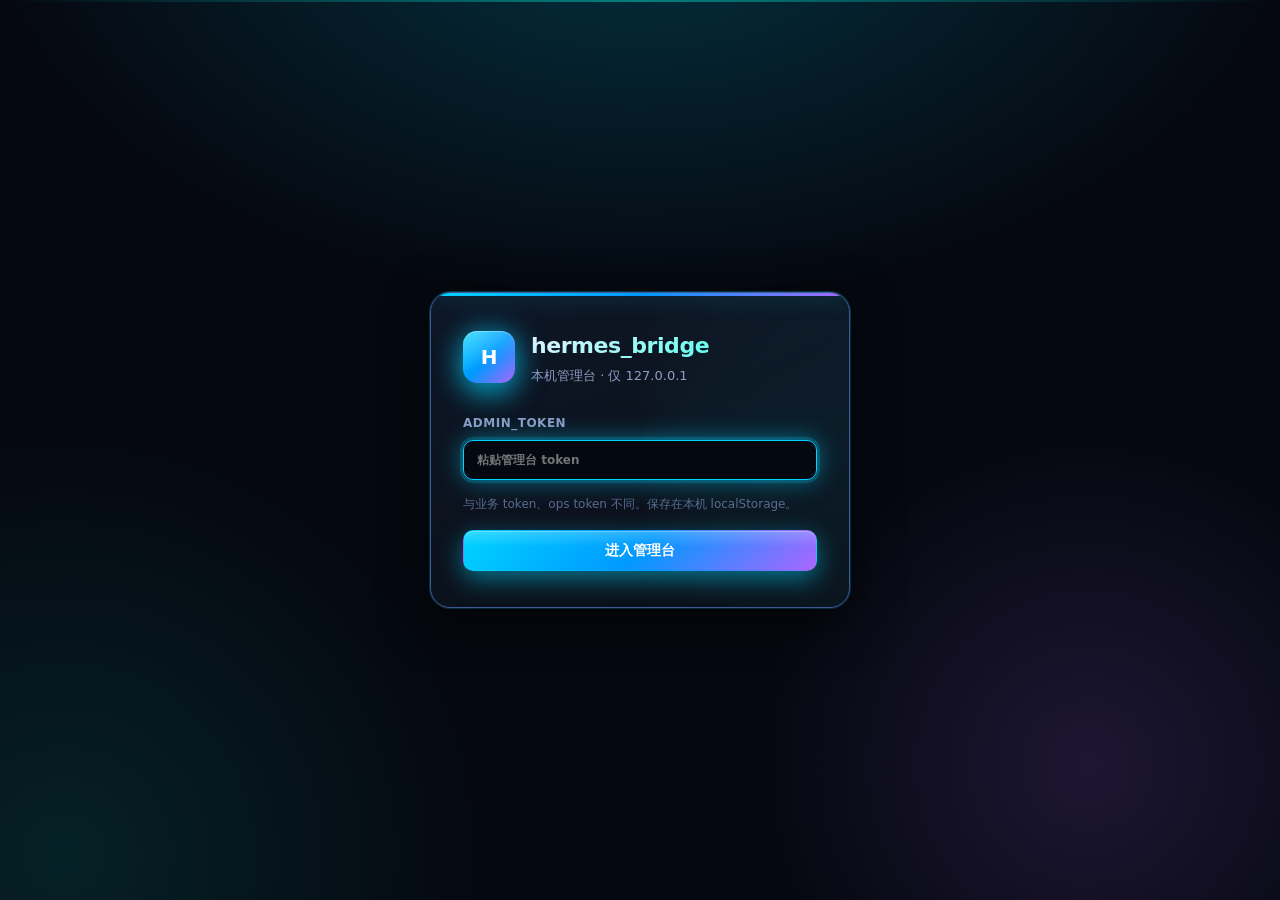
==== plugins/hermes_bridge/ui/index.html @ 96310ffc "✨ feat(hermes_bridge): UI 视觉升级 - 霓虹赛博朋克风格 - 全新配色：霓虹青 + 深空背景 - 动态背景：星云光晕 + 科技网格 + 扫描线 - 玻璃态设计：毛玻璃模糊效果" ====
<!DOCTYPE html>
<html lang="zh-CN">
<head>
  <meta charset="utf-8" />
  <meta name="viewport" content="width=device-width, initial-scale=1" />
  <meta name="theme-color" content="#0a0e13" />
  <title>hermes_bridge · 本机管理台</title>
  <link rel="icon" href="data:image/svg+xml,%3Csvg xmlns='http://www.w3.org/2000/svg' viewBox='0 0 32 32'%3E%3Crect width='32' height='32' rx='7' fill='%235b9dff'/%3E%3Ctext x='16' y='22' font-size='16' font-weight='800' text-anchor='middle' fill='white' font-family='system-ui'%3EH%3C/text%3E%3C/svg%3E" />
  <link rel="stylesheet" href="style.css" />
</head>
<body>
  <!-- 登录门禁 -->
  <div id="login-screen" class="login-screen hidden">
    <div class="login-card">
      <div class="login-brand">
        <div class="logo-mark">H</div>
        <div>
          <h1>hermes_bridge</h1>
          <p>本机管理台 · 仅 127.0.0.1</p>
        </div>
      </div>
      <form id="login-form" class="login-form" autocomplete="off">
        <label>
          admin_token
          <input id="login-token" type="password" placeholder="粘贴管理台 token" required spellcheck="false" autofocus />
        </label>
        <p class="login-hint">与业务 token、ops token 不同。保存在本机 localStorage。</p>
        <div id="login-error" class="login-error hidden"></div>
        <button type="submit" class="btn-block primary" id="btnLogin">进入管理台</button>
      </form>
    </div>
  </div>

  <div id="app-shell" class="app-shell hidden">
    <aside class="sidebar">
      <div class="sidebar-brand">
        <div class="logo-mark sm">H</div>
        <div>
          <div class="name">hermes_bridge</div>
          <div class="ver" id="ver">—</div>
        </div>
      </div>
      <nav class="nav" id="nav">
        <button type="button" data-tab="overview" class="active" title="桥运行态与红灯"><span class="nav-ico">◈</span>总览</button>
        <button type="button" data-tab="targets" title="会话路由 · 不必人在群里"><span class="nav-ico">◎</span>白名单</button>
        <button type="button" data-tab="gate" title="触发策略 · 热更新"><span class="nav-ico">▤</span>门闩</button>
        <div class="nav-label">观察</div>
        <button type="button" data-tab="inbound" title="门闩旁路 · 非业务 SSE"><span class="nav-ico">◉</span>入站</button>
        <button type="button" data-tab="sessions" title="桥本地会话 · 门闩/去抖"><span class="nav-ico">☰</span>会话</button>
        <div class="nav-label">Hermes</div>
        <button type="button" data-tab="hermes" title="只读 ops 反代"><span class="nav-ico">⬡</span>运维</button>
        <button type="button" data-tab="stickers" title="先选情绪 · 再加载 · 可试发"><span class="nav-ico">☺</span>表情</button>
        <button type="button" data-tab="profiles" title="群友偏好 · 短词"><span class="nav-ico">👤</span>档案</button>
        <div class="nav-label">工具</div>
        <button type="button" data-tab="diagnose" title="媒体试发"><span class="nav-ico">⚡</span>诊断</button>
      </nav>
      <div class="sidebar-foot">
        <button type="button" id="btnLogout" class="ghost btn-block">退出登录</button>
      </div>
    </aside>

    <div class="workspace">
      <header class="topbar">
        <div>
          <h1 id="page-title">总览</h1>
          <p id="page-sub" class="page-sub">桥运行态</p>
        </div>
        <div class="topbar-actions" id="topbar-actions"></div>
      </header>

      <main id="main">
        <section id="panel-overview" class="panel active" data-title="总览" data-sub="桥运行态与红灯">
          <div id="alerts" class="alerts"></div>
          <div class="cards" id="overview-cards"></div>
          <p class="gate-line" id="gate-summary"></p>
        </section>

        <section id="panel-targets" class="panel" data-title="白名单" data-sub="会话路由 · 不必人在群里">
          <div class="card-block">
            <div class="toolbar">
              <input id="target-id" placeholder="wxid 或 xxx@chatroom" spellcheck="false" />
              <input id="target-name" placeholder="显示名（可空）" />
              <button type="button" id="btnAddTarget" class="primary">加入</button>
            </div>
            <div class="toolbar">
              <input id="search-q" placeholder="搜索联系人 / 群" />
              <button type="button" id="btnSearch" class="ghost">搜索</button>
            </div>
            <div id="search-results" class="list"></div>
          </div>
          <div class="section-head">
            <h3>当前列表</h3>
            <span id="target-count" class="muted"></span>
          </div>
          <div id="target-list" class="list"></div>
        </section>

        <section id="panel-gate" class="panel" data-title="门闩" data-sub="触发策略 · 热更新">
          <p id="gate-preview" class="lead"></p>
          <form id="gate-form" class="form form-compact">
            <label>点名 trigger_names（逗号）
              <input id="f-triggers" spellcheck="false" />
            </label>
            <label class="check"><input type="checkbox" id="f-pushall" /> 关闭门闩 group_push_all（群每条都推）</label>
            <label>去抖秒数<input type="number" id="f-debounce" min="0" title="同一会话触发后 N 秒内的后续消息合并" /></label>
            <label>冒泡 0~1<input type="number" id="f-bubble" min="0" max="1" step="0.01" title="未被 @ 时按概率冒泡" /></label>
            <label>冒泡冷却分<input type="number" id="f-bubble-cd" min="0" /></label>
            <label>上下文条数<input type="number" id="f-ctx" min="1" title="推给 Hermes 时携带的上下文消息上限" /></label>
            <label>斗图第 N 条<input type="number" id="f-burst" min="0" title="窗口内第 N 条触发斗图（0=关闭）" /></label>
            <label>斗图窗口秒<input type="number" id="f-burst-win" min="1" /></label>
            <label>斗图冷却分<input type="number" id="f-burst-cd" min="0" /></label>
            <label>文本上限字<input type="number" id="f-text" min="1" /></label>
            <label>出站条/分<input type="number" id="f-rate" min="1" /></label>
            <div class="form-actions">
              <button type="submit" class="primary" id="btnGateSave">保存</button>
            </div>
          </form>
        </section>

        <section id="panel-inbound" class="panel" data-title="入站" data-sub="门闩旁路 · 非业务 SSE">
          <div class="toolbar sticky-tools">
            <span id="trace-status" class="pill">未连接</span>
            <button type="button" id="btnTraceLive" class="primary">实时</button>
            <button type="button" id="btnTraceStop" class="ghost">断开</button>
            <button type="button" id="btnTraceRefresh" class="ghost">拉取</button>
            <button type="button" id="btnTraceClear" class="ghost">清空</button>
          </div>
          <details class="help-box">
            <summary>标记说明</summary>
            <div class="legend-grid">
              <div><code class="k context_only">context_only</code><span>只记不推</span></div>
              <div><code class="k scheduled">scheduled</code><span>去抖中</span></div>
              <div><code class="k pushed">pushed</code><span>已推 SSE</span></div>
              <div><code class="k dropped">dropped</code><span>丢弃</span></div>
              <div><code class="k cancelled">cancelled</code><span>打断作废</span></div>
            </div>
          </details>
          <div id="trace-list" class="trace-list"></div>
        </section>

        <section id="panel-sessions" class="panel" data-title="会话" data-sub="桥本地 · 非 Hermes gateway">
          <div id="session-list" class="list"></div>
        </section>

        <section id="panel-hermes" class="panel" data-title="Hermes 运维" data-sub="只读 ops 反代">
          <div class="toolbar sticky-tools">
            <span id="hermes-ops-status" class="pill">—</span>
          </div>
          <div id="hermes-alerts" class="alerts"></div>
          <div class="cards" id="hermes-cards"></div>
          <div class="section-head"><h3>工具注册</h3><span id="hermes-tools-count" class="muted"></span></div>
          <div id="hermes-tools" class="list"></div>
          <div class="section-head"><h3>Sessions</h3><span id="hermes-sessions-count" class="muted"></span></div>
          <div id="hermes-sessions" class="list"></div>
          <div class="section-head"><h3>日志</h3></div>
          <div class="toolbar">
            <select id="hermes-log-file">
              <option value="agent">agent.log</option>
              <option value="gateway">gateway.log</option>
              <option value="errors">errors.log</option>
            </select>
            <input id="hermes-log-grep" placeholder="过滤子串" />
            <button type="button" id="btnHermesLog" class="ghost">拉取</button>
          </div>
          <pre id="hermes-log" class="code-block">—</pre>
        </section>

        <section id="panel-stickers" class="panel" data-title="表情" data-sub="先选情绪 · 再加载 · 可试发">
          <div class="sticker-layout">
            <aside class="mood-pane">
              <div class="mood-pane-head">
                <span>情绪</span>
                <span id="sticker-lib-stats" class="muted"></span>
              </div>
              <button type="button" class="mood-item active" data-mood="" id="mood-all">全部需搜索</button>
              <div id="mood-list" class="mood-list"></div>
              <div class="mood-pane-head" style="margin-top:12px">常用题材</div>
              <div id="tag-list" class="tag-cloud"></div>
            </aside>
            <div class="sticker-main">
              <div class="send-bar">
                <div class="send-target">
                  <label>试发到</label>
                  <input id="sticker-chat" list="sticker-chats" placeholder="白名单 chat_id（wxid 或 xxx@chatroom）" spellcheck="false" />
                  <datalist id="sticker-chats"></datalist>
                </div>
                <span id="sticker-selected" class="muted" title="">未选</span>
              </div>
              <div class="toolbar">
                <input id="sticker-q" placeholder="在当前筛选下搜索描述/tag…" />
                <select id="sticker-page-size" style="width:80px">
                  <option value="20">20/页</option>
                  <option value="40">40/页</option>
                  <option value="60">60/页</option>
                  <option value="100">100/页</option>
                </select>
                <button type="button" id="btnStickers" class="primary">加载</button>
              </div>
              <div id="sticker-filter-hint" class="filter-hint">先在左侧选择情绪/题材，或在下方输入关键词后加载。</div>
              <div id="sticker-list" class="sticker-grid"></div>
              <div id="sticker-pager" class="pager hidden"></div>
              <div id="sticker-detail" class="sticker-detail-floating hidden"></div>
            </div>
          </div>
        </section>

        <section id="panel-profiles" class="panel" data-title="档案" data-sub="群友偏好 · 短词">
          <div class="toolbar">
            <input id="profile-q" placeholder="搜索…" />
            <button type="button" id="btnProfiles" class="primary">刷新</button>
          </div>
          <div id="profile-list" class="list"></div>
          <div class="section-head"><h3>编辑</h3></div>
          <form id="profile-form" class="form">
            <label>wxid<input id="pf-wxid" required spellcheck="false" /></label>
            <label>display_name<input id="pf-name" /></label>
            <label>personality<input id="pf-personality" /></label>
            <label>preferences<input id="pf-prefs" placeholder="逗号分隔" /></label>
            <label>notes<input id="pf-notes" /></label>
            <label>aliases<input id="pf-aliases" placeholder="逗号分隔" /></label>
            <div class="form-actions">
              <button type="submit" class="primary">保存</button>
              <button type="button" id="btnProfileDel" class="ghost danger">删除</button>
            </div>
          </form>
          <pre id="profile-result" class="code-block" style="margin-top:12px">—</pre>
        </section>

        <section id="panel-diagnose" class="panel" data-title="诊断" data-sub="媒体试发">
          <form id="diag-form" class="form">
            <label>kind
              <select id="diag-kind">
                <option value="image">image</option>
                <option value="video">video</option>
                <option value="emoji">emoji</option>
              </select>
            </label>
            <label>chat_id
              <input id="diag-chat" list="diag-chats" required spellcheck="false" />
              <datalist id="diag-chats"></datalist>
            </label>
            <label>url<input id="diag-url" placeholder="https://…" spellcheck="false" /></label>
            <label>emoji md5<input id="diag-md5" spellcheck="false" /></label>
            <div class="form-actions">
              <button type="submit" class="primary">试发</button>
            </div>
          </form>
          <pre id="diag-result" class="code-block" style="margin-top:12px">尚未试发</pre>
        </section>
      </main>
    </div>
  </div>

  <div id="toast" class="toast hidden" role="status"></div>
  <script src="app.js"></script>
</body>
</html>
---- plugins/hermes_bridge/ui/style.css ----
:root {
  color-scheme: dark;
  /* 深空背景色系 */
  --bg: #050810;
  --bg2: #0a0e18;
  --sidebar: #0b1018;
  --panel: #0d1420;
  --card: #0f1828;
  --card2: #151e30;
  --card-hover: #1a2538;
  --line: #1a2540;
  --line2: #2d3f68;
  --line-glow: #3d5a95;
  --text: #e8f2ff;
  --dim: #8b9dc3;
  --faint: #5a6b8f;

  /* 霓虹强调色 */
  --accent: #00d4ff;
  --accent2: #0099ff;
  --accent-bright: #33e0ff;
  --accent-dark: #0077cc;
  --cyan: #00ffea;
  --cyan-bright: #5fffef;
  --accent-soft: rgba(0, 212, 255, 0.18);
  --accent-soft2: rgba(0, 212, 255, 0.08);
  --accent-glow: rgba(0, 212, 255, 0.5);

  /* 状态色 */
  --ok: #00ff9d;
  --ok-soft: rgba(0, 255, 157, 0.15);
  --ok-glow: rgba(0, 255, 157, 0.4);
  --bad: #ff3366;
  --bad-soft: rgba(255, 51, 102, 0.15);
  --bad-text: #ffb3c6;
  --bad-glow: rgba(255, 51, 102, 0.4);
  --warn: #ffaa00;
  --warn-soft: rgba(255, 170, 0, 0.15);
  --warn-glow: rgba(255, 170, 0, 0.4);
  --purple: #aa66ff;
  --purple-soft: rgba(170, 102, 255, 0.15);
  --purple-glow: rgba(170, 102, 255, 0.4);

  /* 尺寸 */
  --r: 16px;
  --rs: 10px;
  --font: "Segoe UI", system-ui, -apple-system, "PingFang SC", "Microsoft YaHei", sans-serif;
  --mono: ui-monospace, "Cascadia Code", Consolas, "JetBrains Mono", monospace;
  --sidebar-w: 240px;
  --topbar-h: 64px;

  /* 渐变与发光 */
  --grad: linear-gradient(135deg, #00d4ff 0%, #0099ff 50%, #aa66ff 100%);
  --grad-hover: linear-gradient(135deg, #33e0ff 0%, #00aaff 50%, #bb77ff 100%);
  --grad-subtle: linear-gradient(180deg, rgba(0, 212, 255, 0.1) 0%, rgba(170, 102, 255, 0.05) 100%);
  --glow: 0 0 30px var(--accent-glow);
  --glow-strong: 0 0 40px var(--accent-glow), 0 0 80px rgba(0, 212, 255, 0.3);
  --shadow-elevated: 0 8px 32px rgba(0, 0, 0, 0.5), 0 0 0 1px rgba(0, 212, 255, 0.1);
  --shadow-float: 0 12px 48px rgba(0, 0, 0, 0.6), 0 0 0 1px rgba(0, 212, 255, 0.15);
}

::selection { background: var(--accent-soft); color: #fff; }
* { box-sizing: border-box; }
*, *:focus-visible { outline: none; }
:focus-visible {
  box-shadow: 0 0 0 2px var(--accent), 0 0 20px var(--accent-glow);
  border-color: var(--accent);
}

html { height: 100%; }
body {
  margin: 0;
  font-family: var(--font);
  font-size: 14px;
  color: var(--text);
  background: var(--bg);
  line-height: 1.5;
  -webkit-font-smoothing: antialiased;
  -moz-osx-font-smoothing: grayscale;
  position: relative;
  overflow-x: hidden;
}

/* 多层动态背景：深空星云效果 */
body::before {
  content: "";
  position: fixed;
  inset: 0;
  z-index: -3;
  background:
    radial-gradient(1400px 800px at 80% -15%, rgba(0, 212, 255, 0.15), transparent 60%),
    radial-gradient(1000px 700px at -10% 40%, rgba(170, 102, 255, 0.12), transparent 55%),
    radial-gradient(800px 800px at 110% 100%, rgba(0, 255, 234, 0.08), transparent 50%),
    radial-gradient(600px 600px at 30% 70%, rgba(0, 153, 255, 0.06), transparent 45%);
  pointer-events: none;
  animation: nebula 30s ease-in-out infinite alternate;
}

@keyframes nebula {
  0% { opacity: 0.6; transform: scale(1) rotate(0deg); }
  50% { opacity: 0.8; transform: scale(1.05) rotate(1deg); }
  100% { opacity: 0.7; transform: scale(1.02) rotate(-0.5deg); }
}

/* 六边形科技网格 */
body::after {
  content: "";
  position: fixed;
  inset: 0;
  z-index: -2;
  background-image:
    linear-gradient(rgba(0, 212, 255, 0.04) 1px, transparent 1px),
    linear-gradient(90deg, rgba(0, 212, 255, 0.04) 1px, transparent 1px);
  background-size: 50px 50px;
  -webkit-mask-image: radial-gradient(ellipse at 50% 30%, #000 0%, transparent 80%);
  mask-image: radial-gradient(ellipse at 50% 30%, #000 0%, transparent 80%);
  pointer-events: none;
  animation: gridPulse 8s ease-in-out infinite;
}

@keyframes gridPulse {
  0%, 100% { opacity: 0.3; }
  50% { opacity: 0.5; }
}

/* 扫描线效果（微妙） */
body {
  position: relative;
}
body > *:first-child::before {
  content: "";
  position: fixed;
  top: 0;
  left: 0;
  right: 0;
  height: 2px;
  background: linear-gradient(90deg, transparent, var(--cyan), transparent);
  opacity: 0.4;
  z-index: 9999;
  pointer-events: none;
  animation: scanline 4s linear infinite;
}

@keyframes scanline {
  0% { transform: translateY(0); opacity: 0; }
  10% { opacity: 0.4; }
  90% { opacity: 0.3; }
  100% { transform: translateY(100vh); opacity: 0; }
}

button, input, select, textarea { font: inherit; color: inherit; }
button {
  cursor: pointer;
  border: 1px solid var(--line);
  background: linear-gradient(160deg, var(--card), var(--bg2));
  border-radius: var(--rs);
  padding: 9px 16px;
  transition: all .2s cubic-bezier(0.4, 0, 0.2, 1);
  user-select: none;
  white-space: nowrap;
  position: relative;
  overflow: hidden;
  font-weight: 500;
}
button::before {
  content: "";
  position: absolute;
  inset: 0;
  background: linear-gradient(135deg, rgba(0, 212, 255, 0.1), transparent);
  opacity: 0;
  transition: opacity .3s;
}
button:hover {
  border-color: var(--line-glow);
  background: linear-gradient(160deg, var(--card2), var(--card));
  transform: translateY(-1px);
  box-shadow: 0 4px 16px rgba(0, 0, 0, 0.3);
}
button:hover::before { opacity: 1; }
button:active { transform: translateY(0) scale(0.98); }
button:disabled { opacity: .4; pointer-events: none; filter: grayscale(0.5); }

button.primary {
  background: var(--grad);
  border: 1px solid transparent;
  color: #fff;
  font-weight: 600;
  box-shadow: 0 8px 24px var(--accent-glow), inset 0 1px 0 rgba(255, 255, 255, 0.25);
  position: relative;
}
button.primary::after {
  content: "";
  position: absolute;
  inset: 0;
  background: linear-gradient(180deg, rgba(255, 255, 255, 0.2), transparent 40%);
  pointer-events: none;
}
button.primary:hover {
  background: var(--grad-hover);
  filter: brightness(1.15);
  box-shadow: 0 12px 32px var(--accent-glow), var(--glow-strong), inset 0 1px 0 rgba(255, 255, 255, 0.3);
  transform: translateY(-2px);
}
button.primary:active {
  transform: translateY(0) scale(0.97);
  box-shadow: 0 4px 16px var(--accent-glow);
}

button.ghost {
  background: transparent;
  border-color: transparent;
  backdrop-filter: blur(0);
}
button.ghost:hover {
  background: var(--accent-soft2);
  border-color: rgba(0, 212, 255, 0.2);
  backdrop-filter: blur(8px);
}

button.danger {
  color: var(--bad-text);
  background: var(--bad-soft);
  border-color: rgba(255, 51, 102, 0.4);
}
button.danger:hover {
  background: rgba(255, 51, 102, 0.25);
  box-shadow: 0 4px 16px var(--bad-glow);
}

button.btn-block { width: 100%; }

input, select, textarea {
  background: rgba(5, 8, 16, 0.8);
  border: 1px solid var(--line);
  border-radius: var(--rs);
  padding: 10px 13px;
  min-width: 0;
  transition: all .25s cubic-bezier(0.4, 0, 0.2, 1);
  backdrop-filter: blur(8px);
}
input:focus, select:focus, textarea:focus {
  border-color: var(--accent);
  box-shadow: 0 0 0 3px var(--accent-soft), 0 0 24px var(--accent-glow);
  background: rgba(5, 8, 16, 0.95);
  transform: translateY(-1px);
}

.hidden { display: none !important; }
.muted { color: var(--dim); font-size: 12px; }
code {
  font-family: var(--mono);
  font-size: 12px;
  background: var(--bg);
  border: 1px solid var(--line);
  padding: 2px 7px;
  border-radius: 5px;
  box-shadow: inset 0 1px 3px rgba(0, 0, 0, 0.3);
}

/* ---- scrollbar ---- */
::-webkit-scrollbar { width: 8px; height: 8px; }
::-webkit-scrollbar-track { background: transparent; }
::-webkit-scrollbar-thumb {
  background: var(--line2);
  border-radius: 4px;
  border: 2px solid transparent;
  background-clip: padding-box;
  transition: background .2s;
}
::-webkit-scrollbar-thumb:hover {
  background: var(--accent);
  background-clip: padding-box;
  box-shadow: 0 0 8px var(--accent-glow);
}

/* ---- login ---- */
.login-screen {
  min-height: 100vh;
  display: grid;
  place-items: center;
  padding: 24px;
  background:
    radial-gradient(1000px 600px at 50% -10%, rgba(0, 212, 255, 0.2), transparent 65%),
    radial-gradient(600px 600px at 85% 85%, rgba(170, 102, 255, 0.15), transparent 55%),
    radial-gradient(700px 700px at 5% 95%, rgba(0, 255, 234, 0.1), transparent 60%),
    var(--bg);
  animation: loginIn .5s cubic-bezier(0.4, 0, 0.2, 1);
  position: relative;
  overflow: hidden;
}
.login-screen::before {
  content: "";
  position: absolute;
  inset: -50%;
  background: radial-gradient(circle at center, var(--accent-glow), transparent 70%);
  animation: loginGlow 6s ease-in-out infinite alternate;
  opacity: 0.15;
  pointer-events: none;
}
@keyframes loginGlow {
  0% { transform: translate(-10%, -10%) scale(1); }
  100% { transform: translate(10%, 10%) scale(1.1); }
}
@keyframes loginIn {
  from { opacity: 0; filter: blur(10px); }
  to { opacity: 1; filter: blur(0); }
}

.login-card {
  width: min(420px, 100%);
  background: linear-gradient(160deg, rgba(15, 24, 40, 0.95), rgba(11, 16, 24, 0.95));
  border: 1px solid var(--line-glow);
  border-radius: 20px;
  padding: 36px 32px;
  box-shadow: var(--shadow-float), 0 0 0 1px rgba(0, 212, 255, 0.15);
  animation: cardUp .4s cubic-bezier(0.34, 1.56, 0.64, 1);
  position: relative;
  overflow: hidden;
  backdrop-filter: blur(20px);
}
.login-card::before {
  content: "";
  position: absolute;
  top: 0;
  left: 0;
  right: 0;
  height: 3px;
  background: var(--grad);
  box-shadow: 0 0 20px var(--accent-glow);
}
.login-card::after {
  content: "";
  position: absolute;
  inset: -100%;
  background: conic-gradient(from 0deg at 50% 50%, transparent 0deg, var(--accent-soft) 90deg, transparent 180deg);
  animation: loginCardRotate 8s linear infinite;
  opacity: 0.3;
  pointer-events: none;
}
@keyframes loginCardRotate {
  to { transform: rotate(360deg); }
}
@keyframes cardUp {
  from { opacity: 0; transform: translateY(20px) scale(0.95); }
  to { opacity: 1; transform: none; }
}

.login-brand {
  display: flex;
  gap: 16px;
  align-items: center;
  margin-bottom: 28px;
  position: relative;
  z-index: 1;
}
.login-brand h1 {
  margin: 0;
  font-size: 22px;
  letter-spacing: -0.02em;
  font-weight: 700;
  background: linear-gradient(135deg, var(--text), var(--cyan-bright));
  -webkit-background-clip: text;
  background-clip: text;
  -webkit-text-fill-color: transparent;
}
.login-brand p { margin: 4px 0 0; color: var(--dim); font-size: 13px; }

.logo-mark {
  width: 52px;
  height: 52px;
  border-radius: 14px;
  display: grid;
  place-items: center;
  font-weight: 800;
  font-size: 20px;
  background: var(--grad);
  color: #fff;
  flex-shrink: 0;
  box-shadow: 0 12px 28px var(--accent-glow), var(--glow), inset 0 1px 0 rgba(255, 255, 255, 0.3);
  position: relative;
  animation: logoFloat 3s ease-in-out infinite;
}
@keyframes logoFloat {
  0%, 100% { transform: translateY(0); }
  50% { transform: translateY(-4px); }
}
.logo-mark::after {
  content: "";
  position: absolute;
  inset: 0;
  border-radius: 14px;
  background: linear-gradient(160deg, rgba(255, 255, 255, 0.3), transparent 60%);
  pointer-events: none;
}
.logo-mark.sm {
  width: 38px;
  height: 38px;
  font-size: 16px;
  border-radius: 10px;
  animation: none;
}

.login-form {
  position: relative;
  z-index: 1;
}
.login-form label {
  display: flex;
  flex-direction: column;
  gap: 9px;
  font-size: 12px;
  font-weight: 600;
  color: var(--dim);
  margin-bottom: 14px;
  text-transform: uppercase;
  letter-spacing: 0.5px;
}
.login-hint { margin: 0 0 16px; font-size: 12px; color: var(--faint); line-height: 1.6; }
.login-error {
  background: var(--bad-soft);
  border: 1px solid rgba(255, 51, 102, 0.4);
  color: var(--bad-text);
  padding: 10px 12px;
  border-radius: var(--rs);
  margin-bottom: 14px;
  font-size: 13px;
  animation: shakeIn .3s cubic-bezier(0.36, 0.07, 0.19, 0.97);
  box-shadow: 0 4px 12px var(--bad-glow);
}
@keyframes shakeIn {
  0%, 100% { transform: translateX(0); }
  25% { transform: translateX(-6px); }
  75% { transform: translateX(6px); }
}

/* ---- shell ---- */
.app-shell {
  display: grid;
  grid-template-columns: var(--sidebar-w) 1fr;
  min-height: 100vh;
}

.sidebar {
  position: sticky;
  top: 0;
  height: 100vh;
  display: flex;
  flex-direction: column;
  background: linear-gradient(180deg, var(--sidebar) 0%, var(--bg) 100%);
  border-right: 1px solid var(--line);
  padding: 18px 12px;
  overflow: hidden;
  backdrop-filter: blur(10px);
  position: relative;
}
/* 发光边缘 */
.sidebar::before {
  content: "";
  position: absolute;
  top: 0;
  right: 0;
  bottom: 0;
  width: 1px;
  background: linear-gradient(180deg, transparent, var(--accent) 30%, var(--purple) 70%, transparent);
  opacity: 0.6;
  animation: sidebarGlow 4s ease-in-out infinite alternate;
}
@keyframes sidebarGlow {
  0%, 100% { opacity: 0.4; }
  50% { opacity: 0.8; }
}

.sidebar-brand {
  display: flex;
  gap: 12px;
  align-items: center;
  padding: 6px 10px 20px;
  border-bottom: 1px solid var(--line);
  margin-bottom: 12px;
}
.sidebar-brand .name {
  font-weight: 700;
  font-size: 14px;
  background: linear-gradient(135deg, var(--text), var(--cyan-bright));
  -webkit-background-clip: text;
  background-clip: text;
  -webkit-text-fill-color: transparent;
}
.sidebar-brand .ver {
  font-size: 11px;
  color: var(--accent-bright);
  font-weight: 600;
  padding: 2px 8px;
  background: var(--accent-soft);
  border-radius: 999px;
  border: 1px solid rgba(0, 212, 255, 0.3);
}

.nav {
  display: flex;
  flex-direction: column;
  gap: 2px;
  flex: 1;
  overflow-y: auto;
  overflow-x: hidden;
  padding-bottom: 8px;
}
.nav-label {
  margin: 12px 10px 6px;
  font-size: 10px;
  letter-spacing: 0.15em;
  text-transform: uppercase;
  color: var(--faint);
  font-weight: 700;
  padding-top: 6px;
  position: relative;
}
.nav-label::before {
  content: "";
  position: absolute;
  left: 0;
  top: 0;
  width: 20px;
  height: 1px;
  background: linear-gradient(90deg, var(--accent), transparent);
  opacity: 0.5;
}

.nav button {
  display: flex;
  align-items: center;
  gap: 11px;
  width: 100%;
  text-align: left;
  background: transparent;
  border: 1px solid transparent;
  color: var(--dim);
  padding: 10px 12px;
  border-radius: 10px;
  font-size: 13px;
  transition: all .2s cubic-bezier(0.4, 0, 0.2, 1);
  position: relative;
  font-weight: 500;
}
.nav button::after {
  content: "";
  position: absolute;
  inset: 0;
  border-radius: 10px;
  background: var(--grad-subtle);
  opacity: 0;
  transition: opacity .3s;
  pointer-events: none;
}
.nav button:hover {
  color: var(--text);
  background: rgba(0, 212, 255, 0.08);
  transform: translateX(3px);
}
.nav button:hover::after { opacity: 1; }

.nav button.active {
  color: #fff;
  background: var(--accent-soft);
  border-color: rgba(0, 212, 255, 0.4);
  font-weight: 600;
  box-shadow: inset 0 0 20px rgba(0, 212, 255, 0.1), 0 4px 12px rgba(0, 0, 0, 0.3);
  transform: translateX(0);
}
.nav button.active::before {
  content: "";
  position: absolute;
  left: -12px;
  top: 50%;
  transform: translateY(-50%);
  width: 4px;
  height: 24px;
  border-radius: 0 4px 4px 0;
  background: var(--grad);
  box-shadow: 0 0 16px var(--accent-glow);
  animation: activeGlow 2s ease-in-out infinite alternate;
}
@keyframes activeGlow {
  0%, 100% { opacity: 0.8; box-shadow: 0 0 12px var(--accent-glow); }
  50% { opacity: 1; box-shadow: 0 0 20px var(--accent-glow); }
}
.nav button.active::after { opacity: 1; }
.nav button.active .nav-ico { opacity: 1; color: var(--cyan-bright); }

.nav-ico {
  width: 1.2em;
  opacity: 0.65;
  text-align: center;
  flex-shrink: 0;
  transition: all .2s;
  font-size: 16px;
}

.sidebar-foot {
  padding-top: 10px;
  border-top: 1px solid var(--line);
}
.sidebar-foot button { font-size: 12px; }

.workspace {
  min-width: 0;
  display: flex;
  flex-direction: column;
  min-height: 100vh;
  position: relative;
}

.topbar {
  position: sticky;
  top: 0;
  z-index: 5;
  display: flex;
  justify-content: space-between;
  align-items: flex-start;
  gap: 14px;
  padding: 18px 32px 16px;
  background: rgba(5, 8, 16, 0.85);
  backdrop-filter: blur(20px) saturate(180%);
  -webkit-backdrop-filter: blur(20px) saturate(180%);
  border-bottom: 1px solid var(--line);
  min-height: var(--topbar-h);
  position: relative;
}
/* 发光底边 */
.topbar::after {
  content: "";
  position: absolute;
  left: 0;
  bottom: -1px;
  width: 150px;
  height: 2px;
  background: linear-gradient(90deg, var(--cyan), var(--accent), transparent);
  box-shadow: 0 0 16px var(--accent-glow);
  animation: topbarSweep 3s ease-in-out infinite;
}
@keyframes topbarSweep {
  0% { left: 0; opacity: 0.6; }
  50% { left: 30%; opacity: 1; }
  100% { left: 0; opacity: 0.6; }
}

.topbar h1 {
  margin: 0;
  font-size: 22px;
  letter-spacing: -0.03em;
  font-weight: 700;
  background: linear-gradient(135deg, #fff, var(--cyan-bright), var(--accent));
  -webkit-background-clip: text;
  background-clip: text;
  -webkit-text-fill-color: transparent;
  position: relative;
  animation: titleShimmer 8s ease-in-out infinite;
}
@keyframes titleShimmer {
  0%, 100% { filter: brightness(1); }
  50% { filter: brightness(1.2); }
}

.page-sub {
  margin: 5px 0 0;
  color: var(--dim);
  font-size: 13px;
  font-weight: 500;
}

.topbar-actions {
  display: flex;
  gap: 10px;
  flex-wrap: wrap;
  align-items: center;
}
.topbar-actions button { font-size: 13px; }

main {
  padding: 28px 36px 100px;
  max-width: 1280px;
  animation: mainFadeIn .4s ease;
}
@keyframes mainFadeIn {
  from { opacity: 0; transform: translateY(10px); }
  to { opacity: 1; transform: none; }
}

.panel { display: none; }
.panel.active {
  display: block;
  animation: panelIn .3s cubic-bezier(0.4, 0, 0.2, 1);
}
@keyframes panelIn {
  from { opacity: 0; transform: translateY(12px); }
  to { opacity: 1; transform: none; }
}

.lead {
  margin: 0 0 18px;
  padding: 14px 16px;
  background: linear-gradient(160deg, var(--panel), var(--bg2));
  border: 1px solid var(--line);
  border-radius: var(--r);
  color: var(--dim);
  line-height: 1.6;
  box-shadow: inset 0 1px 0 rgba(0, 212, 255, 0.05);
}

.section-head {
  display: flex;
  align-items: baseline;
  gap: 10px;
  margin: 24px 0 12px;
}
.section-head h3 {
  margin: 0;
  font-size: 14px;
  font-weight: 700;
  color: var(--text);
  position: relative;
  padding-left: 12px;
}
.section-head h3::before {
  content: "";
  position: absolute;
  left: 0;
  top: 50%;
  transform: translateY(-50%);
  width: 4px;
  height: 14px;
  background: var(--grad);
  border-radius: 2px;
  box-shadow: 0 0 8px var(--accent-glow);
}

.cards {
  display: grid;
  grid-template-columns: repeat(auto-fill, minmax(160px, 1fr));
  gap: 12px;
  margin-bottom: 20px;
}

.card {
  background: linear-gradient(160deg, var(--card), var(--bg2));
  border: 1px solid var(--line);
  border-radius: var(--r);
  padding: 16px 18px;
  transition: all .25s cubic-bezier(0.4, 0, 0.2, 1);
  position: relative;
  overflow: hidden;
  backdrop-filter: blur(10px);
}
/* 顶部高光条 */
.card::before {
  content: "";
  position: absolute;
  top: 0;
  left: 0;
  right: 0;
  height: 2px;
  background: linear-gradient(90deg, transparent, var(--accent), transparent);
  opacity: 0;
  transition: opacity .3s;
}
/* 悬停光晕 */
.card::after {
  content: "";
  position: absolute;
  inset: -50%;
  background: radial-gradient(circle at center, var(--accent-soft), transparent 70%);
  opacity: 0;
  transition: opacity .4s;
  pointer-events: none;
}
.card:hover {
  border-color: var(--line-glow);
  box-shadow: 0 12px 32px rgba(0, 0, 0, 0.4), 0 0 0 1px rgba(0, 212, 255, 0.2);
  transform: translateY(-4px) scale(1.02);
}
.card:hover::before { opacity: 1; }
.card:hover::after { opacity: 0.5; }

.card .label {
  font-size: 10px;
  color: var(--faint);
  font-weight: 700;
  letter-spacing: 0.12em;
  text-transform: uppercase;
  position: relative;
  z-index: 1;
}
.card .value {
  margin-top: 10px;
  font-size: 1.6em;
  font-weight: 750;
  letter-spacing: -0.03em;
  word-break: break-all;
  line-height: 1.2;
  font-variant-numeric: tabular-nums;
  position: relative;
  z-index: 1;
  text-shadow: 0 2px 8px rgba(0, 0, 0, 0.3);
}
.card .value.mono {
  font-family: var(--mono);
  font-size: 1.15em;
}
.card .sub {
  margin-top: 5px;
  font-size: 11px;
  color: var(--faint);
  position: relative;
  z-index: 1;
}

/* 状态卡片 */
.card.ok {
  border-color: rgba(0, 255, 157, 0.4);
  background: linear-gradient(160deg, rgba(0, 255, 157, 0.08), var(--bg2));
}
.card.ok::before {
  background: linear-gradient(90deg, transparent, var(--ok), transparent);
}
.card.ok .value {
  color: var(--ok);
  text-shadow: 0 0 20px var(--ok-glow), 0 2px 8px rgba(0, 0, 0, 0.3);
}

.card.bad {
  border-color: rgba(255, 51, 102, 0.4);
  background: linear-gradient(160deg, rgba(255, 51, 102, 0.08), var(--bg2));
}
.card.bad::before {
  background: linear-gradient(90deg, transparent, var(--bad), transparent);
}
.card.bad .value {
  color: var(--bad);
  text-shadow: 0 0 20px var(--bad-glow), 0 2px 8px rgba(0, 0, 0, 0.3);
}

.alerts:empty { display: none; }
.alerts {
  background: var(--bad-soft);
  border: 1px solid rgba(255, 51, 102, 0.4);
  color: var(--bad-text);
  border-radius: var(--r);
  padding: 14px 16px;
  margin-bottom: 16px;
  line-height: 1.6;
  box-shadow: 0 4px 16px var(--bad-glow);
  animation: alertPulse .4s ease;
}
@keyframes alertPulse {
  0% { transform: scale(0.95); opacity: 0; }
  50% { transform: scale(1.02); }
  100% { transform: scale(1); opacity: 1; }
}
.alerts.ok {
  background: var(--ok-soft);
  border-color: rgba(0, 255, 157, 0.4);
  color: #a7f3d0;
  box-shadow: 0 4px 16px var(--ok-glow);
}
.alerts ul { margin: 0; padding-left: 1.2em; }
.alerts li + li { margin-top: 5px; }

.toolbar, .form-actions {
  display: flex;
  flex-wrap: wrap;
  gap: 10px;
  margin-bottom: 14px;
  align-items: center;
}
.toolbar input, .toolbar select { flex: 1; min-width: 150px; }
.toolbar #sticker-page-size { flex: 0 0 auto; }

.sticky-tools {
  position: sticky;
  top: calc(var(--topbar-h) + 6px);
  z-index: 3;
  padding: 10px 0;
  background: linear-gradient(var(--bg) 80%, transparent);
}

.card-block {
  background: linear-gradient(160deg, var(--panel), var(--bg2));
  border: 1px solid var(--line);
  border-radius: var(--r);
  padding: 18px;
  margin-bottom: 18px;
  box-shadow: inset 0 1px 0 rgba(0, 212, 255, 0.05);
}

.form {
  display: grid;
  grid-template-columns: 1fr 1fr;
  gap: 16px;
  background: linear-gradient(160deg, var(--panel), var(--bg2));
  border: 1px solid var(--line);
  border-radius: var(--r);
  padding: 20px;
  box-shadow: inset 0 1px 0 rgba(0, 212, 255, 0.05);
}
.form label {
  display: flex;
  flex-direction: column;
  gap: 7px;
  font-size: 12px;
  color: var(--dim);
  font-weight: 600;
  text-transform: uppercase;
  letter-spacing: 0.3px;
}
.form label.check {
  flex-direction: row;
  align-items: center;
  gap: 10px;
  grid-column: 1 / -1;
  color: var(--text);
  font-weight: 500;
  text-transform: none;
}
.form-actions {
  grid-column: 1 / -1;
  margin: 6px 0 0;
  display: flex;
  gap: 10px;
  flex-wrap: wrap;
}

.list { display: flex; flex-direction: column; gap: 10px; }
.item {
  display: flex;
  gap: 14px;
  align-items: center;
  flex-wrap: wrap;
  background: linear-gradient(160deg, var(--card), var(--bg2));
  border: 1px solid var(--line);
  border-radius: var(--r);
  padding: 14px 18px;
  transition: all .2s cubic-bezier(0.4, 0, 0.2, 1);
  position: relative;
  overflow: hidden;
}
.item::before {
  content: "";
  position: absolute;
  left: 0;
  top: 0;
  bottom: 0;
  width: 3px;
  background: var(--grad);
  opacity: 0;
  transition: opacity .3s;
}
.item:hover {
  border-color: var(--line-glow);
  background: linear-gradient(160deg, var(--card2), var(--card));
  box-shadow: 0 6px 20px rgba(0, 0, 0, 0.3);
  transform: translateX(3px);
}
.item:hover::before { opacity: 1; }

.item .grow { flex: 1; min-width: 160px; }
.item .grow strong {
  display: block;
  font-size: 14px;
  margin-bottom: 3px;
  color: var(--text);
  font-weight: 600;
}
.item .grow .sub {
  color: var(--dim);
  font-size: 12px;
  line-height: 1.6;
}
.item.reg-item .grow.mono {
  font-size: 11px;
  color: var(--dim);
  word-break: break-all;
  line-height: 1.6;
  white-space: pre-wrap;
  font-family: var(--mono);
}
.item.session-item { align-items: flex-start; }

.kv-wrap { display: flex; flex-wrap: wrap; gap: 7px; }
.kv {
  display: inline-flex;
  align-items: baseline;
  gap: 5px;
  background: var(--bg);
  border: 1px solid var(--line);
  border-radius: 7px;
  padding: 3px 10px;
  font-size: 11px;
  color: var(--dim);
  font-variant-numeric: tabular-nums;
  transition: all .2s;
}
.kv:hover {
  border-color: var(--accent);
  box-shadow: 0 0 8px var(--accent-glow);
}
.kv b {
  color: var(--faint);
  font-weight: 600;
  font-size: 10px;
  text-transform: uppercase;
  letter-spacing: 0.3px;
}

.tag {
  font-size: 11px;
  font-weight: 700;
  padding: 4px 12px;
  border-radius: 999px;
  border: 1px solid var(--line);
  color: var(--dim);
  background: var(--bg);
  flex-shrink: 0;
  letter-spacing: 0.03em;
  transition: all .2s;
}
.tag.group {
  color: #5ac8fa;
  border-color: rgba(90, 200, 250, 0.35);
  background: rgba(90, 200, 250, 0.1);
  box-shadow: 0 0 8px rgba(90, 200, 250, 0.2);
}
.tag.private {
  color: #30d158;
  border-color: rgba(48, 209, 88, 0.35);
  background: rgba(48, 209, 88, 0.1);
  box-shadow: 0 0 8px rgba(48, 209, 88, 0.2);
}
.tag.warn {
  color: var(--warn);
  border-color: rgba(255, 170, 0, 0.45);
  background: var(--warn-soft);
  box-shadow: 0 0 8px var(--warn-glow);
}
.tag.bad {
  color: var(--bad);
  border-color: rgba(255, 51, 102, 0.45);
  background: var(--bad-soft);
  box-shadow: 0 0 8px var(--bad-glow);
}
.tag.ok {
  color: #30d158;
  border-color: rgba(48, 209, 88, 0.35);
  background: rgba(48, 209, 88, 0.1);
  box-shadow: 0 0 8px rgba(48, 209, 88, 0.2);
}

.mono { font-family: var(--mono); }

.empty {
  text-align: center;
  padding: 50px 24px;
  color: var(--faint);
  border: 1px dashed var(--line);
  border-radius: var(--r);
  font-size: 13px;
  background: var(--bg2);
}
.empty::before {
  content: "— ";
  opacity: 0.6;
  font-size: 16px;
}

.gate-line {
  margin: 0;
  padding: 14px 16px;
  background: linear-gradient(160deg, var(--panel), var(--bg2));
  border: 1px solid var(--line);
  border-radius: var(--rs);
  color: var(--dim);
  line-height: 1.6;
  box-shadow: inset 0 1px 0 rgba(0, 212, 255, 0.05);
}

.pill {
  display: inline-flex;
  align-items: center;
  gap: 7px;
  padding: 5px 12px;
  border-radius: 999px;
  border: 1px solid var(--line);
  background: linear-gradient(160deg, var(--card), var(--bg2));
  color: var(--dim);
  font-size: 12px;
  white-space: nowrap;
  font-weight: 500;
  transition: all .2s;
}
.pill::before {
  content: "";
  width: 8px;
  height: 8px;
  border-radius: 50%;
  background: var(--faint);
  flex-shrink: 0;
  box-shadow: 0 0 0 2px rgba(90, 107, 143, 0.2);
}
.pill.live {
  border-color: rgba(0, 255, 157, 0.4);
  background: rgba(0, 255, 157, 0.08);
  color: var(--ok);
}
.pill.live::before {
  background: var(--ok);
  box-shadow: 0 0 0 3px var(--ok-soft), 0 0 12px var(--ok-glow);
  animation: livePulse 2s ease-in-out infinite;
}
.pill.err {
  border-color: rgba(255, 51, 102, 0.4);
  background: rgba(255, 51, 102, 0.08);
  color: var(--bad);
}
.pill.err::before {
  background: var(--bad);
  box-shadow: 0 0 0 3px var(--bad-soft), 0 0 8px var(--bad-glow);
}
.pill.warn {
  border-color: rgba(255, 170, 0, 0.4);
  background: rgba(255, 170, 0, 0.08);
  color: var(--warn);
}
.pill.warn::before {
  background: var(--warn);
  box-shadow: 0 0 0 3px var(--warn-soft), 0 0 8px var(--warn-glow);
}

@keyframes livePulse {
  0%, 100% {
    box-shadow: 0 0 0 3px var(--ok-soft), 0 0 8px var(--ok-glow);
    transform: scale(1);
  }
  50% {
    box-shadow: 0 0 0 6px rgba(0, 255, 157, 0.05), 0 0 16px var(--ok-glow);
    transform: scale(1.1);
  }
}

.help-box {
  background: linear-gradient(160deg, var(--panel), var(--bg2));
  border: 1px solid var(--line);
  border-radius: var(--r);
  padding: 12px 16px;
  margin-bottom: 16px;
  transition: all .2s;
  backdrop-filter: blur(8px);
}
.help-box[open] {
  border-color: var(--line-glow);
  box-shadow: 0 4px 16px rgba(0, 0, 0, 0.3);
}
.help-box summary {
  cursor: pointer;
  font-weight: 650;
  padding: 3px 0;
  color: var(--text);
  transition: color .2s;
}
.help-box summary:hover { color: var(--accent-bright); }
.help-box summary::marker { color: var(--faint); }

.legend-grid {
  display: grid;
  grid-template-columns: repeat(auto-fill, minmax(190px, 1fr));
  gap: 10px;
  margin-top: 14px;
  font-size: 12px;
  color: var(--dim);
}
.legend-grid code {
  display: inline-block;
  margin-right: 7px;
  font-weight: 700;
  background: var(--bg);
  padding: 2px 8px;
  border-radius: 5px;
}
.legend-grid > div { display: flex; align-items: center; gap: 7px; }

.k.context_only { color: var(--dim); }
.k.scheduled { color: var(--warn); text-shadow: 0 0 8px var(--warn-glow); }
.k.pushed { color: var(--ok); text-shadow: 0 0 8px var(--ok-glow); }
.k.dropped { color: var(--bad); text-shadow: 0 0 8px var(--bad-glow); }
.k.cancelled { color: var(--purple); text-shadow: 0 0 8px var(--purple-glow); }

.trace-list {
  max-height: calc(100vh - 240px);
  overflow-y: auto;
  display: flex;
  flex-direction: column;
  gap: 6px;
  font-family: var(--mono);
  font-size: 12px;
  padding-right: 6px;
}

.trace-item {
  display: grid;
  grid-template-columns: 100px 1fr;
  gap: 8px 12px;
  padding: 10px 12px;
  background: linear-gradient(160deg, var(--card), var(--bg2));
  border: 1px solid var(--line);
  border-left-width: 4px;
  border-radius: var(--rs);
  transition: all .2s;
  position: relative;
  overflow: hidden;
}
.trace-item::before {
  content: "";
  position: absolute;
  left: 0;
  top: 0;
  bottom: 0;
  width: 4px;
  opacity: 0.5;
  background: var(--faint);
}
.trace-item:hover {
  border-color: var(--line-glow);
  box-shadow: 0 6px 16px rgba(0, 0, 0, 0.3);
  transform: translateX(3px);
}
.trace-item.pushed { border-left-color: var(--ok); }
.trace-item.pushed::before { background: var(--ok); box-shadow: 0 0 8px var(--ok-glow); }
.trace-item.dropped { border-left-color: var(--bad); }
.trace-item.dropped::before { background: var(--bad); box-shadow: 0 0 8px var(--bad-glow); }
.trace-item.context_only { border-left-color: var(--faint); }
.trace-item.scheduled { border-left-color: var(--warn); }
.trace-item.scheduled::before { background: var(--warn); box-shadow: 0 0 8px var(--warn-glow); }
.trace-item.cancelled { border-left-color: var(--purple); }
.trace-item.cancelled::before { background: var(--purple); box-shadow: 0 0 8px var(--purple-glow); }
.trace-item .k { font-weight: 700; }

.code-block {
  margin: 0;
  padding: 16px;
  background: linear-gradient(160deg, var(--card), var(--bg));
  border: 1px solid var(--line);
  border-radius: var(--r);
  max-height: 360px;
  overflow: auto;
  white-space: pre-wrap;
  word-break: break-all;
  font-family: var(--mono);
  font-size: 12px;
  color: var(--dim);
  line-height: 1.6;
  box-shadow: inset 0 2px 8px rgba(0, 0, 0, 0.3);
}
.code-block code { background: transparent; border: none; padding: 0; }

/* ---- loading skeleton ---- */
@keyframes shimmer {
  0% { background-position: -240px 0; }
  100% { background-position: calc(240px + 100%) 0; }
}
.skeleton {
  background: linear-gradient(90deg, var(--card) 25%, var(--card2) 50%, var(--card) 75%);
  background-size: 240px 100%;
  animation: shimmer 1.8s ease-in-out infinite;
  border-radius: var(--rs);
  min-height: 1em;
  opacity: 0.6;
}
.skeleton-card { height: 80px; width: 100%; }
.skeleton-item { height: 52px; width: 100%; margin-bottom: 10px; }

/* ---- loading overlay for panels ---- */
.loading-dots {
  display: flex;
  gap: 8px;
  align-items: center;
  justify-content: center;
  padding: 40px 0;
  color: var(--faint);
  font-size: 13px;
}
.loading-dots::after {
  content: "";
  width: 8px;
  height: 8px;
  border-radius: 50%;
  background: var(--accent);
  animation: dotPulse 1.2s ease infinite;
  box-shadow: 0 0 8px var(--accent-glow);
}
@keyframes dotPulse {
  0%, 100% { opacity: 0.3; transform: scale(1); }
  50% { opacity: 1; transform: scale(1.3); }
}

/* ---- form compact mode for gate ---- */
.form-compact {
  grid-template-columns: 1fr 1fr 1fr;
  gap: 12px;
}
.form-compact label { font-size: 11px; }
.form-compact input[type="number"] { padding: 8px 10px; }

/* ---- pager ---- */
.pager {
  display: flex;
  align-items: center;
  justify-content: space-between;
  gap: 14px;
  flex-wrap: wrap;
  margin-top: 16px;
  padding: 14px 18px;
  background: linear-gradient(160deg, var(--panel), var(--bg2));
  border: 1px solid var(--line);
  border-radius: var(--r);
  font-size: 12px;
  color: var(--dim);
  backdrop-filter: blur(10px);
}
.pager-info { font-variant-numeric: tabular-nums; }
.pager-count {
  color: var(--accent-bright);
  font-weight: 700;
  padding: 0 3px;
  text-shadow: 0 0 8px var(--accent-glow);
}
.pager-nav {
  display: flex;
  align-items: center;
  gap: 8px;
  flex-wrap: wrap;
}
.pager-nav button {
  padding: 7px 14px;
  font-size: 12px;
  background: linear-gradient(160deg, var(--card), var(--bg2));
}
.pager-nav button:hover:not(:disabled) {
  background: linear-gradient(160deg, var(--card2), var(--card));
  border-color: var(--accent);
  color: var(--text);
  box-shadow: 0 4px 12px rgba(0, 0, 0, 0.3);
}
.pager-nav .pager-count {
  min-width: 70px;
  text-align: center;
  padding: 7px 12px;
  background: var(--bg);
  border: 1px solid var(--line);
  border-radius: var(--rs);
  font-variant-numeric: tabular-nums;
}
.pager-jump {
  width: 60px;
  padding: 7px 8px;
  font-size: 12px;
  text-align: center;
  font-variant-numeric: tabular-nums;
}

/* ---- toast ---- */
.toast {
  position: fixed;
  right: 24px;
  bottom: 24px;
  z-index: 100;
  background: linear-gradient(160deg, var(--panel), var(--bg));
  border: 1px solid var(--line-glow);
  padding: 12px 20px;
  border-radius: var(--r);
  box-shadow: var(--shadow-float), 0 0 0 1px rgba(0, 212, 255, 0.15);
  max-width: 400px;
  font-size: 13px;
  animation: toastIn .3s cubic-bezier(0.34, 1.56, 0.64, 1);
  line-height: 1.6;
  backdrop-filter: blur(20px);
  font-weight: 500;
}
@keyframes toastIn {
  from { opacity: 0; transform: translateY(16px) scale(0.9); }
  to { opacity: 1; transform: none; }
}
.toast.err {
  border-color: rgba(255, 51, 102, 0.6);
  color: var(--bad-text);
  background: linear-gradient(160deg, rgba(255, 51, 102, 0.15), rgba(20, 10, 12, 0.95));
  box-shadow: 0 16px 48px var(--bad-glow), 0 0 0 1px rgba(255, 51, 102, 0.3);
}
.toast.warn {
  color: var(--warn);
  border-color: rgba(255, 170, 0, 0.5);
  background: linear-gradient(160deg, rgba(255, 170, 0, 0.12), rgba(26, 16, 8, 0.95));
  box-shadow: 0 16px 48px var(--warn-glow), 0 0 0 1px rgba(255, 170, 0, 0.3);
}

/* ---- 弱化动效：跟随系统「减少动态效果」设置 ---- */
@media (prefers-reduced-motion: reduce) {
  *, *::before, *::after {
    animation-duration: 0.01ms !important;
    animation-iteration-count: 1 !important;
    transition-duration: 0.01ms !important;
    scroll-behavior: auto !important;
  }
}

/* ---- 响应式布局 ---- */
@media (max-width: 900px) {
  .app-shell { grid-template-columns: 1fr; }
  .sidebar {
    position: relative;
    height: auto;
    flex-direction: row;
    flex-wrap: wrap;
    align-items: center;
    gap: 10px;
    padding: 14px;
  }
  .sidebar-brand { width: 100%; margin-bottom: 4px; padding-bottom: 12px; }
  .nav {
    flex-direction: row;
    flex-wrap: wrap;
    gap: 6px;
    overflow: visible;
    padding-bottom: 0;
  }
  .nav button { width: auto; font-size: 12px; padding: 8px 12px; }
  .nav button.active::before { display: none; }
  .nav-label { display: none; }
  .sidebar-foot { width: 100%; padding-top: 10px; }
  .sticker-layout { grid-template-columns: 1fr; }
  .mood-pane { position: relative; top: 0; max-height: 240px; }
  .form { grid-template-columns: 1fr; }
  main { padding: 18px 18px 40px; }
  .topbar { padding: 14px 18px; flex-direction: column; gap: 10px; }
  .topbar h1 { font-size: 20px; }
  .cards { grid-template-columns: repeat(auto-fill, minmax(140px, 1fr)); }
  .sticker-grid { grid-template-columns: repeat(auto-fill, minmax(150px, 1fr)); }
  .trace-item { grid-template-columns: 80px 1fr; }
}

@media (max-width: 600px) {
  .sticker-grid { grid-template-columns: repeat(auto-fill, minmax(130px, 1fr)); }
  .card-block { padding: 14px; }
  .form { padding: 14px; }
  .sidebar-brand { padding: 6px 6px 12px; }
  .nav button { padding: 7px 10px; }
  .toast { right: 12px; bottom: 12px; max-width: calc(100vw - 24px); }
}

/* CONTINUATION_MARKER_1 */

/* ---- stickers ---- */
.sticker-layout {
  display: grid;
  grid-template-columns: 240px 1fr;
  gap: 20px;
  min-height: 60vh;
}

.mood-pane {
  background: linear-gradient(160deg, var(--panel), var(--bg2));
  border: 1px solid var(--line);
  border-radius: var(--r);
  padding: 16px;
  max-height: calc(100vh - 160px);
  overflow-y: auto;
  position: sticky;
  top: 90px;
  backdrop-filter: blur(10px);
  box-shadow: inset 0 1px 0 rgba(0, 212, 255, 0.05);
}

.mood-pane-head {
  display: flex;
  justify-content: space-between;
  font-size: 11px;
  font-weight: 700;
  color: var(--faint);
  text-transform: uppercase;
  letter-spacing: 0.12em;
  margin-bottom: 12px;
  padding: 0 6px;
}

.mood-list { display: flex; flex-direction: column; gap: 3px; }
.mood-item {
  width: 100%;
  text-align: left;
  background: transparent;
  border: 1px solid transparent;
  color: var(--dim);
  padding: 10px 14px;
  border-radius: 10px;
  display: flex;
  justify-content: space-between;
  gap: 10px;
  font-size: 13px;
  font-weight: 500;
  transition: all .2s cubic-bezier(0.4, 0, 0.2, 1);
  position: relative;
  overflow: hidden;
}
.mood-item::after {
  content: "";
  position: absolute;
  inset: 0;
  background: var(--grad-subtle);
  opacity: 0;
  transition: opacity .3s;
  pointer-events: none;
}
.mood-item:hover {
  background: rgba(0, 212, 255, 0.08);
  color: var(--text);
  transform: translateX(3px);
}
.mood-item:hover::after { opacity: 1; }
.mood-item.active {
  background: var(--accent-soft);
  border-color: rgba(0, 212, 255, 0.4);
  color: #fff;
  font-weight: 600;
  box-shadow: inset 0 0 20px rgba(0, 212, 255, 0.1);
}
.mood-item.active::after { opacity: 1; }
.mood-item.active .cnt {
  color: var(--accent-bright);
  opacity: 1;
  text-shadow: 0 0 8px var(--accent-glow);
}
.mood-item .cnt {
  color: var(--faint);
  font-variant-numeric: tabular-nums;
  font-size: 11px;
  flex-shrink: 0;
  font-weight: 600;
}

.tag-cloud {
  display: flex;
  flex-wrap: wrap;
  gap: 7px;
}
.tag-cloud button {
  font-size: 11px;
  padding: 6px 12px;
  border-radius: 999px;
  background: var(--bg);
  color: var(--dim);
  border-color: var(--line);
  transition: all .2s;
  font-weight: 500;
}
.tag-cloud button:hover {
  color: var(--text);
  border-color: var(--line-glow);
  background: linear-gradient(160deg, var(--card), var(--bg2));
}
.tag-cloud button.active {
  background: var(--accent-soft);
  border-color: rgba(0, 212, 255, 0.45);
  color: #fff;
  box-shadow: 0 0 12px var(--accent-glow);
}

.sticker-main { min-width: 0; }

.send-bar {
  display: flex;
  flex-wrap: wrap;
  gap: 12px;
  align-items: center;
  padding: 14px 18px;
  background: linear-gradient(160deg, var(--panel), var(--bg2));
  border: 1px solid var(--line);
  border-radius: var(--r);
  margin-bottom: 14px;
  backdrop-filter: blur(10px);
}
.send-bar label {
  font-size: 12px;
  color: var(--dim);
  font-weight: 600;
  white-space: nowrap;
  text-transform: uppercase;
  letter-spacing: 0.3px;
}
.send-bar input { flex: 1; min-width: 200px; }
.send-bar .send-target {
  display: flex;
  align-items: center;
  gap: 10px;
  flex: 1;
  min-width: 220px;
}
.send-bar #sticker-selected {
  padding: 5px 14px;
  background: var(--bg);
  border: 1px solid var(--line);
  border-radius: 999px;
  font-family: var(--mono);
  font-size: 11px;
  cursor: default;
  flex-shrink: 0;
  transition: all .2s;
}
.send-bar #sticker-selected:not(.muted) {
  border-color: rgba(0, 212, 255, 0.45);
  color: var(--accent-bright);
  background: var(--accent-soft);
  box-shadow: 0 0 12px var(--accent-glow);
}

.filter-hint {
  padding: 14px 18px;
  margin-bottom: 16px;
  border-radius: var(--rs);
  background: var(--accent-soft);
  border: 1px solid rgba(0, 212, 255, 0.25);
  color: var(--dim);
  font-size: 13px;
  line-height: 1.6;
  transition: all .2s;
  backdrop-filter: blur(8px);
}
.filter-hint button { margin-left: 10px; }

.sticker-grid {
  display: grid;
  grid-template-columns: repeat(auto-fill, minmax(180px, 1fr));
  gap: 14px;
}

.sticker-card {
  background: linear-gradient(160deg, var(--card), var(--bg2));
  border: 1px solid var(--line);
  border-radius: var(--r);
  padding: 12px;
  cursor: pointer;
  display: flex;
  flex-direction: column;
  gap: 10px;
  transition: all .25s cubic-bezier(0.4, 0, 0.2, 1);
  position: relative;
  overflow: hidden;
}
.sticker-card::before {
  content: "";
  position: absolute;
  top: 0;
  left: 0;
  right: 0;
  height: 2px;
  background: linear-gradient(90deg, transparent, var(--accent), transparent);
  opacity: 0;
  transition: opacity .3s;
}
.sticker-card:hover {
  border-color: var(--line-glow);
  transform: translateY(-3px) scale(1.02);
  box-shadow: 0 8px 24px rgba(0, 0, 0, 0.4), 0 0 0 1px rgba(0, 212, 255, 0.2);
}
.sticker-card:hover::before { opacity: 1; }

.thumb-wrap {
  height: 130px;
  display: grid;
  place-items: center;
  background: var(--bg);
  border-radius: var(--rs);
  border: 1px solid var(--line);
  overflow: hidden;
  position: relative;
}
.thumb-fallback {
  position: absolute;
  inset: 0;
  display: grid;
  place-items: center;
  font-size: 12px;
  color: var(--bad);
  background: var(--bad-soft);
  letter-spacing: 0.05em;
}
.thumb-fallback[hidden] { display: none; }
.sticker-thumb {
  max-width: 100%;
  max-height: 130px;
  object-fit: contain;
  transition: transform .3s;
}
.sticker-card:hover .sticker-thumb { transform: scale(1.08); }
.sticker-card.sticker-big .sticker-thumb { cursor: zoom-in; }

.sticker-card .meta {
  font-size: 11px;
  color: var(--dim);
  line-height: 1.5;
  display: flex;
  flex-direction: column;
  gap: 3px;
}
.sticker-card .meta strong {
  display: block;
  color: var(--text);
  font-size: 12px;
  margin-bottom: 4px;
  overflow: hidden;
  text-overflow: ellipsis;
  white-space: nowrap;
  font-weight: 600;
}
.sticker-card .meta .moods {
  color: var(--dim);
  overflow: hidden;
  text-overflow: ellipsis;
  white-space: nowrap;
}
.sticker-card .meta .use-count {
  color: var(--faint);
  font-variant-numeric: tabular-nums;
  font-size: 10px;
}

.sticker-card .card-actions {
  display: flex;
  gap: 7px;
  margin-top: auto;
}
.sticker-card .card-actions button {
  flex: 1;
  padding: 7px;
  font-size: 11px;
}

/* CONTINUATION_MARKER_2 */

/* ---- 详情浮层 ---- */
.sticker-detail-floating {
  margin-top: 18px;
  padding: 20px 24px;
  background: linear-gradient(160deg, var(--panel), var(--bg2));
  border: 1px solid var(--line-glow);
  border-radius: var(--r);
  animation: detailIn .3s cubic-bezier(0.34, 1.56, 0.64, 1);
  position: sticky;
  bottom: 16px;
  z-index: 4;
  box-shadow: var(--shadow-float), 0 0 0 1px rgba(0, 212, 255, 0.2);
  backdrop-filter: blur(20px);
}
.sticker-detail-floating.empty {
  border-style: dashed;
  background: transparent;
  box-shadow: none;
}
.sticker-detail-floating.muted { color: var(--faint); }

@keyframes detailIn {
  from { opacity: 0; transform: translateY(12px) scale(0.95); }
  to { opacity: 1; transform: none; }
}

.empty-detail {
  display: flex;
  align-items: center;
  gap: 12px;
  color: var(--faint);
  font-size: 13px;
}
.empty-detail .empty-icon {
  width: 32px;
  height: 32px;
  border-radius: 50%;
  display: grid;
  place-items: center;
  background: var(--card);
  border: 1px dashed var(--line);
  color: var(--faint);
  font-size: 16px;
}

.detail-loading {
  color: var(--faint);
  font-size: 13px;
  display: flex;
  align-items: center;
  gap: 12px;
  padding: 14px 0;
}
.detail-loading .spinner {
  display: inline-block;
  width: 16px;
  height: 16px;
  border: 2px solid rgba(0, 212, 255, 0.25);
  border-top-color: var(--accent);
  border-radius: 50%;
  animation: spin .8s linear infinite;
}
@keyframes spin { to { transform: rotate(360deg); } }

.preview-frame {
  width: 170px;
  height: 170px;
  flex-shrink: 0;
  background:
    linear-gradient(45deg, var(--bg) 25%, transparent 25%),
    linear-gradient(-45deg, var(--bg) 25%, transparent 25%),
    linear-gradient(45deg, transparent 75%, var(--bg) 75%),
    linear-gradient(-45deg, transparent 75%, var(--bg) 75%);
  background-size: 18px 18px;
  background-position: 0 0, 0 9px, 9px -9px, -9px 0;
  background-color: rgba(255, 255, 255, 0.02);
  border-radius: var(--rs);
  border: 1px solid var(--line);
  display: grid;
  place-items: center;
  overflow: hidden;
}
.sticker-preview {
  max-width: 100%;
  max-height: 100%;
  width: 100%;
  height: 100%;
  object-fit: contain;
  display: block;
}
.sticker-preview.preview-err {
  filter: grayscale(0.7);
  opacity: 0.4;
}

.detail-info {
  flex: 1;
  min-width: 200px;
  font-size: 13px;
  line-height: 1.6;
  color: var(--dim);
  display: flex;
  flex-direction: column;
  gap: 3px;
}
.detail-info strong {
  display: block;
  font-size: 15px;
  color: var(--text);
  margin-bottom: 5px;
  font-weight: 600;
  overflow: hidden;
  text-overflow: ellipsis;
  white-space: nowrap;
  max-width: 500px;
}
.detail-info .mono {
  font-family: var(--mono);
  font-size: 11px;
  color: var(--faint);
  word-break: break-all;
}

.detail-actions {
  display: flex;
  gap: 10px;
  align-items: center;
  margin-left: auto;
  flex-shrink: 0;
}
.detail-actions button { font-size: 12px; padding: 8px 16px; }
.detail-actions button.close-x {
  width: 38px;
  height: 38px;
  padding: 0;
  font-size: 24px;
  line-height: 1;
  color: var(--dim);
  background: var(--bg);
  border: 2px solid var(--line);
  border-radius: 50%;
  display: grid;
  place-items: center;
  font-weight: 300;
  transition: all .25s cubic-bezier(0.34, 1.56, 0.64, 1);
  position: relative;
  box-shadow: 0 2px 8px rgba(0, 0, 0, 0.3);
}
.detail-actions button.close-x::before {
  content: "";
  position: absolute;
  inset: -4px;
  border-radius: 50%;
  border: 1px dashed transparent;
  transition: all .25s;
}
.detail-actions button.close-x:hover {
  color: #fff;
  background: var(--bad);
  border-color: var(--bad);
  transform: rotate(90deg) scale(1.1);
  box-shadow: 0 6px 20px var(--bad-glow);
}
.detail-actions button.close-x:hover::before {
  border-color: rgba(255, 51, 102, 0.4);
}

.detail-head {
  display: flex;
  gap: 16px;
  align-items: center;
  flex: 1;
  min-width: 0;
}

.sticker-detail-floating .help-box {
  margin: 12px 0 0;
  padding: 10px 14px;
}
.sticker-detail-floating .help-box pre.code-block {
  margin-top: 10px;
  max-height: 200px;
}

/* ---- sticker card 视觉反馈 ---- */
@keyframes ripple {
  0% { transform: scale(0.5); opacity: 0.4; }
  100% { transform: scale(2.5); opacity: 0; }
}

.sticker-card.pressing {
  transform: translateY(0) scale(0.96) !important;
  transition: transform .12s ease-out;
  border-color: var(--accent) !important;
  box-shadow: 0 0 0 3px var(--accent-soft), 0 6px 16px var(--accent-glow) !important;
}
.sticker-card.pressing::before {
  content: "";
  position: absolute;
  inset: 0;
  background: radial-gradient(circle at center, rgba(0, 212, 255, 0.4), transparent 65%);
  animation: ripple .6s ease-out forwards;
  pointer-events: none;
}

.sticker-card.selected {
  border-color: var(--accent);
  box-shadow: 0 0 0 3px var(--accent-soft), 0 8px 24px var(--accent-glow);
}
.sticker-card.selected::after {
  content: "✓";
  position: absolute;
  top: 10px;
  right: 10px;
  width: 26px;
  height: 26px;
  border-radius: 50%;
  background: var(--grad);
  color: #fff;
  font-size: 14px;
  font-weight: 700;
  display: grid;
  place-items: center;
  box-shadow: 0 4px 12px var(--accent-glow);
  animation: checkPop .3s cubic-bezier(0.34, 1.56, 0.64, 1);
}
@keyframes checkPop {
  0% { transform: scale(0) rotate(-45deg); }
  100% { transform: scale(1) rotate(0); }
}

.thumb-wrap.thumb-err {
  background: var(--bad-soft) !important;
  border-color: var(--bad) !important;
}
.thumb-wrap.thumb-err .sticker-thumb { opacity: 0 !important; }

/* ---- 按钮点击反馈 ---- */
button:not(:disabled):active {
  transform: scale(0.95);
  transition: transform .1s ease-out;
}
button.primary:not(:disabled):active {
  filter: brightness(0.9);
  box-shadow: 0 0 0 4px var(--accent-soft);
}

/* ---- 导航 / 侧栏点击反馈 ---- */
.nav button:not(.active):active {
  background: var(--accent-soft);
}

/* ---- 通用交互优化 ---- */
.alerts { animation: alertPulse .4s ease; }
.tag-cloud button,
.mood-item,
.pager-nav button {
  transition: all .2s cubic-bezier(0.4, 0, 0.2, 1);
}
.tag-cloud button:not(:disabled):active,
.mood-item:active,
.pager-nav button:not(:disabled):active {
  transform: scale(0.93);
}

.sticker-layout {
  display: grid;
  grid-template-columns: 220px 1fr;
  gap: 18px;
  min-height: 60vh;
}
.mood-pane {
  background: linear-gradient(160deg, var(--panel), rgba(10,15,24,.8));
  border: 1px solid var(--line);
  border-radius: var(--r);
  padding: 14px;
  max-height: calc(100vh - 140px);
  overflow-y: auto;
  position: sticky;
  top: 84px;
}
.mood-pane-head {
  display: flex;
  justify-content: space-between;
  font-size: 11px;
  font-weight: 700;
  color: var(--faint);
  text-transform: uppercase;
  letter-spacing: .1em;
  margin-bottom: 10px;
  padding: 0 4px;
}
.mood-list { display: flex; flex-direction: column; gap: 2px; }
.mood-item {
  width: 100%;
  text-align: left;
  background: transparent;
  border: 1px solid transparent;
  color: var(--dim);
  padding: 9px 12px;
  border-radius: 8px;
  display: flex;
  justify-content: space-between;
  gap: 8px;
  font-size: 13px;
  font-weight: 500;
  transition: background .12s, color .12s;
}
.mood-item:hover { background: rgba(47,139,255,.06); color: var(--text); }
.mood-item.active {
  background: var(--accent-soft);
  border-color: rgba(47,139,255,.3);
  color: #fff;
  font-weight: 600;
  box-shadow: inset 0 0 18px rgba(47,139,255,.08);
}
.mood-item.active .cnt { color: var(--accent-bright); opacity: .9; }
.mood-item .cnt {
  color: var(--faint);
  font-variant-numeric: tabular-nums;
  font-size: 11px;
  flex-shrink: 0;
  font-weight: 600;
}
.tag-cloud {
  display: flex;
  flex-wrap: wrap;
  gap: 6px;
}
.tag-cloud button {
  font-size: 11px;
  padding: 5px 10px;
  border-radius: 999px;
  background: var(--bg);
  color: var(--dim);
  border-color: var(--line);
  transition: background .12s, border-color .12s, color .12s;
}
.tag-cloud button:hover { color: var(--text); border-color: var(--line2); }
.tag-cloud button.active {
  background: var(--accent-soft);
  border-color: rgba(47,139,255,.35);
  color: #fff;
}

.sticker-main { min-width: 0; }
.send-bar {
  display: flex;
  flex-wrap: wrap;
  gap: 10px;
  align-items: center;
  padding: 12px 16px;
  background: linear-gradient(160deg, var(--panel), rgba(10,15,24,.8));
  border: 1px solid var(--line);
  border-radius: var(--r);
  margin-bottom: 12px;
}
.send-bar label { font-size: 12px; color: var(--dim); font-weight: 600; white-space: nowrap; }
.send-bar input { flex: 1; min-width: 180px; }
.send-bar .send-target {
  display: flex;
  align-items: center;
  gap: 8px;
  flex: 1;
  min-width: 200px;
}
.send-bar #sticker-selected {
  padding: 4px 12px;
  background: var(--bg);
  border: 1px solid var(--line);
  border-radius: 999px;
  font-family: var(--mono);
  font-size: 11px;
  cursor: default;
  flex-shrink: 0;
}
.send-bar #sticker-selected:not(.muted) {
  border-color: rgba(47,139,255,.35);
  color: var(--accent-bright);
  background: var(--accent-soft);
}

/* 详情条：放在列表下方，滚动到列表底部时也能看到 */
.sticker-detail-floating {
  margin-top: 16px;
  padding: 18px 22px;
  background: linear-gradient(160deg, var(--panel), rgba(10,15,24,.85));
  border: 1px solid var(--line);
  border-radius: var(--r);
  animation: detailIn .25s cubic-bezier(.22,.61,.36,1);
  position: sticky;
  bottom: 12px;
  z-index: 4;
  box-shadow: 0 -10px 30px rgba(0,0,0,.5), 0 0 0 1px rgba(47,139,255,.15);
}
.sticker-detail-floating.empty {
  border-style: dashed;
  background: transparent;
  box-shadow: none;
}
.sticker-detail-floating.muted { color: var(--faint); }
@keyframes detailIn {
  from { opacity: 0; transform: translateY(8px) scale(.98); }
  to { opacity: 1; transform: none; }
}
.empty-detail {
  display: flex;
  align-items: center;
  gap: 10px;
  color: var(--faint);
  font-size: 13px;
}
.empty-detail .empty-icon {
  width: 28px; height: 28px;
  border-radius: 50%;
  display: grid;
  place-items: center;
  background: var(--card);
  border: 1px dashed var(--line);
  color: var(--faint);
  font-size: 14px;
}
.detail-loading {
  color: var(--faint);
  font-size: 13px;
  display: flex;
  align-items: center;
  gap: 10px;
  padding: 12px 0;
}
.detail-loading .spinner {
  display: inline-block;
  width: 14px;
  height: 14px;
  border: 2px solid rgba(47,139,255,.2);
  border-top-color: var(--accent);
  border-radius: 50%;
  animation: spin .7s linear infinite;
}
@keyframes spin { to { transform: rotate(360deg); } }

.preview-frame {
  width: 160px;
  height: 160px;
  flex-shrink: 0;
  background:
    linear-gradient(45deg, var(--bg) 25%, transparent 25%),
    linear-gradient(-45deg, var(--bg) 25%, transparent 25%),
    linear-gradient(45deg, transparent 75%, var(--bg) 75%),
    linear-gradient(-45deg, transparent 75%, var(--bg) 75%);
  background-size: 16px 16px;
  background-position: 0 0, 0 8px, 8px -8px, -8px 0;
  background-color: rgba(255,255,255,.02);
  border-radius: var(--rs);
  border: 1px solid var(--line);
  display: grid;
  place-items: center;
  overflow: hidden;
}
.sticker-preview {
  max-width: 100%;
  max-height: 100%;
  width: 100%;
  height: 100%;
  object-fit: contain;
  display: block;
}
.sticker-preview.preview-err {
  filter: grayscale(.6);
  opacity: .35;
}
.detail-info {
  flex: 1;
  min-width: 180px;
  font-size: 13px;
  line-height: 1.55;
  color: var(--dim);
  display: flex;
  flex-direction: column;
  gap: 2px;
}
.detail-info strong {
  display: block;
  font-size: 14px;
  color: var(--text);
  margin-bottom: 4px;
  font-weight: 600;
  overflow: hidden;
  text-overflow: ellipsis;
  white-space: nowrap;
  max-width: 460px;
}
.detail-info .mono {
  font-family: var(--mono);
  font-size: 11px;
  color: var(--faint);
  word-break: break-all;
}
.detail-actions {
  display: flex;
  gap: 8px;
  align-items: center;
  margin-left: auto;
  flex-shrink: 0;
}
.detail-actions button { font-size: 12px; padding: 7px 14px; }
.detail-actions button.close-x {
  width: 34px;
  height: 34px;
  padding: 0;
  font-size: 22px;
  line-height: 1;
  color: var(--dim);
  background: var(--bg);
  border: 1.5px solid var(--line);
  border-radius: 50%;
  display: grid;
  place-items: center;
  font-weight: 300;
  transition: all .18s cubic-bezier(.22,.61,.36,1);
  position: relative;
  box-shadow: 0 1px 3px rgba(0,0,0,.25);
}
.detail-actions button.close-x::before {
  content: "";
  position: absolute;
  inset: -3px;
  border-radius: 50%;
  border: 1px dashed transparent;
  transition: border-color .18s;
}
.detail-actions button.close-x:hover {
  color: #fff;
  background: var(--bad);
  border-color: var(--bad);
  transform: rotate(90deg);
  box-shadow: 0 4px 12px rgba(255,92,108,.4);
}
.detail-actions button.close-x:hover::before {
  border-color: rgba(255,92,108,.3);
}
.detail-head {
  display: flex;
  gap: 14px;
  align-items: center;
  flex: 1;
  min-width: 0;
}
.sticker-detail-floating .help-box { margin: 10px 0 0; padding: 8px 12px; }
.sticker-detail-floating .help-box pre.code-block { margin-top: 8px; max-height: 180px; }

/* ---- sticker card 视觉反馈 ---- */
@keyframes ripple {
  0% { transform: scale(.5); opacity: .35; }
  100% { transform: scale(2.2); opacity: 0; }
}
.sticker-card { position: relative; overflow: hidden; }
.sticker-card.pressing {
  transform: translateY(0) scale(.97) !important;
  transition: transform .1s ease-out;
  border-color: var(--accent) !important;
  box-shadow: 0 0 0 2px var(--accent-soft), 0 4px 12px rgba(47,139,255,.25) !important;
}
.sticker-card.pressing::before {
  content: "";
  position: absolute;
  inset: 0;
  background: radial-gradient(circle at center, rgba(47,139,255,.3), transparent 60%);
  animation: ripple .5s ease-out forwards;
  pointer-events: none;
}
.sticker-card.selected {
  border-color: var(--accent);
  box-shadow: 0 0 0 2px var(--accent-soft), 0 6px 18px rgba(47,139,255,.25);
}
.sticker-card.selected::after {
  content: "✓";
  position: absolute;
  top: 8px;
  right: 8px;
  width: 22px;
  height: 22px;
  border-radius: 50%;
  background: var(--grad);
  color: #fff;
  font-size: 13px;
  font-weight: 700;
  display: grid;
  place-items: center;
  box-shadow: 0 2px 8px rgba(47,139,255,.5);
  animation: checkPop .25s cubic-bezier(.34,1.56,.64,1);
}
@keyframes checkPop {
  0% { transform: scale(0); }
  100% { transform: scale(1); }
}

.thumb-wrap.thumb-err {
  background: var(--bad-soft) !important;
  border-color: var(--bad) !important;
}
.thumb-wrap.thumb-err .sticker-thumb { opacity: 0 !important; }

/* ---- 按钮点击反馈 ---- */
button:not(:disabled):active {
  transform: scale(.96);
  transition: transform .08s ease-out;
}
button.primary:not(:disabled):active {
  filter: brightness(.92);
  box-shadow: 0 0 0 3px var(--accent-soft);
}

/* ---- 导航 / 侧栏点击反馈 ---- */
.nav button:not(.active):active {
  background: var(--accent-soft);
}

/* ---- 通用交互优化 ---- */
.alerts { animation: shakeIn .25s ease; }
.tag-cloud button,
.mood-item,
.pager-nav button {
  transition: background .15s, color .15s, border-color .15s, transform .1s;
}
.tag-cloud button:not(:disabled):active,
.mood-item:active,
.pager-nav button:not(:disabled):active {
  transform: scale(.94);
}

.filter-hint {
  padding: 12px 16px;
  margin-bottom: 14px;
  border-radius: var(--rs);
  background: var(--accent-soft);
  border: 1px solid rgba(47,139,255,.2);
  color: var(--dim);
  font-size: 13px;
  line-height: 1.5;
  transition: background .15s;
}
.filter-hint button { margin-left: 8px; }
.sticker-grid {
  display: grid;
  grid-template-columns: repeat(auto-fill, minmax(170px, 1fr));
  gap: 12px;
}
.sticker-card {
  background: linear-gradient(160deg, var(--card), rgba(10,15,24,.85));
  border: 1px solid var(--line);
  border-radius: var(--r);
  padding: 10px;
  cursor: pointer;
  display: flex;
  flex-direction: column;
  gap: 8px;
  transition: border-color .15s, box-shadow .15s, transform .1s;
  position: relative;
}
.sticker-card:hover {
  border-color: var(--line2);
  transform: translateY(-2px);
  box-shadow: 0 6px 18px rgba(0,0,0,.3), 0 0 0 1px rgba(47,139,255,.1);
}
.thumb-wrap {
  height: 120px;
  display: grid;
  place-items: center;
  background: var(--bg);
  border-radius: var(--rs);
  border: 1px solid var(--line);
  overflow: hidden;
  position: relative;
}
.thumb-fallback {
  position: absolute;
  inset: 0;
  display: grid;
  place-items: center;
  font-size: 12px;
  color: var(--bad);
  background: var(--bad-soft);
  letter-spacing: .04em;
}
.thumb-fallback[hidden] { display: none; }
.sticker-thumb {
  max-width: 100%;
  max-height: 120px;
  object-fit: contain;
  transition: transform .2s;
}
.sticker-card:hover .sticker-thumb { transform: scale(1.04); }
.sticker-card.sticker-big .sticker-thumb {
  cursor: zoom-in;
}
.sticker-card .meta {
  font-size: 11px;
  color: var(--dim);
  line-height: 1.4;
  display: flex;
  flex-direction: column;
  gap: 2px;
}
.sticker-card .meta strong {
  display: block;
  color: var(--text);
  font-size: 12px;
  margin-bottom: 3px;
  overflow: hidden;
  text-overflow: ellipsis;
  white-space: nowrap;
}
.sticker-card .meta .moods {
  color: var(--dim);
  overflow: hidden;
  text-overflow: ellipsis;
  white-space: nowrap;
}
.sticker-card .meta .use-count {
  color: var(--faint);
  font-variant-numeric: tabular-nums;
  font-size: 10px;
}
.sticker-card .card-actions {
  display: flex;
  gap: 6px;
  margin-top: auto;
}
.sticker-card .card-actions button {
  flex: 1;
  padding: 6px;
  font-size: 11px;
}

.toast {
  position: fixed;
  right: 20px;
  bottom: 20px;
  z-index: 100;
  background: linear-gradient(160deg, var(--panel), rgba(10,15,24,.95));
  border: 1px solid var(--line2);
  padding: 10px 16px;
  border-radius: var(--rs);
  box-shadow: 0 16px 44px rgba(0,0,0,.55), 0 0 0 1px rgba(47,139,255,.1);
  max-width: 380px;
  font-size: 13px;
  animation: toastIn .25s ease;
  line-height: 1.5;
}
@keyframes toastIn {
  from { opacity: 0; transform: translateY(8px) scale(.96); }
  to { opacity: 1; transform: none; }
}
.toast.err {
  border-color: rgba(255,92,108,.5);
  color: var(--bad-text);
  background: linear-gradient(160deg, #1c1012, #140a0c);
}
.toast.warn { color: var(--warn); border-color: rgba(255,194,77,.4); background: linear-gradient(160deg, #1a1608, #120f06); }

@media (max-width: 900px) {
  .app-shell { grid-template-columns: 1fr; }
  .sidebar {
    position: relative;
    height: auto;
    flex-direction: row;
    flex-wrap: wrap;
    align-items: center;
    gap: 8px;
    padding: 12px;
  }
  .sidebar-brand { width: 100%; margin-bottom: 2px; padding-bottom: 10px; }
  .nav {
    flex-direction: row;
    flex-wrap: wrap;
    gap: 4px;
    overflow: visible;
    padding-bottom: 0;
  }
  .nav button { width: auto; font-size: 12px; padding: 7px 10px; }
  .nav button.active::before { display: none; }
  .nav-label { display: none; }
  .sidebar-foot { width: 100%; padding-top: 8px; }
  .sticker-layout { grid-template-columns: 1fr; }
  .mood-pane { position: relative; top: 0; max-height: 220px; }
  .form { grid-template-columns: 1fr; }
  main { padding: 14px 14px 32px; }
  .topbar { padding: 12px 14px; flex-direction: column; gap: 8px; }
  .topbar h1 { font-size: 18px; }
  .cards { grid-template-columns: repeat(auto-fill, minmax(130px, 1fr)); }
  .sticker-grid { grid-template-columns: repeat(auto-fill, minmax(140px, 1fr)); }
  .trace-item { grid-template-columns: 72px 1fr; }
}

@media (max-width: 600px) {
  .sticker-grid { grid-template-columns: repeat(auto-fill, minmax(120px, 1fr)); }
  .card-block { padding: 12px; }
  .form { padding: 12px; }
  .sidebar-brand { padding: 4px 4px 10px; }
  .nav button { padding: 6px 8px; }
}

/* 弱化动效：跟随系统「减少动态效果」设置 */
@media (prefers-reduced-motion: reduce) {
  *, *::before, *::after {
    animation-duration: .01ms !important;
    animation-iteration-count: 1 !important;
    transition-duration: .01ms !important;
    scroll-behavior: auto !important;
  }
}
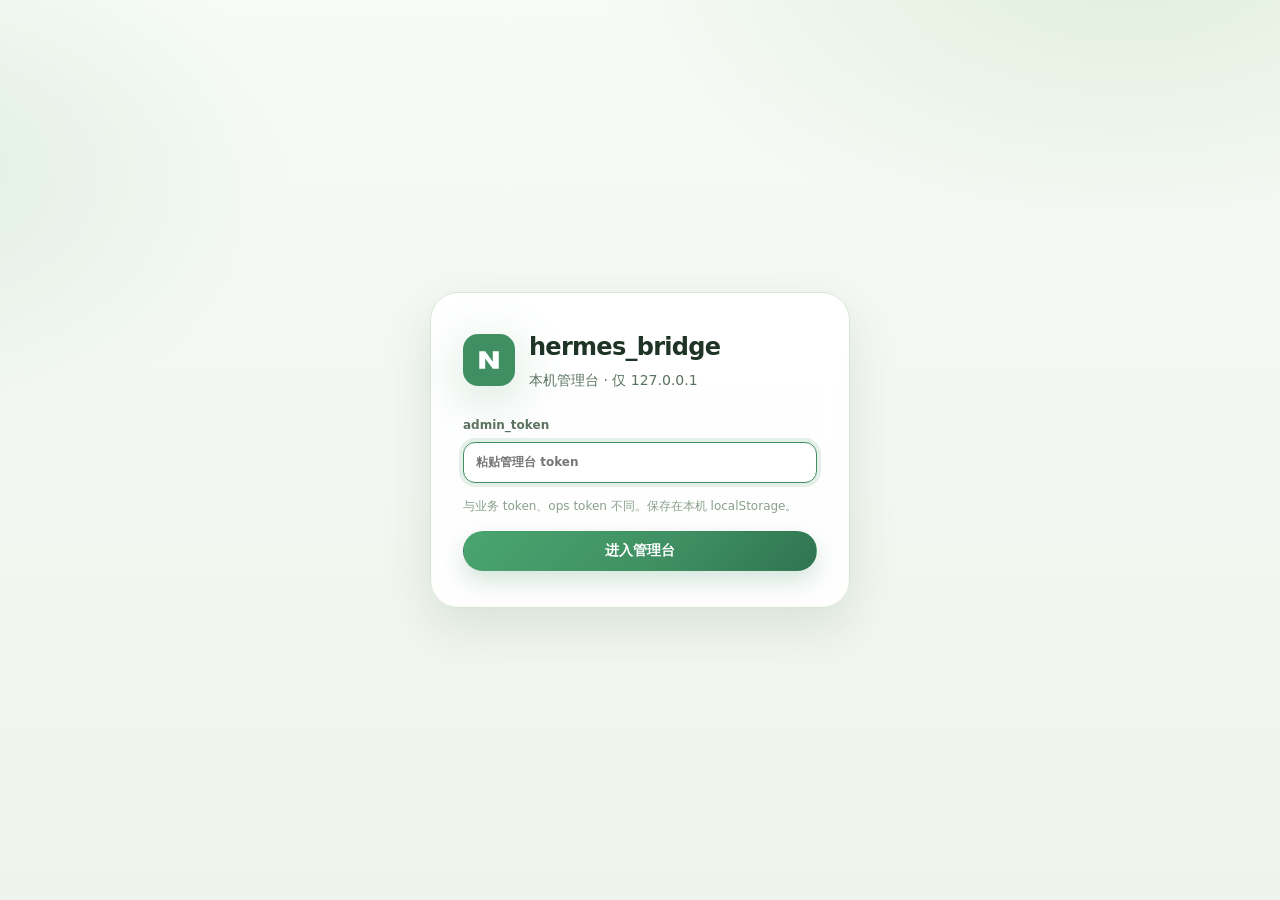
==== commit 6af21398: "✨ feat(hermes_bridge): 管理台改版绿色小清新 + 命令面板/抽屉 + 分区滚动布局" ====
--- a/plugins/hermes_bridge/ui/index.html
+++ b/plugins/hermes_bridge/ui/index.html
@@ -3,17 +3,17 @@
 <head>
   <meta charset="utf-8" />
   <meta name="viewport" content="width=device-width, initial-scale=1" />
-  <meta name="theme-color" content="#0a0e13" />
+  <meta name="theme-color" content="#f4f8f3" />
+  <meta name="color-scheme" content="light" />
   <title>hermes_bridge · 本机管理台</title>
-  <link rel="icon" href="data:image/svg+xml,%3Csvg xmlns='http://www.w3.org/2000/svg' viewBox='0 0 32 32'%3E%3Crect width='32' height='32' rx='7' fill='%235b9dff'/%3E%3Ctext x='16' y='22' font-size='16' font-weight='800' text-anchor='middle' fill='white' font-family='system-ui'%3EH%3C/text%3E%3C/svg%3E" />
+  <link rel="icon" href="data:image/svg+xml,%3Csvg xmlns='http://www.w3.org/2000/svg' viewBox='0 0 32 32'%3E%3Crect width='32' height='32' rx='8' fill='%233f8f62'/%3E%3Ccircle cx='16' cy='13' r='4.2' fill='%23e8f6ec'/%3E%3Cpath d='M10 22c1.8-3.4 10.2-3.4 12 0' stroke='%23e8f6ec' stroke-width='2.2' fill='none' stroke-linecap='round'/%3E%3C/svg%3E" />
   <link rel="stylesheet" href="style.css" />
 </head>
 <body>
-  <!-- 登录门禁 -->
   <div id="login-screen" class="login-screen hidden">
     <div class="login-card">
       <div class="login-brand">
-        <div class="logo-mark">H</div>
+        <svg class="logo-mark" viewBox="0 0 48 48" aria-hidden="true"><rect width="48" height="48" rx="14" fill="#3f8f62"/><path d="M15 32V16h5.5l7 9.5V16H33v16h-5.5l-7-9.5V32z" fill="#fff"/></svg>
         <div>
           <h1>hermes_bridge</h1>
           <p>本机管理台 · 仅 127.0.0.1</p>
@@ -34,27 +34,28 @@
   <div id="app-shell" class="app-shell hidden">
     <aside class="sidebar">
       <div class="sidebar-brand">
-        <div class="logo-mark sm">H</div>
+        <svg class="logo-mark sm" viewBox="0 0 48 48" aria-hidden="true"><rect width="48" height="48" rx="14" fill="#3f8f62"/><path d="M15 32V16h5.5l7 9.5V16H33v16h-5.5l-7-9.5V32z" fill="#fff"/></svg>
         <div>
           <div class="name">hermes_bridge</div>
           <div class="ver" id="ver">—</div>
         </div>
       </div>
-      <nav class="nav" id="nav">
-        <button type="button" data-tab="overview" class="active" title="桥运行态与红灯"><span class="nav-ico">◈</span>总览</button>
-        <button type="button" data-tab="targets" title="会话路由 · 不必人在群里"><span class="nav-ico">◎</span>白名单</button>
-        <button type="button" data-tab="gate" title="触发策略 · 热更新"><span class="nav-ico">▤</span>门闩</button>
+      <nav class="nav" id="nav" aria-label="管理台导航">
+        <button type="button" data-tab="overview" class="active" title="桥运行态与红灯"><span class="nav-ico" aria-hidden="true">◈</span>总览</button>
+        <button type="button" data-tab="targets" title="会话路由"><span class="nav-ico" aria-hidden="true">◎</span>白名单</button>
+        <button type="button" data-tab="gate" title="触发策略 · 热更新"><span class="nav-ico" aria-hidden="true">▤</span>门闩</button>
         <div class="nav-label">观察</div>
-        <button type="button" data-tab="inbound" title="门闩旁路 · 非业务 SSE"><span class="nav-ico">◉</span>入站</button>
-        <button type="button" data-tab="sessions" title="桥本地会话 · 门闩/去抖"><span class="nav-ico">☰</span>会话</button>
+        <button type="button" data-tab="inbound" title="门闩旁路 · 非业务 SSE"><span class="nav-ico" aria-hidden="true">◉</span>入站</button>
+        <button type="button" data-tab="sessions" title="桥本地会话 · 门闩/去抖"><span class="nav-ico" aria-hidden="true">☰</span>会话</button>
         <div class="nav-label">Hermes</div>
-        <button type="button" data-tab="hermes" title="只读 ops 反代"><span class="nav-ico">⬡</span>运维</button>
-        <button type="button" data-tab="stickers" title="先选情绪 · 再加载 · 可试发"><span class="nav-ico">☺</span>表情</button>
-        <button type="button" data-tab="profiles" title="群友偏好 · 短词"><span class="nav-ico">👤</span>档案</button>
+        <button type="button" data-tab="hermes" title="只读 ops 反代"><span class="nav-ico" aria-hidden="true">⬡</span>运维</button>
+        <button type="button" data-tab="stickers" title="先选情绪 · 再加载 · 可试发"><span class="nav-ico" aria-hidden="true">☺</span>表情</button>
+        <button type="button" data-tab="profiles" title="群友偏好 · 短词"><span class="nav-ico" aria-hidden="true">👤</span>档案</button>
         <div class="nav-label">工具</div>
-        <button type="button" data-tab="diagnose" title="媒体试发"><span class="nav-ico">⚡</span>诊断</button>
+        <button type="button" data-tab="diagnose" title="媒体试发"><span class="nav-ico" aria-hidden="true">⚡</span>诊断</button>
       </nav>
       <div class="sidebar-foot">
+        <button type="button" id="btnCommand" class="ghost btn-block" title="命令面板 · Ctrl/⌘ K">命令面板</button>
         <button type="button" id="btnLogout" class="ghost btn-block">退出登录</button>
       </div>
     </aside>
@@ -71,11 +72,16 @@
       <main id="main">
         <section id="panel-overview" class="panel active" data-title="总览" data-sub="桥运行态与红灯">
           <div id="alerts" class="alerts"></div>
-          <div class="cards" id="overview-cards"></div>
+          <div class="section-head"><h3>链路</h3></div>
+          <div class="cards" id="overview-link"></div>
+          <div class="section-head"><h3>容量</h3></div>
+          <div class="cards" id="overview-capacity"></div>
+          <div class="section-head"><h3>身份</h3></div>
+          <div class="cards" id="overview-identity"></div>
           <p class="gate-line" id="gate-summary"></p>
         </section>
 
-        <section id="panel-targets" class="panel" data-title="白名单" data-sub="会话路由 · 不必人在群里">
+        <section id="panel-targets" class="panel" data-title="白名单" data-sub="会话路由">
           <div class="card-block">
             <div class="toolbar">
               <input id="target-id" placeholder="wxid 或 xxx@chatroom" spellcheck="false" />
@@ -117,8 +123,8 @@
           </form>
         </section>
 
-        <section id="panel-inbound" class="panel" data-title="入站" data-sub="门闩旁路 · 非业务 SSE">
-          <div class="toolbar sticky-tools">
+        <section id="panel-inbound" class="panel panel-fill" data-title="入站" data-sub="门闩旁路 · 非业务 SSE">
+          <div class="toolbar">
             <span id="trace-status" class="pill">未连接</span>
             <button type="button" id="btnTraceLive" class="primary">实时</button>
             <button type="button" id="btnTraceStop" class="ghost">断开</button>
@@ -142,30 +148,38 @@
           <div id="session-list" class="list"></div>
         </section>
 
-        <section id="panel-hermes" class="panel" data-title="Hermes 运维" data-sub="只读 ops 反代">
-          <div class="toolbar sticky-tools">
+        <section id="panel-hermes" class="panel panel-fill" data-title="Hermes 运维" data-sub="只读 ops 反代">
+          <div class="toolbar">
             <span id="hermes-ops-status" class="pill">—</span>
           </div>
           <div id="hermes-alerts" class="alerts"></div>
           <div class="cards" id="hermes-cards"></div>
-          <div class="section-head"><h3>工具注册</h3><span id="hermes-tools-count" class="muted"></span></div>
-          <div id="hermes-tools" class="list"></div>
-          <div class="section-head"><h3>Sessions</h3><span id="hermes-sessions-count" class="muted"></span></div>
-          <div id="hermes-sessions" class="list"></div>
-          <div class="section-head"><h3>日志</h3></div>
-          <div class="toolbar">
-            <select id="hermes-log-file">
-              <option value="agent">agent.log</option>
-              <option value="gateway">gateway.log</option>
-              <option value="errors">errors.log</option>
-            </select>
-            <input id="hermes-log-grep" placeholder="过滤子串" />
-            <button type="button" id="btnHermesLog" class="ghost">拉取</button>
-          </div>
-          <pre id="hermes-log" class="code-block">—</pre>
-        </section>
-
-        <section id="panel-stickers" class="panel" data-title="表情" data-sub="先选情绪 · 再加载 · 可试发">
+          <div class="hermes-body">
+            <details class="fold" open>
+              <summary>工具注册 <span id="hermes-tools-count" class="muted"></span></summary>
+              <div id="hermes-tools" class="list"></div>
+            </details>
+            <details class="fold">
+              <summary>Sessions <span id="hermes-sessions-count" class="muted"></span></summary>
+              <div id="hermes-sessions" class="list"></div>
+            </details>
+            <details class="fold" open>
+              <summary>日志</summary>
+              <div class="toolbar">
+                <select id="hermes-log-file">
+                  <option value="agent">agent.log</option>
+                  <option value="gateway">gateway.log</option>
+                  <option value="errors">errors.log</option>
+                </select>
+                <input id="hermes-log-grep" placeholder="过滤子串" />
+                <button type="button" id="btnHermesLog" class="ghost">拉取</button>
+              </div>
+              <pre id="hermes-log" class="code-block">—</pre>
+            </details>
+          </div>
+        </section>
+
+        <section id="panel-stickers" class="panel panel-fill" data-title="表情" data-sub="先选情绪 · 再加载 · 可试发">
           <div class="sticker-layout">
             <aside class="mood-pane">
               <div class="mood-pane-head">
@@ -188,7 +202,7 @@
               </div>
               <div class="toolbar">
                 <input id="sticker-q" placeholder="在当前筛选下搜索描述/tag…" />
-                <select id="sticker-page-size" style="width:80px">
+                <select id="sticker-page-size">
                   <option value="20">20/页</option>
                   <option value="40">40/页</option>
                   <option value="60">60/页</option>
@@ -199,31 +213,36 @@
               <div id="sticker-filter-hint" class="filter-hint">先在左侧选择情绪/题材，或在下方输入关键词后加载。</div>
               <div id="sticker-list" class="sticker-grid"></div>
               <div id="sticker-pager" class="pager hidden"></div>
-              <div id="sticker-detail" class="sticker-detail-floating hidden"></div>
-            </div>
-          </div>
-        </section>
-
-        <section id="panel-profiles" class="panel" data-title="档案" data-sub="群友偏好 · 短词">
-          <div class="toolbar">
-            <input id="profile-q" placeholder="搜索…" />
-            <button type="button" id="btnProfiles" class="primary">刷新</button>
-          </div>
-          <div id="profile-list" class="list"></div>
-          <div class="section-head"><h3>编辑</h3></div>
-          <form id="profile-form" class="form">
-            <label>wxid<input id="pf-wxid" required spellcheck="false" /></label>
-            <label>display_name<input id="pf-name" /></label>
-            <label>personality<input id="pf-personality" /></label>
-            <label>preferences<input id="pf-prefs" placeholder="逗号分隔" /></label>
-            <label>notes<input id="pf-notes" /></label>
-            <label>aliases<input id="pf-aliases" placeholder="逗号分隔" /></label>
-            <div class="form-actions">
-              <button type="submit" class="primary">保存</button>
-              <button type="button" id="btnProfileDel" class="ghost danger">删除</button>
-            </div>
-          </form>
-          <pre id="profile-result" class="code-block" style="margin-top:12px">—</pre>
+            </div>
+          </div>
+        </section>
+
+        <section id="panel-profiles" class="panel panel-fill" data-title="档案" data-sub="群友偏好 · 短词">
+          <div class="split-layout">
+            <div class="split-list">
+              <div class="toolbar">
+                <input id="profile-q" placeholder="搜索…" />
+                <button type="button" id="btnProfiles" class="primary">刷新</button>
+              </div>
+              <div id="profile-list" class="list"></div>
+            </div>
+            <div class="split-detail">
+              <div class="section-head"><h3>编辑</h3></div>
+              <form id="profile-form" class="form">
+                <label>wxid<input id="pf-wxid" required spellcheck="false" /></label>
+                <label>display_name<input id="pf-name" /></label>
+                <label>personality<input id="pf-personality" /></label>
+                <label>preferences<input id="pf-prefs" placeholder="逗号分隔" /></label>
+                <label>notes<input id="pf-notes" /></label>
+                <label>aliases<input id="pf-aliases" placeholder="逗号分隔" /></label>
+                <div class="form-actions">
+                  <button type="submit" class="primary">保存</button>
+                  <button type="button" id="btnProfileDel" class="ghost danger">删除</button>
+                </div>
+              </form>
+              <pre id="profile-result" class="code-block" style="margin-top:12px">—</pre>
+            </div>
+          </div>
         </section>
 
         <section id="panel-diagnose" class="panel" data-title="诊断" data-sub="媒体试发">
@@ -251,6 +270,38 @@
     </div>
   </div>
 
+  <div id="cmdk" class="cmdk hidden" hidden>
+    <div class="cmdk-card" role="dialog" aria-modal="true" aria-labelledby="cmdk-title">
+      <div class="cmdk-head">
+        <h2 id="cmdk-title">命令面板</h2>
+        <span class="muted">Ctrl / ⌘ K · Esc 关闭</span>
+      </div>
+      <input id="cmdk-q" placeholder="跳转到页面…" spellcheck="false" />
+      <div id="cmdk-list" class="cmdk-list"></div>
+    </div>
+  </div>
+
+  <div id="confirm" class="confirm hidden" hidden>
+    <div class="confirm-card" role="dialog" aria-modal="true" aria-labelledby="confirm-title">
+      <h2 id="confirm-title">确认</h2>
+      <p id="confirm-msg"></p>
+      <div class="form-actions">
+        <button type="button" id="confirm-cancel" class="ghost">取消</button>
+        <button type="button" id="confirm-ok" class="primary">确认</button>
+      </div>
+    </div>
+  </div>
+
+  <aside id="sticker-drawer" class="drawer hidden" hidden>
+    <div class="drawer-card">
+      <div class="drawer-head">
+        <h2>表情详情</h2>
+        <button type="button" id="btnDrawerClose" class="close-x" title="关闭详情" aria-label="关闭">关闭</button>
+      </div>
+      <div id="sticker-detail" class="drawer-body"></div>
+    </div>
+  </aside>
+
   <div id="toast" class="toast hidden" role="status"></div>
   <script src="app.js"></script>
 </body>
--- a/plugins/hermes_bridge/ui/style.css
+++ b/plugins/hermes_bridge/ui/style.css
@@ -1,69 +1,62 @@
 :root {
-  color-scheme: dark;
-  /* 深空背景色系 */
-  --bg: #050810;
-  --bg2: #0a0e18;
-  --sidebar: #0b1018;
-  --panel: #0d1420;
-  --card: #0f1828;
-  --card2: #151e30;
-  --card-hover: #1a2538;
-  --line: #1a2540;
-  --line2: #2d3f68;
-  --line-glow: #3d5a95;
-  --text: #e8f2ff;
-  --dim: #8b9dc3;
-  --faint: #5a6b8f;
-
-  /* 霓虹强调色 */
-  --accent: #00d4ff;
-  --accent2: #0099ff;
-  --accent-bright: #33e0ff;
-  --accent-dark: #0077cc;
-  --cyan: #00ffea;
-  --cyan-bright: #5fffef;
-  --accent-soft: rgba(0, 212, 255, 0.18);
-  --accent-soft2: rgba(0, 212, 255, 0.08);
-  --accent-glow: rgba(0, 212, 255, 0.5);
-
-  /* 状态色 */
-  --ok: #00ff9d;
-  --ok-soft: rgba(0, 255, 157, 0.15);
-  --ok-glow: rgba(0, 255, 157, 0.4);
-  --bad: #ff3366;
-  --bad-soft: rgba(255, 51, 102, 0.15);
-  --bad-text: #ffb3c6;
-  --bad-glow: rgba(255, 51, 102, 0.4);
-  --warn: #ffaa00;
-  --warn-soft: rgba(255, 170, 0, 0.15);
-  --warn-glow: rgba(255, 170, 0, 0.4);
-  --purple: #aa66ff;
-  --purple-soft: rgba(170, 102, 255, 0.15);
-  --purple-glow: rgba(170, 102, 255, 0.4);
-
-  /* 尺寸 */
-  --r: 16px;
-  --rs: 10px;
+  color-scheme: light;
+  --bg: #f4f8f3;
+  --bg2: #eef5ec;
+  --sidebar: #f7fbf6;
+  --panel: #ffffff;
+  --card: #ffffff;
+  --card2: #f8fbf7;
+  --card-hover: #f1f7ef;
+  --line: #d7e6d4;
+  --line2: #c3d7bf;
+  --line-glow: #9ec89a;
+  --text: #1f3326;
+  --dim: #5b7260;
+  --faint: #89a08c;
+
+  --accent: #3f8f62;
+  --accent2: #2f7450;
+  --accent-bright: #4aa56f;
+  --accent-dark: #276244;
+  --leaf: #6db37e;
+  --moss: #8fbf7a;
+  --accent-soft: rgba(63, 143, 98, 0.14);
+  --accent-soft2: rgba(63, 143, 98, 0.08);
+  --accent-glow: rgba(63, 143, 98, 0.22);
+
+  --ok: #2f8a55;
+  --ok-soft: rgba(47, 138, 85, 0.12);
+  --ok-glow: rgba(47, 138, 85, 0.22);
+  --bad: #c45b4a;
+  --bad-soft: rgba(196, 91, 74, 0.12);
+  --bad-text: #9a3d30;
+  --bad-glow: rgba(196, 91, 74, 0.18);
+  --warn: #c48a2a;
+  --warn-soft: rgba(196, 138, 42, 0.14);
+  --warn-glow: rgba(196, 138, 42, 0.2);
+  --purple: #6d8f6a;
+  --purple-soft: rgba(109, 143, 106, 0.14);
+  --purple-glow: rgba(109, 143, 106, 0.18);
+
+  --r: 18px;
+  --rs: 12px;
   --font: "Segoe UI", system-ui, -apple-system, "PingFang SC", "Microsoft YaHei", sans-serif;
   --mono: ui-monospace, "Cascadia Code", Consolas, "JetBrains Mono", monospace;
-  --sidebar-w: 240px;
-  --topbar-h: 64px;
-
-  /* 渐变与发光 */
-  --grad: linear-gradient(135deg, #00d4ff 0%, #0099ff 50%, #aa66ff 100%);
-  --grad-hover: linear-gradient(135deg, #33e0ff 0%, #00aaff 50%, #bb77ff 100%);
-  --grad-subtle: linear-gradient(180deg, rgba(0, 212, 255, 0.1) 0%, rgba(170, 102, 255, 0.05) 100%);
-  --glow: 0 0 30px var(--accent-glow);
-  --glow-strong: 0 0 40px var(--accent-glow), 0 0 80px rgba(0, 212, 255, 0.3);
-  --shadow-elevated: 0 8px 32px rgba(0, 0, 0, 0.5), 0 0 0 1px rgba(0, 212, 255, 0.1);
-  --shadow-float: 0 12px 48px rgba(0, 0, 0, 0.6), 0 0 0 1px rgba(0, 212, 255, 0.15);
-}
-
-::selection { background: var(--accent-soft); color: #fff; }
+  --sidebar-w: 236px;
+  --topbar-h: 72px;
+
+  --grad: linear-gradient(135deg, #4aa56f 0%, #3f8f62 58%, #2f7450 100%);
+  --grad-hover: linear-gradient(135deg, #5bb57d 0%, #48a06c 58%, #347c55 100%);
+  --grad-subtle: linear-gradient(180deg, rgba(77, 168, 112, 0.1) 0%, rgba(47, 116, 80, 0.04) 100%);
+  --shadow-elevated: 0 10px 28px rgba(47, 86, 58, 0.08);
+  --shadow-float: 0 18px 48px rgba(47, 86, 58, 0.12);
+}
+
+::selection { background: var(--accent-soft); color: var(--text); }
 * { box-sizing: border-box; }
 *, *:focus-visible { outline: none; }
 :focus-visible {
-  box-shadow: 0 0 0 2px var(--accent), 0 0 20px var(--accent-glow);
+  box-shadow: 0 0 0 3px var(--accent-soft);
   border-color: var(--accent);
 }
 
@@ -73,176 +66,72 @@
   font-family: var(--font);
   font-size: 14px;
   color: var(--text);
-  background: var(--bg);
-  line-height: 1.5;
+  background:
+    radial-gradient(900px 520px at 88% -8%, rgba(157, 201, 146, 0.28), transparent 60%),
+    radial-gradient(720px 480px at -8% 18%, rgba(111, 176, 132, 0.16), transparent 55%),
+    linear-gradient(180deg, #f7fbf6 0%, var(--bg) 38%, #eef4eb 100%);
+  line-height: 1.55;
   -webkit-font-smoothing: antialiased;
-  -moz-osx-font-smoothing: grayscale;
-  position: relative;
-  overflow-x: hidden;
-}
-
-/* 多层动态背景：深空星云效果 */
-body::before {
-  content: "";
-  position: fixed;
-  inset: 0;
-  z-index: -3;
-  background:
-    radial-gradient(1400px 800px at 80% -15%, rgba(0, 212, 255, 0.15), transparent 60%),
-    radial-gradient(1000px 700px at -10% 40%, rgba(170, 102, 255, 0.12), transparent 55%),
-    radial-gradient(800px 800px at 110% 100%, rgba(0, 255, 234, 0.08), transparent 50%),
-    radial-gradient(600px 600px at 30% 70%, rgba(0, 153, 255, 0.06), transparent 45%);
-  pointer-events: none;
-  animation: nebula 30s ease-in-out infinite alternate;
-}
-
-@keyframes nebula {
-  0% { opacity: 0.6; transform: scale(1) rotate(0deg); }
-  50% { opacity: 0.8; transform: scale(1.05) rotate(1deg); }
-  100% { opacity: 0.7; transform: scale(1.02) rotate(-0.5deg); }
-}
-
-/* 六边形科技网格 */
-body::after {
-  content: "";
-  position: fixed;
-  inset: 0;
-  z-index: -2;
-  background-image:
-    linear-gradient(rgba(0, 212, 255, 0.04) 1px, transparent 1px),
-    linear-gradient(90deg, rgba(0, 212, 255, 0.04) 1px, transparent 1px);
-  background-size: 50px 50px;
-  -webkit-mask-image: radial-gradient(ellipse at 50% 30%, #000 0%, transparent 80%);
-  mask-image: radial-gradient(ellipse at 50% 30%, #000 0%, transparent 80%);
-  pointer-events: none;
-  animation: gridPulse 8s ease-in-out infinite;
-}
-
-@keyframes gridPulse {
-  0%, 100% { opacity: 0.3; }
-  50% { opacity: 0.5; }
-}
-
-/* 扫描线效果（微妙） */
-body {
-  position: relative;
-}
-body > *:first-child::before {
-  content: "";
-  position: fixed;
-  top: 0;
-  left: 0;
-  right: 0;
-  height: 2px;
-  background: linear-gradient(90deg, transparent, var(--cyan), transparent);
-  opacity: 0.4;
-  z-index: 9999;
-  pointer-events: none;
-  animation: scanline 4s linear infinite;
-}
-
-@keyframes scanline {
-  0% { transform: translateY(0); opacity: 0; }
-  10% { opacity: 0.4; }
-  90% { opacity: 0.3; }
-  100% { transform: translateY(100vh); opacity: 0; }
+  min-height: 100%;
 }
 
 button, input, select, textarea { font: inherit; color: inherit; }
 button {
   cursor: pointer;
   border: 1px solid var(--line);
-  background: linear-gradient(160deg, var(--card), var(--bg2));
-  border-radius: var(--rs);
-  padding: 9px 16px;
-  transition: all .2s cubic-bezier(0.4, 0, 0.2, 1);
+  background: #fff;
+  border-radius: 999px;
+  padding: 8px 15px;
+  transition: border-color .18s ease, background .18s ease, box-shadow .18s ease, transform .18s ease;
   user-select: none;
   white-space: nowrap;
-  position: relative;
-  overflow: hidden;
-  font-weight: 500;
-}
-button::before {
-  content: "";
-  position: absolute;
-  inset: 0;
-  background: linear-gradient(135deg, rgba(0, 212, 255, 0.1), transparent);
-  opacity: 0;
-  transition: opacity .3s;
+  font-weight: 600;
 }
 button:hover {
   border-color: var(--line-glow);
-  background: linear-gradient(160deg, var(--card2), var(--card));
-  transform: translateY(-1px);
-  box-shadow: 0 4px 16px rgba(0, 0, 0, 0.3);
-}
-button:hover::before { opacity: 1; }
-button:active { transform: translateY(0) scale(0.98); }
-button:disabled { opacity: .4; pointer-events: none; filter: grayscale(0.5); }
+  background: var(--card-hover);
+  box-shadow: 0 6px 16px rgba(47, 86, 58, 0.08);
+}
+button:active { transform: translateY(1px); }
+button:disabled { opacity: .45; pointer-events: none; }
 
 button.primary {
   background: var(--grad);
-  border: 1px solid transparent;
+  border-color: transparent;
   color: #fff;
-  font-weight: 600;
-  box-shadow: 0 8px 24px var(--accent-glow), inset 0 1px 0 rgba(255, 255, 255, 0.25);
-  position: relative;
-}
-button.primary::after {
-  content: "";
-  position: absolute;
-  inset: 0;
-  background: linear-gradient(180deg, rgba(255, 255, 255, 0.2), transparent 40%);
-  pointer-events: none;
+  box-shadow: 0 10px 22px rgba(63, 143, 98, 0.22);
 }
 button.primary:hover {
   background: var(--grad-hover);
-  filter: brightness(1.15);
-  box-shadow: 0 12px 32px var(--accent-glow), var(--glow-strong), inset 0 1px 0 rgba(255, 255, 255, 0.3);
-  transform: translateY(-2px);
-}
-button.primary:active {
-  transform: translateY(0) scale(0.97);
-  box-shadow: 0 4px 16px var(--accent-glow);
-}
-
+  box-shadow: 0 14px 26px rgba(63, 143, 98, 0.26);
+}
 button.ghost {
   background: transparent;
   border-color: transparent;
-  backdrop-filter: blur(0);
 }
 button.ghost:hover {
   background: var(--accent-soft2);
-  border-color: rgba(0, 212, 255, 0.2);
-  backdrop-filter: blur(8px);
-}
-
+  border-color: rgba(63, 143, 98, 0.16);
+}
 button.danger {
   color: var(--bad-text);
   background: var(--bad-soft);
-  border-color: rgba(255, 51, 102, 0.4);
-}
-button.danger:hover {
-  background: rgba(255, 51, 102, 0.25);
-  box-shadow: 0 4px 16px var(--bad-glow);
-}
-
+  border-color: rgba(196, 91, 74, 0.22);
+}
+button.danger:hover { background: rgba(196, 91, 74, 0.18); }
 button.btn-block { width: 100%; }
 
 input, select, textarea {
-  background: rgba(5, 8, 16, 0.8);
-  border: 1px solid var(--line);
-  border-radius: var(--rs);
-  padding: 10px 13px;
+  background: #fff;
+  border: 1px solid var(--line);
+  border-radius: 12px;
+  padding: 10px 12px;
   min-width: 0;
-  transition: all .25s cubic-bezier(0.4, 0, 0.2, 1);
-  backdrop-filter: blur(8px);
+  transition: border-color .18s ease, box-shadow .18s ease;
 }
 input:focus, select:focus, textarea:focus {
   border-color: var(--accent);
-  box-shadow: 0 0 0 3px var(--accent-soft), 0 0 24px var(--accent-glow);
-  background: rgba(5, 8, 16, 0.95);
-  transform: translateY(-1px);
+  box-shadow: 0 0 0 4px var(--accent-soft);
 }
 
 .hidden { display: none !important; }
@@ -250,366 +139,142 @@
 code {
   font-family: var(--mono);
   font-size: 12px;
-  background: var(--bg);
-  border: 1px solid var(--line);
-  padding: 2px 7px;
-  border-radius: 5px;
-  box-shadow: inset 0 1px 3px rgba(0, 0, 0, 0.3);
-}
-
-/* ---- scrollbar ---- */
-::-webkit-scrollbar { width: 8px; height: 8px; }
-::-webkit-scrollbar-track { background: transparent; }
+  background: var(--bg2);
+  border: 1px solid var(--line);
+  padding: 2px 6px;
+  border-radius: 6px;
+}
+
+::-webkit-scrollbar { width: 10px; height: 10px; }
 ::-webkit-scrollbar-thumb {
-  background: var(--line2);
-  border-radius: 4px;
+  background: #c7dcc4;
   border: 2px solid transparent;
   background-clip: padding-box;
-  transition: background .2s;
-}
-::-webkit-scrollbar-thumb:hover {
-  background: var(--accent);
-  background-clip: padding-box;
-  box-shadow: 0 0 8px var(--accent-glow);
-}
-
-/* ---- login ---- */
+  border-radius: 999px;
+}
+
 .login-screen {
   min-height: 100vh;
   display: grid;
   place-items: center;
   padding: 24px;
-  background:
-    radial-gradient(1000px 600px at 50% -10%, rgba(0, 212, 255, 0.2), transparent 65%),
-    radial-gradient(600px 600px at 85% 85%, rgba(170, 102, 255, 0.15), transparent 55%),
-    radial-gradient(700px 700px at 5% 95%, rgba(0, 255, 234, 0.1), transparent 60%),
-    var(--bg);
-  animation: loginIn .5s cubic-bezier(0.4, 0, 0.2, 1);
-  position: relative;
-  overflow: hidden;
-}
-.login-screen::before {
-  content: "";
-  position: absolute;
-  inset: -50%;
-  background: radial-gradient(circle at center, var(--accent-glow), transparent 70%);
-  animation: loginGlow 6s ease-in-out infinite alternate;
-  opacity: 0.15;
-  pointer-events: none;
-}
-@keyframes loginGlow {
-  0% { transform: translate(-10%, -10%) scale(1); }
-  100% { transform: translate(10%, 10%) scale(1.1); }
-}
-@keyframes loginIn {
-  from { opacity: 0; filter: blur(10px); }
-  to { opacity: 1; filter: blur(0); }
-}
-
+}
 .login-card {
   width: min(420px, 100%);
-  background: linear-gradient(160deg, rgba(15, 24, 40, 0.95), rgba(11, 16, 24, 0.95));
-  border: 1px solid var(--line-glow);
-  border-radius: 20px;
+  background: rgba(255, 255, 255, 0.88);
+  border: 1px solid var(--line);
+  border-radius: 28px;
   padding: 36px 32px;
-  box-shadow: var(--shadow-float), 0 0 0 1px rgba(0, 212, 255, 0.15);
-  animation: cardUp .4s cubic-bezier(0.34, 1.56, 0.64, 1);
-  position: relative;
-  overflow: hidden;
-  backdrop-filter: blur(20px);
-}
-.login-card::before {
-  content: "";
-  position: absolute;
-  top: 0;
-  left: 0;
-  right: 0;
-  height: 3px;
-  background: var(--grad);
-  box-shadow: 0 0 20px var(--accent-glow);
-}
-.login-card::after {
-  content: "";
-  position: absolute;
-  inset: -100%;
-  background: conic-gradient(from 0deg at 50% 50%, transparent 0deg, var(--accent-soft) 90deg, transparent 180deg);
-  animation: loginCardRotate 8s linear infinite;
-  opacity: 0.3;
-  pointer-events: none;
-}
-@keyframes loginCardRotate {
-  to { transform: rotate(360deg); }
-}
-@keyframes cardUp {
-  from { opacity: 0; transform: translateY(20px) scale(0.95); }
-  to { opacity: 1; transform: none; }
-}
-
+  box-shadow: var(--shadow-float);
+  backdrop-filter: blur(16px);
+}
 .login-brand {
   display: flex;
-  gap: 16px;
-  align-items: center;
-  margin-bottom: 28px;
-  position: relative;
-  z-index: 1;
-}
-.login-brand h1 {
-  margin: 0;
-  font-size: 22px;
-  letter-spacing: -0.02em;
-  font-weight: 700;
-  background: linear-gradient(135deg, var(--text), var(--cyan-bright));
-  -webkit-background-clip: text;
-  background-clip: text;
-  -webkit-text-fill-color: transparent;
-}
-.login-brand p { margin: 4px 0 0; color: var(--dim); font-size: 13px; }
-
+  gap: 14px;
+  align-items: center;
+  margin-bottom: 24px;
+}
+.login-brand h1 { margin: 0; font-size: 24px; letter-spacing: -0.03em; }
+.login-brand p { margin: 4px 0 0; color: var(--dim); }
 .logo-mark {
   width: 52px;
   height: 52px;
-  border-radius: 14px;
-  display: grid;
-  place-items: center;
-  font-weight: 800;
-  font-size: 20px;
-  background: var(--grad);
-  color: #fff;
   flex-shrink: 0;
-  box-shadow: 0 12px 28px var(--accent-glow), var(--glow), inset 0 1px 0 rgba(255, 255, 255, 0.3);
-  position: relative;
-  animation: logoFloat 3s ease-in-out infinite;
-}
-@keyframes logoFloat {
-  0%, 100% { transform: translateY(0); }
-  50% { transform: translateY(-4px); }
-}
-.logo-mark::after {
-  content: "";
-  position: absolute;
-  inset: 0;
-  border-radius: 14px;
-  background: linear-gradient(160deg, rgba(255, 255, 255, 0.3), transparent 60%);
-  pointer-events: none;
-}
-.logo-mark.sm {
-  width: 38px;
-  height: 38px;
-  font-size: 16px;
-  border-radius: 10px;
-  animation: none;
-}
-
-.login-form {
-  position: relative;
-  z-index: 1;
-}
+  display: block;
+  filter: drop-shadow(0 12px 24px rgba(63, 143, 98, 0.24));
+}
+.logo-mark.sm { width: 38px; height: 38px; }
 .login-form label {
   display: flex;
   flex-direction: column;
-  gap: 9px;
+  gap: 8px;
   font-size: 12px;
-  font-weight: 600;
+  font-weight: 700;
   color: var(--dim);
   margin-bottom: 14px;
-  text-transform: uppercase;
-  letter-spacing: 0.5px;
-}
-.login-hint { margin: 0 0 16px; font-size: 12px; color: var(--faint); line-height: 1.6; }
+}
+.login-hint { margin: 0 0 16px; font-size: 12px; color: var(--faint); }
 .login-error {
   background: var(--bad-soft);
-  border: 1px solid rgba(255, 51, 102, 0.4);
+  border: 1px solid rgba(196, 91, 74, 0.22);
   color: var(--bad-text);
   padding: 10px 12px;
   border-radius: var(--rs);
   margin-bottom: 14px;
-  font-size: 13px;
-  animation: shakeIn .3s cubic-bezier(0.36, 0.07, 0.19, 0.97);
-  box-shadow: 0 4px 12px var(--bad-glow);
-}
-@keyframes shakeIn {
-  0%, 100% { transform: translateX(0); }
-  25% { transform: translateX(-6px); }
-  75% { transform: translateX(6px); }
-}
-
-/* ---- shell ---- */
+}
+
 .app-shell {
   display: grid;
   grid-template-columns: var(--sidebar-w) 1fr;
-  min-height: 100vh;
-}
-
+  height: 100vh;
+  overflow: hidden;
+}
 .sidebar {
   position: sticky;
   top: 0;
   height: 100vh;
   display: flex;
   flex-direction: column;
-  background: linear-gradient(180deg, var(--sidebar) 0%, var(--bg) 100%);
+  background: rgba(247, 251, 246, 0.86);
   border-right: 1px solid var(--line);
   padding: 18px 12px;
-  overflow: hidden;
-  backdrop-filter: blur(10px);
-  position: relative;
-}
-/* 发光边缘 */
-.sidebar::before {
-  content: "";
-  position: absolute;
-  top: 0;
-  right: 0;
-  bottom: 0;
-  width: 1px;
-  background: linear-gradient(180deg, transparent, var(--accent) 30%, var(--purple) 70%, transparent);
-  opacity: 0.6;
-  animation: sidebarGlow 4s ease-in-out infinite alternate;
-}
-@keyframes sidebarGlow {
-  0%, 100% { opacity: 0.4; }
-  50% { opacity: 0.8; }
-}
-
+  backdrop-filter: blur(16px);
+}
 .sidebar-brand {
   display: flex;
   gap: 12px;
   align-items: center;
-  padding: 6px 10px 20px;
+  padding: 6px 10px 18px;
   border-bottom: 1px solid var(--line);
   margin-bottom: 12px;
 }
-.sidebar-brand .name {
-  font-weight: 700;
-  font-size: 14px;
-  background: linear-gradient(135deg, var(--text), var(--cyan-bright));
-  -webkit-background-clip: text;
-  background-clip: text;
-  -webkit-text-fill-color: transparent;
-}
+.sidebar-brand .name { font-weight: 800; }
 .sidebar-brand .ver {
   font-size: 11px;
-  color: var(--accent-bright);
-  font-weight: 600;
+  color: var(--accent-dark);
+  font-weight: 700;
   padding: 2px 8px;
   background: var(--accent-soft);
   border-radius: 999px;
-  border: 1px solid rgba(0, 212, 255, 0.3);
-}
-
+}
 .nav {
   display: flex;
   flex-direction: column;
-  gap: 2px;
+  gap: 4px;
   flex: 1;
-  overflow-y: auto;
-  overflow-x: hidden;
-  padding-bottom: 8px;
+  overflow: auto;
 }
 .nav-label {
-  margin: 12px 10px 6px;
+  margin: 14px 10px 6px;
   font-size: 10px;
-  letter-spacing: 0.15em;
+  letter-spacing: 0.14em;
   text-transform: uppercase;
   color: var(--faint);
-  font-weight: 700;
-  padding-top: 6px;
-  position: relative;
-}
-.nav-label::before {
-  content: "";
-  position: absolute;
-  left: 0;
-  top: 0;
-  width: 20px;
-  height: 1px;
-  background: linear-gradient(90deg, var(--accent), transparent);
-  opacity: 0.5;
-}
-
+  font-weight: 800;
+}
 .nav button {
   display: flex;
   align-items: center;
-  gap: 11px;
+  gap: 10px;
   width: 100%;
   text-align: left;
   background: transparent;
-  border: 1px solid transparent;
+  border-color: transparent;
   color: var(--dim);
   padding: 10px 12px;
-  border-radius: 10px;
-  font-size: 13px;
-  transition: all .2s cubic-bezier(0.4, 0, 0.2, 1);
-  position: relative;
-  font-weight: 500;
-}
-.nav button::after {
-  content: "";
-  position: absolute;
-  inset: 0;
-  border-radius: 10px;
-  background: var(--grad-subtle);
-  opacity: 0;
-  transition: opacity .3s;
-  pointer-events: none;
-}
-.nav button:hover {
-  color: var(--text);
-  background: rgba(0, 212, 255, 0.08);
-  transform: translateX(3px);
-}
-.nav button:hover::after { opacity: 1; }
-
+  border-radius: 14px;
+}
+.nav button:hover { color: var(--text); background: rgba(63, 143, 98, 0.08); }
 .nav button.active {
-  color: #fff;
-  background: var(--accent-soft);
-  border-color: rgba(0, 212, 255, 0.4);
-  font-weight: 600;
-  box-shadow: inset 0 0 20px rgba(0, 212, 255, 0.1), 0 4px 12px rgba(0, 0, 0, 0.3);
-  transform: translateX(0);
-}
-.nav button.active::before {
-  content: "";
-  position: absolute;
-  left: -12px;
-  top: 50%;
-  transform: translateY(-50%);
-  width: 4px;
-  height: 24px;
-  border-radius: 0 4px 4px 0;
-  background: var(--grad);
-  box-shadow: 0 0 16px var(--accent-glow);
-  animation: activeGlow 2s ease-in-out infinite alternate;
-}
-@keyframes activeGlow {
-  0%, 100% { opacity: 0.8; box-shadow: 0 0 12px var(--accent-glow); }
-  50% { opacity: 1; box-shadow: 0 0 20px var(--accent-glow); }
-}
-.nav button.active::after { opacity: 1; }
-.nav button.active .nav-ico { opacity: 1; color: var(--cyan-bright); }
-
-.nav-ico {
-  width: 1.2em;
-  opacity: 0.65;
-  text-align: center;
-  flex-shrink: 0;
-  transition: all .2s;
-  font-size: 16px;
-}
-
-.sidebar-foot {
-  padding-top: 10px;
-  border-top: 1px solid var(--line);
-}
-.sidebar-foot button { font-size: 12px; }
-
-.workspace {
-  min-width: 0;
-  display: flex;
-  flex-direction: column;
-  min-height: 100vh;
-  position: relative;
-}
-
+  color: var(--accent-dark);
+  background: #fff;
+  border-color: var(--line);
+  box-shadow: 0 8px 18px rgba(47, 86, 58, 0.06);
+}
+.nav-ico { width: 1.2em; text-align: center; }
+.sidebar-foot { padding-top: 10px; border-top: 1px solid var(--line); }
+
+.workspace { min-width: 0; display: flex; flex-direction: column; height: 100vh; overflow: hidden; }
 .topbar {
   position: sticky;
   top: 0;
@@ -618,252 +283,102 @@
   justify-content: space-between;
   align-items: flex-start;
   gap: 14px;
-  padding: 18px 32px 16px;
-  background: rgba(5, 8, 16, 0.85);
-  backdrop-filter: blur(20px) saturate(180%);
-  -webkit-backdrop-filter: blur(20px) saturate(180%);
+  padding: 18px 28px 12px;
+  background: rgba(244, 248, 243, 0.9);
+  backdrop-filter: blur(18px);
   border-bottom: 1px solid var(--line);
-  min-height: var(--topbar-h);
-  position: relative;
-}
-/* 发光底边 */
-.topbar::after {
-  content: "";
-  position: absolute;
-  left: 0;
-  bottom: -1px;
-  width: 150px;
-  height: 2px;
-  background: linear-gradient(90deg, var(--cyan), var(--accent), transparent);
-  box-shadow: 0 0 16px var(--accent-glow);
-  animation: topbarSweep 3s ease-in-out infinite;
-}
-@keyframes topbarSweep {
-  0% { left: 0; opacity: 0.6; }
-  50% { left: 30%; opacity: 1; }
-  100% { left: 0; opacity: 0.6; }
-}
-
-.topbar h1 {
-  margin: 0;
-  font-size: 22px;
-  letter-spacing: -0.03em;
-  font-weight: 700;
-  background: linear-gradient(135deg, #fff, var(--cyan-bright), var(--accent));
-  -webkit-background-clip: text;
-  background-clip: text;
-  -webkit-text-fill-color: transparent;
-  position: relative;
-  animation: titleShimmer 8s ease-in-out infinite;
-}
-@keyframes titleShimmer {
-  0%, 100% { filter: brightness(1); }
-  50% { filter: brightness(1.2); }
-}
-
-.page-sub {
-  margin: 5px 0 0;
-  color: var(--dim);
-  font-size: 13px;
-  font-weight: 500;
-}
-
-.topbar-actions {
-  display: flex;
-  gap: 10px;
-  flex-wrap: wrap;
-  align-items: center;
-}
-.topbar-actions button { font-size: 13px; }
+  flex-shrink: 0;
+}
+.topbar h1 { margin: 0; font-size: 28px; letter-spacing: -0.04em; }
+.page-sub { margin: 6px 0 0; color: var(--dim); }
+.topbar-actions { display: flex; gap: 8px; flex-wrap: wrap; }
 
 main {
-  padding: 28px 36px 100px;
-  max-width: 1280px;
-  animation: mainFadeIn .4s ease;
-}
-@keyframes mainFadeIn {
-  from { opacity: 0; transform: translateY(10px); }
+  padding: 12px 28px 24px;
+  max-width: none;
+  flex: 1;
+  min-height: 0;
+  overflow: auto;
+}
+.panel { display: none; }
+.panel.active { display: block; animation: panelIn .28s ease; }
+.panel.panel-fill.active {
+  display: flex;
+  flex-direction: column;
+  height: 100%;
+  min-height: 0;
+}
+@keyframes panelIn {
+  from { opacity: 0; transform: translateY(8px); }
   to { opacity: 1; transform: none; }
 }
 
-.panel { display: none; }
-.panel.active {
-  display: block;
-  animation: panelIn .3s cubic-bezier(0.4, 0, 0.2, 1);
-}
-@keyframes panelIn {
-  from { opacity: 0; transform: translateY(12px); }
-  to { opacity: 1; transform: none; }
-}
-
-.lead {
-  margin: 0 0 18px;
-  padding: 14px 16px;
-  background: linear-gradient(160deg, var(--panel), var(--bg2));
+.lead, .gate-line, .card-block, .form, .help-box, .pager, .send-bar, .sticker-detail-floating {
+  background: rgba(255, 255, 255, 0.78);
   border: 1px solid var(--line);
   border-radius: var(--r);
-  color: var(--dim);
-  line-height: 1.6;
-  box-shadow: inset 0 1px 0 rgba(0, 212, 255, 0.05);
-}
-
+  box-shadow: 0 10px 24px rgba(47, 86, 58, 0.04);
+}
+.lead, .gate-line { margin: 0 0 16px; padding: 14px 16px; color: var(--dim); }
 .section-head {
   display: flex;
   align-items: baseline;
   gap: 10px;
   margin: 24px 0 12px;
 }
-.section-head h3 {
-  margin: 0;
-  font-size: 14px;
-  font-weight: 700;
-  color: var(--text);
-  position: relative;
-  padding-left: 12px;
-}
-.section-head h3::before {
-  content: "";
-  position: absolute;
-  left: 0;
-  top: 50%;
-  transform: translateY(-50%);
-  width: 4px;
-  height: 14px;
-  background: var(--grad);
-  border-radius: 2px;
-  box-shadow: 0 0 8px var(--accent-glow);
-}
+.section-head h3 { margin: 0; font-size: 15px; }
 
 .cards {
   display: grid;
-  grid-template-columns: repeat(auto-fill, minmax(160px, 1fr));
+  grid-template-columns: repeat(auto-fill, minmax(168px, 1fr));
   gap: 12px;
-  margin-bottom: 20px;
-}
-
+  margin-bottom: 18px;
+}
 .card {
-  background: linear-gradient(160deg, var(--card), var(--bg2));
-  border: 1px solid var(--line);
-  border-radius: var(--r);
+  background: rgba(255, 255, 255, 0.86);
+  border: 1px solid var(--line);
+  border-radius: 20px;
   padding: 16px 18px;
-  transition: all .25s cubic-bezier(0.4, 0, 0.2, 1);
-  position: relative;
-  overflow: hidden;
-  backdrop-filter: blur(10px);
-}
-/* 顶部高光条 */
-.card::before {
-  content: "";
-  position: absolute;
-  top: 0;
-  left: 0;
-  right: 0;
-  height: 2px;
-  background: linear-gradient(90deg, transparent, var(--accent), transparent);
-  opacity: 0;
-  transition: opacity .3s;
-}
-/* 悬停光晕 */
-.card::after {
-  content: "";
-  position: absolute;
-  inset: -50%;
-  background: radial-gradient(circle at center, var(--accent-soft), transparent 70%);
-  opacity: 0;
-  transition: opacity .4s;
-  pointer-events: none;
+  transition: transform .18s ease, box-shadow .18s ease;
 }
 .card:hover {
-  border-color: var(--line-glow);
-  box-shadow: 0 12px 32px rgba(0, 0, 0, 0.4), 0 0 0 1px rgba(0, 212, 255, 0.2);
-  transform: translateY(-4px) scale(1.02);
-}
-.card:hover::before { opacity: 1; }
-.card:hover::after { opacity: 0.5; }
-
+  transform: translateY(-2px);
+  box-shadow: var(--shadow-elevated);
+}
 .card .label {
-  font-size: 10px;
+  font-size: 11px;
   color: var(--faint);
-  font-weight: 700;
-  letter-spacing: 0.12em;
+  font-weight: 800;
+  letter-spacing: 0.08em;
   text-transform: uppercase;
-  position: relative;
-  z-index: 1;
 }
 .card .value {
   margin-top: 10px;
-  font-size: 1.6em;
-  font-weight: 750;
+  font-size: 1.45em;
+  font-weight: 800;
   letter-spacing: -0.03em;
-  word-break: break-all;
-  line-height: 1.2;
-  font-variant-numeric: tabular-nums;
-  position: relative;
-  z-index: 1;
-  text-shadow: 0 2px 8px rgba(0, 0, 0, 0.3);
-}
-.card .value.mono {
-  font-family: var(--mono);
-  font-size: 1.15em;
-}
-.card .sub {
-  margin-top: 5px;
-  font-size: 11px;
-  color: var(--faint);
-  position: relative;
-  z-index: 1;
-}
-
-/* 状态卡片 */
-.card.ok {
-  border-color: rgba(0, 255, 157, 0.4);
-  background: linear-gradient(160deg, rgba(0, 255, 157, 0.08), var(--bg2));
-}
-.card.ok::before {
-  background: linear-gradient(90deg, transparent, var(--ok), transparent);
-}
-.card.ok .value {
-  color: var(--ok);
-  text-shadow: 0 0 20px var(--ok-glow), 0 2px 8px rgba(0, 0, 0, 0.3);
-}
-
-.card.bad {
-  border-color: rgba(255, 51, 102, 0.4);
-  background: linear-gradient(160deg, rgba(255, 51, 102, 0.08), var(--bg2));
-}
-.card.bad::before {
-  background: linear-gradient(90deg, transparent, var(--bad), transparent);
-}
-.card.bad .value {
-  color: var(--bad);
-  text-shadow: 0 0 20px var(--bad-glow), 0 2px 8px rgba(0, 0, 0, 0.3);
-}
+}
+.card .value.mono { font-family: var(--mono); font-size: 1.05em; }
+.card.ok { border-color: rgba(47, 138, 85, 0.28); background: #f4fbf6; }
+.card.ok .value { color: var(--ok); }
+.card.bad { border-color: rgba(196, 91, 74, 0.24); background: #fdf6f4; }
+.card.bad .value { color: var(--bad); }
 
 .alerts:empty { display: none; }
 .alerts {
   background: var(--bad-soft);
-  border: 1px solid rgba(255, 51, 102, 0.4);
+  border: 1px solid rgba(196, 91, 74, 0.18);
   color: var(--bad-text);
   border-radius: var(--r);
   padding: 14px 16px;
   margin-bottom: 16px;
-  line-height: 1.6;
-  box-shadow: 0 4px 16px var(--bad-glow);
-  animation: alertPulse .4s ease;
-}
-@keyframes alertPulse {
-  0% { transform: scale(0.95); opacity: 0; }
-  50% { transform: scale(1.02); }
-  100% { transform: scale(1); opacity: 1; }
 }
 .alerts.ok {
   background: var(--ok-soft);
-  border-color: rgba(0, 255, 157, 0.4);
-  color: #a7f3d0;
-  box-shadow: 0 4px 16px var(--ok-glow);
+  border-color: rgba(47, 138, 85, 0.18);
+  color: #246744;
 }
 .alerts ul { margin: 0; padding-left: 1.2em; }
-.alerts li + li { margin-top: 5px; }
 
 .toolbar, .form-actions {
   display: flex;
@@ -874,33 +389,13 @@
 }
 .toolbar input, .toolbar select { flex: 1; min-width: 150px; }
 .toolbar #sticker-page-size { flex: 0 0 auto; }
-
-.sticky-tools {
-  position: sticky;
-  top: calc(var(--topbar-h) + 6px);
-  z-index: 3;
-  padding: 10px 0;
-  background: linear-gradient(var(--bg) 80%, transparent);
-}
-
-.card-block {
-  background: linear-gradient(160deg, var(--panel), var(--bg2));
-  border: 1px solid var(--line);
-  border-radius: var(--r);
-  padding: 18px;
-  margin-bottom: 18px;
-  box-shadow: inset 0 1px 0 rgba(0, 212, 255, 0.05);
-}
+.card-block { padding: 18px; margin-bottom: 18px; }
 
 .form {
   display: grid;
   grid-template-columns: 1fr 1fr;
   gap: 16px;
-  background: linear-gradient(160deg, var(--panel), var(--bg2));
-  border: 1px solid var(--line);
-  border-radius: var(--r);
   padding: 20px;
-  box-shadow: inset 0 1px 0 rgba(0, 212, 255, 0.05);
 }
 .form label {
   display: flex;
@@ -908,9 +403,7 @@
   gap: 7px;
   font-size: 12px;
   color: var(--dim);
-  font-weight: 600;
-  text-transform: uppercase;
-  letter-spacing: 0.3px;
+  font-weight: 700;
 }
 .form label.check {
   flex-direction: row;
@@ -918,15 +411,14 @@
   gap: 10px;
   grid-column: 1 / -1;
   color: var(--text);
-  font-weight: 500;
-  text-transform: none;
-}
-.form-actions {
-  grid-column: 1 / -1;
-  margin: 6px 0 0;
-  display: flex;
-  gap: 10px;
-  flex-wrap: wrap;
+}
+.form-actions { grid-column: 1 / -1; margin: 6px 0 0; }
+.form-compact { grid-template-columns: 1fr 1fr 1fr; }
+.form-compact .form-actions {
+  position: sticky;
+  bottom: 0;
+  background: linear-gradient(180deg, transparent, #fbfffa 28%);
+  padding-top: 10px;
 }
 
 .list { display: flex; flex-direction: column; gap: 10px; }
@@ -935,151 +427,58 @@
   gap: 14px;
   align-items: center;
   flex-wrap: wrap;
-  background: linear-gradient(160deg, var(--card), var(--bg2));
-  border: 1px solid var(--line);
-  border-radius: var(--r);
-  padding: 14px 18px;
-  transition: all .2s cubic-bezier(0.4, 0, 0.2, 1);
-  position: relative;
-  overflow: hidden;
-}
-.item::before {
-  content: "";
-  position: absolute;
-  left: 0;
-  top: 0;
-  bottom: 0;
-  width: 3px;
-  background: var(--grad);
-  opacity: 0;
-  transition: opacity .3s;
-}
-.item:hover {
-  border-color: var(--line-glow);
-  background: linear-gradient(160deg, var(--card2), var(--card));
-  box-shadow: 0 6px 20px rgba(0, 0, 0, 0.3);
-  transform: translateX(3px);
-}
-.item:hover::before { opacity: 1; }
-
-.item .grow { flex: 1; min-width: 160px; }
-.item .grow strong {
-  display: block;
-  font-size: 14px;
-  margin-bottom: 3px;
-  color: var(--text);
-  font-weight: 600;
-}
-.item .grow .sub {
-  color: var(--dim);
-  font-size: 12px;
-  line-height: 1.6;
-}
+  background: rgba(255, 255, 255, 0.82);
+  border: 1px solid var(--line);
+  border-radius: 18px;
+  padding: 14px 16px;
+}
+.item { cursor: default; }
+.item.btn-profile { cursor: pointer; }
+.item .grow strong { display: block; margin-bottom: 3px; }
 .item.reg-item .grow.mono {
   font-size: 11px;
   color: var(--dim);
   word-break: break-all;
-  line-height: 1.6;
   white-space: pre-wrap;
   font-family: var(--mono);
 }
-.item.session-item { align-items: flex-start; }
-
 .kv-wrap { display: flex; flex-wrap: wrap; gap: 7px; }
 .kv {
   display: inline-flex;
   align-items: baseline;
   gap: 5px;
-  background: var(--bg);
-  border: 1px solid var(--line);
-  border-radius: 7px;
+  background: var(--bg2);
+  border: 1px solid var(--line);
+  border-radius: 999px;
   padding: 3px 10px;
   font-size: 11px;
   color: var(--dim);
-  font-variant-numeric: tabular-nums;
-  transition: all .2s;
-}
-.kv:hover {
-  border-color: var(--accent);
-  box-shadow: 0 0 8px var(--accent-glow);
-}
-.kv b {
-  color: var(--faint);
-  font-weight: 600;
-  font-size: 10px;
-  text-transform: uppercase;
-  letter-spacing: 0.3px;
-}
+}
+.kv b { color: var(--faint); font-size: 10px; text-transform: uppercase; }
 
 .tag {
   font-size: 11px;
-  font-weight: 700;
-  padding: 4px 12px;
+  font-weight: 800;
+  padding: 4px 10px;
   border-radius: 999px;
   border: 1px solid var(--line);
   color: var(--dim);
-  background: var(--bg);
-  flex-shrink: 0;
-  letter-spacing: 0.03em;
-  transition: all .2s;
-}
-.tag.group {
-  color: #5ac8fa;
-  border-color: rgba(90, 200, 250, 0.35);
-  background: rgba(90, 200, 250, 0.1);
-  box-shadow: 0 0 8px rgba(90, 200, 250, 0.2);
-}
-.tag.private {
-  color: #30d158;
-  border-color: rgba(48, 209, 88, 0.35);
-  background: rgba(48, 209, 88, 0.1);
-  box-shadow: 0 0 8px rgba(48, 209, 88, 0.2);
-}
-.tag.warn {
-  color: var(--warn);
-  border-color: rgba(255, 170, 0, 0.45);
-  background: var(--warn-soft);
-  box-shadow: 0 0 8px var(--warn-glow);
-}
-.tag.bad {
-  color: var(--bad);
-  border-color: rgba(255, 51, 102, 0.45);
-  background: var(--bad-soft);
-  box-shadow: 0 0 8px var(--bad-glow);
-}
-.tag.ok {
-  color: #30d158;
-  border-color: rgba(48, 209, 88, 0.35);
-  background: rgba(48, 209, 88, 0.1);
-  box-shadow: 0 0 8px rgba(48, 209, 88, 0.2);
-}
+  background: #fff;
+}
+.tag.group { color: #2f7450; background: #edf7ef; border-color: #c7e2cb; }
+.tag.private { color: #3d6d8b; background: #eef6f8; border-color: #c7dde4; }
+.tag.warn { color: var(--warn); background: var(--warn-soft); border-color: rgba(196, 138, 42, 0.22); }
+.tag.bad { color: var(--bad); background: var(--bad-soft); border-color: rgba(196, 91, 74, 0.22); }
+.tag.ok { color: var(--ok); background: var(--ok-soft); border-color: rgba(47, 138, 85, 0.22); }
 
 .mono { font-family: var(--mono); }
-
 .empty {
   text-align: center;
-  padding: 50px 24px;
+  padding: 42px 20px;
   color: var(--faint);
-  border: 1px dashed var(--line);
+  border: 1px dashed var(--line2);
   border-radius: var(--r);
-  font-size: 13px;
-  background: var(--bg2);
-}
-.empty::before {
-  content: "— ";
-  opacity: 0.6;
-  font-size: 16px;
-}
-
-.gate-line {
-  margin: 0;
-  padding: 14px 16px;
-  background: linear-gradient(160deg, var(--panel), var(--bg2));
-  border: 1px solid var(--line);
-  border-radius: var(--rs);
-  color: var(--dim);
-  line-height: 1.6;
-  box-shadow: inset 0 1px 0 rgba(0, 212, 255, 0.05);
+  background: rgba(255, 255, 255, 0.5);
 }
 
 .pill {
@@ -1089,12 +488,9 @@
   padding: 5px 12px;
   border-radius: 999px;
   border: 1px solid var(--line);
-  background: linear-gradient(160deg, var(--card), var(--bg2));
+  background: #fff;
   color: var(--dim);
   font-size: 12px;
-  white-space: nowrap;
-  font-weight: 500;
-  transition: all .2s;
 }
 .pill::before {
   content: "";
@@ -1102,150 +498,63 @@
   height: 8px;
   border-radius: 50%;
   background: var(--faint);
-  flex-shrink: 0;
-  box-shadow: 0 0 0 2px rgba(90, 107, 143, 0.2);
-}
-.pill.live {
-  border-color: rgba(0, 255, 157, 0.4);
-  background: rgba(0, 255, 157, 0.08);
-  color: var(--ok);
-}
-.pill.live::before {
-  background: var(--ok);
-  box-shadow: 0 0 0 3px var(--ok-soft), 0 0 12px var(--ok-glow);
-  animation: livePulse 2s ease-in-out infinite;
-}
-.pill.err {
-  border-color: rgba(255, 51, 102, 0.4);
-  background: rgba(255, 51, 102, 0.08);
-  color: var(--bad);
-}
-.pill.err::before {
-  background: var(--bad);
-  box-shadow: 0 0 0 3px var(--bad-soft), 0 0 8px var(--bad-glow);
-}
-.pill.warn {
-  border-color: rgba(255, 170, 0, 0.4);
-  background: rgba(255, 170, 0, 0.08);
-  color: var(--warn);
-}
-.pill.warn::before {
-  background: var(--warn);
-  box-shadow: 0 0 0 3px var(--warn-soft), 0 0 8px var(--warn-glow);
-}
-
-@keyframes livePulse {
-  0%, 100% {
-    box-shadow: 0 0 0 3px var(--ok-soft), 0 0 8px var(--ok-glow);
-    transform: scale(1);
-  }
-  50% {
-    box-shadow: 0 0 0 6px rgba(0, 255, 157, 0.05), 0 0 16px var(--ok-glow);
-    transform: scale(1.1);
-  }
-}
-
-.help-box {
-  background: linear-gradient(160deg, var(--panel), var(--bg2));
-  border: 1px solid var(--line);
-  border-radius: var(--r);
-  padding: 12px 16px;
-  margin-bottom: 16px;
-  transition: all .2s;
-  backdrop-filter: blur(8px);
-}
-.help-box[open] {
-  border-color: var(--line-glow);
-  box-shadow: 0 4px 16px rgba(0, 0, 0, 0.3);
-}
-.help-box summary {
-  cursor: pointer;
-  font-weight: 650;
-  padding: 3px 0;
-  color: var(--text);
-  transition: color .2s;
-}
-.help-box summary:hover { color: var(--accent-bright); }
-.help-box summary::marker { color: var(--faint); }
-
+}
+.pill.live { color: var(--ok); border-color: rgba(47, 138, 85, 0.24); background: #f3faf5; }
+.pill.live::before { background: var(--ok); box-shadow: 0 0 0 4px var(--ok-soft); }
+.pill.err { color: var(--bad); border-color: rgba(196, 91, 74, 0.22); background: #fdf6f4; }
+.pill.err::before { background: var(--bad); }
+.pill.warn { color: var(--warn); background: #fdf8ee; }
+
+.help-box { padding: 12px 16px; margin-bottom: 16px; }
+.help-box summary { cursor: pointer; font-weight: 700; }
 .legend-grid {
   display: grid;
   grid-template-columns: repeat(auto-fill, minmax(190px, 1fr));
   gap: 10px;
-  margin-top: 14px;
+  margin-top: 12px;
   font-size: 12px;
   color: var(--dim);
 }
-.legend-grid code {
-  display: inline-block;
-  margin-right: 7px;
-  font-weight: 700;
-  background: var(--bg);
-  padding: 2px 8px;
-  border-radius: 5px;
-}
-.legend-grid > div { display: flex; align-items: center; gap: 7px; }
-
-.k.context_only { color: var(--dim); }
-.k.scheduled { color: var(--warn); text-shadow: 0 0 8px var(--warn-glow); }
-.k.pushed { color: var(--ok); text-shadow: 0 0 8px var(--ok-glow); }
-.k.dropped { color: var(--bad); text-shadow: 0 0 8px var(--bad-glow); }
-.k.cancelled { color: var(--purple); text-shadow: 0 0 8px var(--purple-glow); }
+.k.scheduled { color: var(--warn); }
+.k.pushed { color: var(--ok); }
+.k.dropped { color: var(--bad); }
+.k.cancelled { color: var(--accent-dark); }
 
 .trace-list {
-  max-height: calc(100vh - 240px);
-  overflow-y: auto;
+  flex: 1;
+  min-height: 0;
+  overflow: auto;
   display: flex;
   flex-direction: column;
-  gap: 6px;
+  gap: 8px;
   font-family: var(--mono);
   font-size: 12px;
-  padding-right: 6px;
-}
-
+}
+.hermes-body {
+  flex: 1;
+  min-height: 0;
+  overflow: auto;
+}
 .trace-item {
   display: grid;
-  grid-template-columns: 100px 1fr;
+  grid-template-columns: 108px 1fr;
   gap: 8px 12px;
-  padding: 10px 12px;
-  background: linear-gradient(160deg, var(--card), var(--bg2));
+  padding: 12px 14px;
+  background: rgba(255, 255, 255, 0.84);
   border: 1px solid var(--line);
   border-left-width: 4px;
-  border-radius: var(--rs);
-  transition: all .2s;
-  position: relative;
-  overflow: hidden;
-}
-.trace-item::before {
-  content: "";
-  position: absolute;
-  left: 0;
-  top: 0;
-  bottom: 0;
-  width: 4px;
-  opacity: 0.5;
-  background: var(--faint);
-}
-.trace-item:hover {
-  border-color: var(--line-glow);
-  box-shadow: 0 6px 16px rgba(0, 0, 0, 0.3);
-  transform: translateX(3px);
+  border-radius: 14px;
 }
 .trace-item.pushed { border-left-color: var(--ok); }
-.trace-item.pushed::before { background: var(--ok); box-shadow: 0 0 8px var(--ok-glow); }
 .trace-item.dropped { border-left-color: var(--bad); }
-.trace-item.dropped::before { background: var(--bad); box-shadow: 0 0 8px var(--bad-glow); }
 .trace-item.context_only { border-left-color: var(--faint); }
 .trace-item.scheduled { border-left-color: var(--warn); }
-.trace-item.scheduled::before { background: var(--warn); box-shadow: 0 0 8px var(--warn-glow); }
-.trace-item.cancelled { border-left-color: var(--purple); }
-.trace-item.cancelled::before { background: var(--purple); box-shadow: 0 0 8px var(--purple-glow); }
-.trace-item .k { font-weight: 700; }
+.trace-item.cancelled { border-left-color: var(--accent); }
 
 .code-block {
   margin: 0;
   padding: 16px;
-  background: linear-gradient(160deg, var(--card), var(--bg));
+  background: #f7faf6;
   border: 1px solid var(--line);
   border-radius: var(--r);
   max-height: 360px;
@@ -1255,28 +564,22 @@
   font-family: var(--mono);
   font-size: 12px;
   color: var(--dim);
-  line-height: 1.6;
-  box-shadow: inset 0 2px 8px rgba(0, 0, 0, 0.3);
 }
 .code-block code { background: transparent; border: none; padding: 0; }
 
-/* ---- loading skeleton ---- */
 @keyframes shimmer {
   0% { background-position: -240px 0; }
   100% { background-position: calc(240px + 100%) 0; }
 }
 .skeleton {
-  background: linear-gradient(90deg, var(--card) 25%, var(--card2) 50%, var(--card) 75%);
+  background: linear-gradient(90deg, #edf4eb 25%, #f7fbf6 50%, #edf4eb 75%);
   background-size: 240px 100%;
-  animation: shimmer 1.8s ease-in-out infinite;
+  animation: shimmer 1.6s ease-in-out infinite;
   border-radius: var(--rs);
   min-height: 1em;
-  opacity: 0.6;
-}
-.skeleton-card { height: 80px; width: 100%; }
-.skeleton-item { height: 52px; width: 100%; margin-bottom: 10px; }
-
-/* ---- loading overlay for panels ---- */
+}
+.skeleton-card { height: 84px; width: 100%; }
+.skeleton-item { height: 56px; width: 100%; margin-bottom: 10px; }
 .loading-dots {
   display: flex;
   gap: 8px;
@@ -1284,31 +587,8 @@
   justify-content: center;
   padding: 40px 0;
   color: var(--faint);
-  font-size: 13px;
-}
-.loading-dots::after {
-  content: "";
-  width: 8px;
-  height: 8px;
-  border-radius: 50%;
-  background: var(--accent);
-  animation: dotPulse 1.2s ease infinite;
-  box-shadow: 0 0 8px var(--accent-glow);
-}
-@keyframes dotPulse {
-  0%, 100% { opacity: 0.3; transform: scale(1); }
-  50% { opacity: 1; transform: scale(1.3); }
-}
-
-/* ---- form compact mode for gate ---- */
-.form-compact {
-  grid-template-columns: 1fr 1fr 1fr;
-  gap: 12px;
-}
-.form-compact label { font-size: 11px; }
-.form-compact input[type="number"] { padding: 8px 10px; }
-
-/* ---- pager ---- */
+}
+
 .pager {
   display: flex;
   align-items: center;
@@ -1317,100 +597,343 @@
   flex-wrap: wrap;
   margin-top: 16px;
   padding: 14px 18px;
-  background: linear-gradient(160deg, var(--panel), var(--bg2));
-  border: 1px solid var(--line);
-  border-radius: var(--r);
   font-size: 12px;
   color: var(--dim);
-  backdrop-filter: blur(10px);
-}
-.pager-info { font-variant-numeric: tabular-nums; }
-.pager-count {
-  color: var(--accent-bright);
-  font-weight: 700;
-  padding: 0 3px;
-  text-shadow: 0 0 8px var(--accent-glow);
-}
-.pager-nav {
-  display: flex;
-  align-items: center;
-  gap: 8px;
-  flex-wrap: wrap;
-}
-.pager-nav button {
-  padding: 7px 14px;
-  font-size: 12px;
-  background: linear-gradient(160deg, var(--card), var(--bg2));
-}
-.pager-nav button:hover:not(:disabled) {
-  background: linear-gradient(160deg, var(--card2), var(--card));
-  border-color: var(--accent);
-  color: var(--text);
-  box-shadow: 0 4px 12px rgba(0, 0, 0, 0.3);
-}
-.pager-nav .pager-count {
-  min-width: 70px;
-  text-align: center;
-  padding: 7px 12px;
-  background: var(--bg);
-  border: 1px solid var(--line);
-  border-radius: var(--rs);
-  font-variant-numeric: tabular-nums;
-}
-.pager-jump {
-  width: 60px;
-  padding: 7px 8px;
-  font-size: 12px;
-  text-align: center;
-  font-variant-numeric: tabular-nums;
-}
-
-/* ---- toast ---- */
+}
+.pager-count { color: var(--accent-dark); font-weight: 800; }
+.pager-nav { display: flex; align-items: center; gap: 8px; flex-wrap: wrap; }
+.pager-jump { width: 60px; text-align: center; }
+
 .toast {
   position: fixed;
   right: 24px;
   bottom: 24px;
   z-index: 100;
-  background: linear-gradient(160deg, var(--panel), var(--bg));
-  border: 1px solid var(--line-glow);
-  padding: 12px 20px;
+  background: #fff;
+  border: 1px solid var(--line);
+  padding: 12px 18px;
+  border-radius: 16px;
+  box-shadow: var(--shadow-float);
+  max-width: 400px;
+}
+.toast.err { color: var(--bad-text); border-color: rgba(196, 91, 74, 0.28); background: #fff6f4; }
+.toast.warn { color: var(--warn); background: #fff9ef; }
+
+.cmdk, .confirm {
+  position: fixed;
+  inset: 0;
+  z-index: 40;
+  display: grid;
+  place-items: start center;
+  padding: 12vh 16px 24px;
+  background: rgba(31, 51, 38, 0.28);
+  backdrop-filter: blur(10px);
+}
+.confirm { place-items: center; }
+.cmdk-card, .confirm-card {
+  width: min(560px, 100%);
+  background: rgba(255, 255, 255, 0.96);
+  border: 1px solid var(--line);
+  border-radius: 24px;
+  box-shadow: var(--shadow-float);
+  padding: 18px;
+}
+.cmdk-head, .confirm-card h2 {
+  display: flex;
+  justify-content: space-between;
+  align-items: baseline;
+  gap: 12px;
+  margin: 0 0 12px;
+}
+.cmdk-head h2, .confirm-card h2 { font-size: 16px; }
+.cmdk-card input {
+  width: 100%;
+  margin-bottom: 10px;
+}
+.cmdk-list { display: flex; flex-direction: column; gap: 6px; max-height: 46vh; overflow: auto; }
+.cmdk-item {
+  width: 100%;
+  text-align: left;
+  border-radius: 14px;
+  padding: 10px 12px;
+  display: flex;
+  justify-content: space-between;
+  gap: 12px;
+}
+.cmdk-item.active, .cmdk-item:hover {
+  background: var(--accent-soft);
+  border-color: rgba(63, 143, 98, 0.22);
+}
+.confirm-card p { margin: 0 0 18px; color: var(--dim); line-height: 1.6; }
+
+.sticker-layout {
+  display: grid;
+  grid-template-columns: 228px minmax(0, 1fr);
+  gap: 18px;
+  min-height: 0;
+  flex: 1;
+  height: 100%;
+}
+.mood-pane {
+  background: rgba(255, 255, 255, 0.78);
+  border: 1px solid var(--line);
   border-radius: var(--r);
-  box-shadow: var(--shadow-float), 0 0 0 1px rgba(0, 212, 255, 0.15);
-  max-width: 400px;
-  font-size: 13px;
-  animation: toastIn .3s cubic-bezier(0.34, 1.56, 0.64, 1);
-  line-height: 1.6;
-  backdrop-filter: blur(20px);
-  font-weight: 500;
-}
-@keyframes toastIn {
-  from { opacity: 0; transform: translateY(16px) scale(0.9); }
-  to { opacity: 1; transform: none; }
-}
-.toast.err {
-  border-color: rgba(255, 51, 102, 0.6);
+  padding: 14px;
+  overflow: auto;
+  min-height: 0;
+}
+.sticker-main {
+  min-width: 0;
+  min-height: 0;
+  display: flex;
+  flex-direction: column;
+}
+.sticker-grid {
+  display: grid;
+  grid-template-columns: repeat(auto-fill, minmax(176px, 1fr));
+  gap: 12px;
+  overflow: auto;
+  min-height: 0;
+  flex: 1;
+  padding-right: 4px;
+  align-content: start;
+}
+.mood-pane {
+  background: rgba(255, 255, 255, 0.78);
+  border: 1px solid var(--line);
+  border-radius: var(--r);
+  padding: 14px;
+  max-height: calc(100vh - 160px);
+  overflow: auto;
+  position: sticky;
+  top: 90px;
+}
+.mood-pane-head {
+  display: flex;
+  justify-content: space-between;
+  font-size: 11px;
+  font-weight: 800;
+  color: var(--faint);
+  text-transform: uppercase;
+  letter-spacing: 0.08em;
+  margin-bottom: 10px;
+}
+.mood-list { display: flex; flex-direction: column; gap: 3px; }
+.mood-item {
+  width: 100%;
+  text-align: left;
+  background: transparent;
+  border-color: transparent;
+  color: var(--dim);
+  padding: 9px 12px;
+  border-radius: 12px;
+  display: flex;
+  justify-content: space-between;
+}
+.mood-item:hover, .mood-item.active {
+  background: #fff;
+  color: var(--text);
+  border-color: var(--line);
+}
+.mood-item .cnt { color: var(--faint); font-variant-numeric: tabular-nums; }
+.tag-cloud { display: flex; flex-wrap: wrap; gap: 6px; }
+.tag-cloud button {
+  font-size: 11px;
+  padding: 5px 10px;
+  background: #fff;
+  color: var(--dim);
+}
+.tag-cloud button.active {
+  background: var(--accent-soft);
+  border-color: rgba(63, 143, 98, 0.28);
+  color: var(--accent-dark);
+}
+
+.send-bar {
+  display: flex;
+  flex-wrap: wrap;
+  gap: 12px;
+  align-items: center;
+  padding: 14px 16px;
+  margin-bottom: 14px;
+}
+.send-bar label { font-size: 12px; color: var(--dim); font-weight: 700; }
+.send-bar input { flex: 1; min-width: 200px; }
+.send-bar .send-target { display: flex; align-items: center; gap: 10px; flex: 1; min-width: 220px; }
+.send-bar #sticker-selected {
+  padding: 5px 12px;
+  background: #fff;
+  border: 1px solid var(--line);
+  border-radius: 999px;
+  font-family: var(--mono);
+  font-size: 11px;
+}
+.filter-hint {
+  padding: 12px 16px;
+  margin-bottom: 14px;
+  border-radius: 14px;
+  background: var(--accent-soft);
+  border: 1px solid rgba(63, 143, 98, 0.16);
+  color: var(--dim);
+}
+
+.sticker-card {
+  background: rgba(255, 255, 255, 0.88);
+  border: 1px solid var(--line);
+  border-radius: 18px;
+  padding: 12px;
+  cursor: pointer;
+  display: flex;
+  flex-direction: column;
+  gap: 10px;
+  transition: transform .18s ease, box-shadow .18s ease, border-color .18s ease;
+}
+.sticker-card:hover {
+  transform: translateY(-2px);
+  box-shadow: var(--shadow-elevated);
+}
+.sticker-card.selected {
+  border-color: var(--accent);
+  box-shadow: 0 0 0 3px var(--accent-soft);
+}
+.thumb-wrap {
+  height: 126px;
+  display: grid;
+  place-items: center;
+  background: #f4f8f3;
+  border-radius: 12px;
+  border: 1px solid var(--line);
+  overflow: hidden;
+  position: relative;
+}
+.thumb-fallback {
+  position: absolute;
+  inset: 0;
+  display: grid;
+  place-items: center;
+  color: var(--bad);
+  background: var(--bad-soft);
+}
+.thumb-fallback[hidden] { display: none; }
+.sticker-thumb { max-width: 100%; max-height: 126px; object-fit: contain; }
+.sticker-card .meta { font-size: 11px; color: var(--dim); }
+.sticker-card .meta strong { display: block; color: var(--text); margin-bottom: 4px; }
+.sticker-card .card-actions { display: flex; gap: 6px; margin-top: auto; }
+.sticker-card .card-actions button { flex: 1; padding: 6px; font-size: 11px; }
+
+.split-layout {
+  display: grid;
+  grid-template-columns: minmax(280px, 0.95fr) minmax(320px, 1.05fr);
+  gap: 18px;
+  min-height: 0;
+  flex: 1;
+  height: 100%;
+}
+.split-list, .split-detail {
+  min-height: 0;
+  overflow: auto;
+  background: rgba(255, 255, 255, 0.62);
+  border: 1px solid var(--line);
+  border-radius: var(--r);
+  padding: 14px;
+}
+.split-detail .form { box-shadow: none; }
+.item.selected {
+  border-color: var(--accent);
+  box-shadow: 0 0 0 3px var(--accent-soft);
+}
+
+.fold {
+  background: rgba(255, 255, 255, 0.78);
+  border: 1px solid var(--line);
+  border-radius: var(--r);
+  padding: 12px 16px;
+  margin-bottom: 12px;
+}
+.fold > summary {
+  cursor: pointer;
+  font-weight: 800;
+  display: flex;
+  align-items: center;
+  gap: 8px;
+}
+.fold > summary + * { margin-top: 12px; }
+
+.drawer {
+  position: fixed;
+  inset: 0;
+  z-index: 30;
+  background: rgba(31, 51, 38, 0.28);
+  backdrop-filter: blur(8px);
+  display: grid;
+  justify-content: end;
+}
+.drawer-card {
+  width: min(440px, 100vw);
+  height: 100%;
+  background: #fbfffa;
+  border-left: 1px solid var(--line);
+  box-shadow: var(--shadow-float);
+  display: flex;
+  flex-direction: column;
+  padding: 20px 20px 24px;
+}
+.drawer-head {
+  display: flex;
+  justify-content: space-between;
+  align-items: center;
+  gap: 12px;
+  margin-bottom: 16px;
+}
+.drawer-head h2 { margin: 0; font-size: 18px; }
+.drawer-body { overflow: auto; min-height: 0; }
+.close-x {
+  min-width: 72px;
+  height: 36px;
+  padding: 0 14px;
+  border-radius: 999px;
+  background: #fff;
+  border: 1px solid var(--line2);
+  color: var(--text);
+  font-weight: 800;
+}
+.close-x:hover {
+  background: var(--bad-soft);
+  border-color: rgba(196, 91, 74, 0.28);
   color: var(--bad-text);
-  background: linear-gradient(160deg, rgba(255, 51, 102, 0.15), rgba(20, 10, 12, 0.95));
-  box-shadow: 0 16px 48px var(--bad-glow), 0 0 0 1px rgba(255, 51, 102, 0.3);
-}
-.toast.warn {
-  color: var(--warn);
-  border-color: rgba(255, 170, 0, 0.5);
-  background: linear-gradient(160deg, rgba(255, 170, 0, 0.12), rgba(26, 16, 8, 0.95));
-  box-shadow: 0 16px 48px var(--warn-glow), 0 0 0 1px rgba(255, 170, 0, 0.3);
-}
-
-/* ---- 弱化动效：跟随系统「减少动态效果」设置 ---- */
-@media (prefers-reduced-motion: reduce) {
-  *, *::before, *::after {
-    animation-duration: 0.01ms !important;
-    animation-iteration-count: 1 !important;
-    transition-duration: 0.01ms !important;
-    scroll-behavior: auto !important;
-  }
-}
-
-/* ---- 响应式布局 ---- */
+}
+.preview-frame {
+  width: 160px;
+  height: 160px;
+  flex-shrink: 0;
+  background: #f4f8f3;
+  border-radius: 16px;
+  border: 1px solid var(--line);
+  display: grid;
+  place-items: center;
+  overflow: hidden;
+}
+.sticker-preview { max-width: 100%; max-height: 100%; object-fit: contain; }
+.detail-info { flex: 1; min-width: 180px; color: var(--dim); }
+.detail-info strong { display: block; color: var(--text); margin-bottom: 4px; }
+.detail-actions { display: flex; gap: 8px; flex-wrap: wrap; }
+.detail-head { display: flex; flex-direction: column; gap: 14px; }
+.detail-loading, .empty-detail {
+  display: flex;
+  align-items: center;
+  gap: 10px;
+  color: var(--faint);
+}
+.spinner {
+  width: 14px;
+  height: 14px;
+  border: 2px solid rgba(63, 143, 98, 0.2);
+  border-top-color: var(--accent);
+  border-radius: 50%;
+  animation: spin .7s linear infinite;
+}
+@keyframes spin { to { transform: rotate(360deg); } }
+
 @media (max-width: 900px) {
   .app-shell { grid-template-columns: 1fr; }
   .sidebar {
@@ -1418,1139 +941,23 @@
     height: auto;
     flex-direction: row;
     flex-wrap: wrap;
-    align-items: center;
-    gap: 10px;
-    padding: 14px;
   }
-  .sidebar-brand { width: 100%; margin-bottom: 4px; padding-bottom: 12px; }
-  .nav {
-    flex-direction: row;
-    flex-wrap: wrap;
-    gap: 6px;
-    overflow: visible;
-    padding-bottom: 0;
-  }
-  .nav button { width: auto; font-size: 12px; padding: 8px 12px; }
-  .nav button.active::before { display: none; }
+  .sidebar-brand, .sidebar-foot { width: 100%; }
+  .nav { flex-direction: row; flex-wrap: wrap; }
+  .nav button { width: auto; }
   .nav-label { display: none; }
-  .sidebar-foot { width: 100%; padding-top: 10px; }
-  .sticker-layout { grid-template-columns: 1fr; }
-  .mood-pane { position: relative; top: 0; max-height: 240px; }
-  .form { grid-template-columns: 1fr; }
-  main { padding: 18px 18px 40px; }
-  .topbar { padding: 14px 18px; flex-direction: column; gap: 10px; }
-  .topbar h1 { font-size: 20px; }
-  .cards { grid-template-columns: repeat(auto-fill, minmax(140px, 1fr)); }
-  .sticker-grid { grid-template-columns: repeat(auto-fill, minmax(150px, 1fr)); }
-  .trace-item { grid-template-columns: 80px 1fr; }
-}
-
-@media (max-width: 600px) {
-  .sticker-grid { grid-template-columns: repeat(auto-fill, minmax(130px, 1fr)); }
-  .card-block { padding: 14px; }
-  .form { padding: 14px; }
-  .sidebar-brand { padding: 6px 6px 12px; }
-  .nav button { padding: 7px 10px; }
-  .toast { right: 12px; bottom: 12px; max-width: calc(100vw - 24px); }
-}
-
-/* CONTINUATION_MARKER_1 */
-
-/* ---- stickers ---- */
-.sticker-layout {
-  display: grid;
-  grid-template-columns: 240px 1fr;
-  gap: 20px;
-  min-height: 60vh;
-}
-
-.mood-pane {
-  background: linear-gradient(160deg, var(--panel), var(--bg2));
-  border: 1px solid var(--line);
-  border-radius: var(--r);
-  padding: 16px;
-  max-height: calc(100vh - 160px);
-  overflow-y: auto;
-  position: sticky;
-  top: 90px;
-  backdrop-filter: blur(10px);
-  box-shadow: inset 0 1px 0 rgba(0, 212, 255, 0.05);
-}
-
-.mood-pane-head {
-  display: flex;
-  justify-content: space-between;
-  font-size: 11px;
-  font-weight: 700;
-  color: var(--faint);
-  text-transform: uppercase;
-  letter-spacing: 0.12em;
-  margin-bottom: 12px;
-  padding: 0 6px;
-}
-
-.mood-list { display: flex; flex-direction: column; gap: 3px; }
-.mood-item {
-  width: 100%;
-  text-align: left;
-  background: transparent;
-  border: 1px solid transparent;
-  color: var(--dim);
-  padding: 10px 14px;
-  border-radius: 10px;
-  display: flex;
-  justify-content: space-between;
-  gap: 10px;
-  font-size: 13px;
-  font-weight: 500;
-  transition: all .2s cubic-bezier(0.4, 0, 0.2, 1);
-  position: relative;
-  overflow: hidden;
-}
-.mood-item::after {
-  content: "";
-  position: absolute;
-  inset: 0;
-  background: var(--grad-subtle);
-  opacity: 0;
-  transition: opacity .3s;
-  pointer-events: none;
-}
-.mood-item:hover {
-  background: rgba(0, 212, 255, 0.08);
-  color: var(--text);
-  transform: translateX(3px);
-}
-.mood-item:hover::after { opacity: 1; }
-.mood-item.active {
-  background: var(--accent-soft);
-  border-color: rgba(0, 212, 255, 0.4);
-  color: #fff;
-  font-weight: 600;
-  box-shadow: inset 0 0 20px rgba(0, 212, 255, 0.1);
-}
-.mood-item.active::after { opacity: 1; }
-.mood-item.active .cnt {
-  color: var(--accent-bright);
-  opacity: 1;
-  text-shadow: 0 0 8px var(--accent-glow);
-}
-.mood-item .cnt {
-  color: var(--faint);
-  font-variant-numeric: tabular-nums;
-  font-size: 11px;
-  flex-shrink: 0;
-  font-weight: 600;
-}
-
-.tag-cloud {
-  display: flex;
-  flex-wrap: wrap;
-  gap: 7px;
-}
-.tag-cloud button {
-  font-size: 11px;
-  padding: 6px 12px;
-  border-radius: 999px;
-  background: var(--bg);
-  color: var(--dim);
-  border-color: var(--line);
-  transition: all .2s;
-  font-weight: 500;
-}
-.tag-cloud button:hover {
-  color: var(--text);
-  border-color: var(--line-glow);
-  background: linear-gradient(160deg, var(--card), var(--bg2));
-}
-.tag-cloud button.active {
-  background: var(--accent-soft);
-  border-color: rgba(0, 212, 255, 0.45);
-  color: #fff;
-  box-shadow: 0 0 12px var(--accent-glow);
-}
-
-.sticker-main { min-width: 0; }
-
-.send-bar {
-  display: flex;
-  flex-wrap: wrap;
-  gap: 12px;
-  align-items: center;
-  padding: 14px 18px;
-  background: linear-gradient(160deg, var(--panel), var(--bg2));
-  border: 1px solid var(--line);
-  border-radius: var(--r);
-  margin-bottom: 14px;
-  backdrop-filter: blur(10px);
-}
-.send-bar label {
-  font-size: 12px;
-  color: var(--dim);
-  font-weight: 600;
-  white-space: nowrap;
-  text-transform: uppercase;
-  letter-spacing: 0.3px;
-}
-.send-bar input { flex: 1; min-width: 200px; }
-.send-bar .send-target {
-  display: flex;
-  align-items: center;
-  gap: 10px;
-  flex: 1;
-  min-width: 220px;
-}
-.send-bar #sticker-selected {
-  padding: 5px 14px;
-  background: var(--bg);
-  border: 1px solid var(--line);
-  border-radius: 999px;
-  font-family: var(--mono);
-  font-size: 11px;
-  cursor: default;
-  flex-shrink: 0;
-  transition: all .2s;
-}
-.send-bar #sticker-selected:not(.muted) {
-  border-color: rgba(0, 212, 255, 0.45);
-  color: var(--accent-bright);
-  background: var(--accent-soft);
-  box-shadow: 0 0 12px var(--accent-glow);
-}
-
-.filter-hint {
-  padding: 14px 18px;
-  margin-bottom: 16px;
-  border-radius: var(--rs);
-  background: var(--accent-soft);
-  border: 1px solid rgba(0, 212, 255, 0.25);
-  color: var(--dim);
-  font-size: 13px;
-  line-height: 1.6;
-  transition: all .2s;
-  backdrop-filter: blur(8px);
-}
-.filter-hint button { margin-left: 10px; }
-
-.sticker-grid {
-  display: grid;
-  grid-template-columns: repeat(auto-fill, minmax(180px, 1fr));
-  gap: 14px;
-}
-
-.sticker-card {
-  background: linear-gradient(160deg, var(--card), var(--bg2));
-  border: 1px solid var(--line);
-  border-radius: var(--r);
-  padding: 12px;
-  cursor: pointer;
-  display: flex;
-  flex-direction: column;
-  gap: 10px;
-  transition: all .25s cubic-bezier(0.4, 0, 0.2, 1);
-  position: relative;
-  overflow: hidden;
-}
-.sticker-card::before {
-  content: "";
-  position: absolute;
-  top: 0;
-  left: 0;
-  right: 0;
-  height: 2px;
-  background: linear-gradient(90deg, transparent, var(--accent), transparent);
-  opacity: 0;
-  transition: opacity .3s;
-}
-.sticker-card:hover {
-  border-color: var(--line-glow);
-  transform: translateY(-3px) scale(1.02);
-  box-shadow: 0 8px 24px rgba(0, 0, 0, 0.4), 0 0 0 1px rgba(0, 212, 255, 0.2);
-}
-.sticker-card:hover::before { opacity: 1; }
-
-.thumb-wrap {
-  height: 130px;
-  display: grid;
-  place-items: center;
-  background: var(--bg);
-  border-radius: var(--rs);
-  border: 1px solid var(--line);
-  overflow: hidden;
-  position: relative;
-}
-.thumb-fallback {
-  position: absolute;
-  inset: 0;
-  display: grid;
-  place-items: center;
-  font-size: 12px;
-  color: var(--bad);
-  background: var(--bad-soft);
-  letter-spacing: 0.05em;
-}
-.thumb-fallback[hidden] { display: none; }
-.sticker-thumb {
-  max-width: 100%;
-  max-height: 130px;
-  object-fit: contain;
-  transition: transform .3s;
-}
-.sticker-card:hover .sticker-thumb { transform: scale(1.08); }
-.sticker-card.sticker-big .sticker-thumb { cursor: zoom-in; }
-
-.sticker-card .meta {
-  font-size: 11px;
-  color: var(--dim);
-  line-height: 1.5;
-  display: flex;
-  flex-direction: column;
-  gap: 3px;
-}
-.sticker-card .meta strong {
-  display: block;
-  color: var(--text);
-  font-size: 12px;
-  margin-bottom: 4px;
-  overflow: hidden;
-  text-overflow: ellipsis;
-  white-space: nowrap;
-  font-weight: 600;
-}
-.sticker-card .meta .moods {
-  color: var(--dim);
-  overflow: hidden;
-  text-overflow: ellipsis;
-  white-space: nowrap;
-}
-.sticker-card .meta .use-count {
-  color: var(--faint);
-  font-variant-numeric: tabular-nums;
-  font-size: 10px;
-}
-
-.sticker-card .card-actions {
-  display: flex;
-  gap: 7px;
-  margin-top: auto;
-}
-.sticker-card .card-actions button {
-  flex: 1;
-  padding: 7px;
-  font-size: 11px;
-}
-
-/* CONTINUATION_MARKER_2 */
-
-/* ---- 详情浮层 ---- */
-.sticker-detail-floating {
-  margin-top: 18px;
-  padding: 20px 24px;
-  background: linear-gradient(160deg, var(--panel), var(--bg2));
-  border: 1px solid var(--line-glow);
-  border-radius: var(--r);
-  animation: detailIn .3s cubic-bezier(0.34, 1.56, 0.64, 1);
-  position: sticky;
-  bottom: 16px;
-  z-index: 4;
-  box-shadow: var(--shadow-float), 0 0 0 1px rgba(0, 212, 255, 0.2);
-  backdrop-filter: blur(20px);
-}
-.sticker-detail-floating.empty {
-  border-style: dashed;
-  background: transparent;
-  box-shadow: none;
-}
-.sticker-detail-floating.muted { color: var(--faint); }
-
-@keyframes detailIn {
-  from { opacity: 0; transform: translateY(12px) scale(0.95); }
-  to { opacity: 1; transform: none; }
-}
-
-.empty-detail {
-  display: flex;
-  align-items: center;
-  gap: 12px;
-  color: var(--faint);
-  font-size: 13px;
-}
-.empty-detail .empty-icon {
-  width: 32px;
-  height: 32px;
-  border-radius: 50%;
-  display: grid;
-  place-items: center;
-  background: var(--card);
-  border: 1px dashed var(--line);
-  color: var(--faint);
-  font-size: 16px;
-}
-
-.detail-loading {
-  color: var(--faint);
-  font-size: 13px;
-  display: flex;
-  align-items: center;
-  gap: 12px;
-  padding: 14px 0;
-}
-.detail-loading .spinner {
-  display: inline-block;
-  width: 16px;
-  height: 16px;
-  border: 2px solid rgba(0, 212, 255, 0.25);
-  border-top-color: var(--accent);
-  border-radius: 50%;
-  animation: spin .8s linear infinite;
-}
-@keyframes spin { to { transform: rotate(360deg); } }
-
-.preview-frame {
-  width: 170px;
-  height: 170px;
-  flex-shrink: 0;
-  background:
-    linear-gradient(45deg, var(--bg) 25%, transparent 25%),
-    linear-gradient(-45deg, var(--bg) 25%, transparent 25%),
-    linear-gradient(45deg, transparent 75%, var(--bg) 75%),
-    linear-gradient(-45deg, transparent 75%, var(--bg) 75%);
-  background-size: 18px 18px;
-  background-position: 0 0, 0 9px, 9px -9px, -9px 0;
-  background-color: rgba(255, 255, 255, 0.02);
-  border-radius: var(--rs);
-  border: 1px solid var(--line);
-  display: grid;
-  place-items: center;
-  overflow: hidden;
-}
-.sticker-preview {
-  max-width: 100%;
-  max-height: 100%;
-  width: 100%;
-  height: 100%;
-  object-fit: contain;
-  display: block;
-}
-.sticker-preview.preview-err {
-  filter: grayscale(0.7);
-  opacity: 0.4;
-}
-
-.detail-info {
-  flex: 1;
-  min-width: 200px;
-  font-size: 13px;
-  line-height: 1.6;
-  color: var(--dim);
-  display: flex;
-  flex-direction: column;
-  gap: 3px;
-}
-.detail-info strong {
-  display: block;
-  font-size: 15px;
-  color: var(--text);
-  margin-bottom: 5px;
-  font-weight: 600;
-  overflow: hidden;
-  text-overflow: ellipsis;
-  white-space: nowrap;
-  max-width: 500px;
-}
-.detail-info .mono {
-  font-family: var(--mono);
-  font-size: 11px;
-  color: var(--faint);
-  word-break: break-all;
-}
-
-.detail-actions {
-  display: flex;
-  gap: 10px;
-  align-items: center;
-  margin-left: auto;
-  flex-shrink: 0;
-}
-.detail-actions button { font-size: 12px; padding: 8px 16px; }
-.detail-actions button.close-x {
-  width: 38px;
-  height: 38px;
-  padding: 0;
-  font-size: 24px;
-  line-height: 1;
-  color: var(--dim);
-  background: var(--bg);
-  border: 2px solid var(--line);
-  border-radius: 50%;
-  display: grid;
-  place-items: center;
-  font-weight: 300;
-  transition: all .25s cubic-bezier(0.34, 1.56, 0.64, 1);
-  position: relative;
-  box-shadow: 0 2px 8px rgba(0, 0, 0, 0.3);
-}
-.detail-actions button.close-x::before {
-  content: "";
-  position: absolute;
-  inset: -4px;
-  border-radius: 50%;
-  border: 1px dashed transparent;
-  transition: all .25s;
-}
-.detail-actions button.close-x:hover {
-  color: #fff;
-  background: var(--bad);
-  border-color: var(--bad);
-  transform: rotate(90deg) scale(1.1);
-  box-shadow: 0 6px 20px var(--bad-glow);
-}
-.detail-actions button.close-x:hover::before {
-  border-color: rgba(255, 51, 102, 0.4);
-}
-
-.detail-head {
-  display: flex;
-  gap: 16px;
-  align-items: center;
-  flex: 1;
-  min-width: 0;
-}
-
-.sticker-detail-floating .help-box {
-  margin: 12px 0 0;
-  padding: 10px 14px;
-}
-.sticker-detail-floating .help-box pre.code-block {
-  margin-top: 10px;
-  max-height: 200px;
-}
-
-/* ---- sticker card 视觉反馈 ---- */
-@keyframes ripple {
-  0% { transform: scale(0.5); opacity: 0.4; }
-  100% { transform: scale(2.5); opacity: 0; }
-}
-
-.sticker-card.pressing {
-  transform: translateY(0) scale(0.96) !important;
-  transition: transform .12s ease-out;
-  border-color: var(--accent) !important;
-  box-shadow: 0 0 0 3px var(--accent-soft), 0 6px 16px var(--accent-glow) !important;
-}
-.sticker-card.pressing::before {
-  content: "";
-  position: absolute;
-  inset: 0;
-  background: radial-gradient(circle at center, rgba(0, 212, 255, 0.4), transparent 65%);
-  animation: ripple .6s ease-out forwards;
-  pointer-events: none;
-}
-
-.sticker-card.selected {
-  border-color: var(--accent);
-  box-shadow: 0 0 0 3px var(--accent-soft), 0 8px 24px var(--accent-glow);
-}
-.sticker-card.selected::after {
-  content: "✓";
-  position: absolute;
-  top: 10px;
-  right: 10px;
-  width: 26px;
-  height: 26px;
-  border-radius: 50%;
-  background: var(--grad);
-  color: #fff;
-  font-size: 14px;
-  font-weight: 700;
-  display: grid;
-  place-items: center;
-  box-shadow: 0 4px 12px var(--accent-glow);
-  animation: checkPop .3s cubic-bezier(0.34, 1.56, 0.64, 1);
-}
-@keyframes checkPop {
-  0% { transform: scale(0) rotate(-45deg); }
-  100% { transform: scale(1) rotate(0); }
-}
-
-.thumb-wrap.thumb-err {
-  background: var(--bad-soft) !important;
-  border-color: var(--bad) !important;
-}
-.thumb-wrap.thumb-err .sticker-thumb { opacity: 0 !important; }
-
-/* ---- 按钮点击反馈 ---- */
-button:not(:disabled):active {
-  transform: scale(0.95);
-  transition: transform .1s ease-out;
-}
-button.primary:not(:disabled):active {
-  filter: brightness(0.9);
-  box-shadow: 0 0 0 4px var(--accent-soft);
-}
-
-/* ---- 导航 / 侧栏点击反馈 ---- */
-.nav button:not(.active):active {
-  background: var(--accent-soft);
-}
-
-/* ---- 通用交互优化 ---- */
-.alerts { animation: alertPulse .4s ease; }
-.tag-cloud button,
-.mood-item,
-.pager-nav button {
-  transition: all .2s cubic-bezier(0.4, 0, 0.2, 1);
-}
-.tag-cloud button:not(:disabled):active,
-.mood-item:active,
-.pager-nav button:not(:disabled):active {
-  transform: scale(0.93);
-}
-
-.sticker-layout {
-  display: grid;
-  grid-template-columns: 220px 1fr;
-  gap: 18px;
-  min-height: 60vh;
-}
-.mood-pane {
-  background: linear-gradient(160deg, var(--panel), rgba(10,15,24,.8));
-  border: 1px solid var(--line);
-  border-radius: var(--r);
-  padding: 14px;
-  max-height: calc(100vh - 140px);
-  overflow-y: auto;
-  position: sticky;
-  top: 84px;
-}
-.mood-pane-head {
-  display: flex;
-  justify-content: space-between;
-  font-size: 11px;
-  font-weight: 700;
-  color: var(--faint);
-  text-transform: uppercase;
-  letter-spacing: .1em;
-  margin-bottom: 10px;
-  padding: 0 4px;
-}
-.mood-list { display: flex; flex-direction: column; gap: 2px; }
-.mood-item {
-  width: 100%;
-  text-align: left;
-  background: transparent;
-  border: 1px solid transparent;
-  color: var(--dim);
-  padding: 9px 12px;
-  border-radius: 8px;
-  display: flex;
-  justify-content: space-between;
-  gap: 8px;
-  font-size: 13px;
-  font-weight: 500;
-  transition: background .12s, color .12s;
-}
-.mood-item:hover { background: rgba(47,139,255,.06); color: var(--text); }
-.mood-item.active {
-  background: var(--accent-soft);
-  border-color: rgba(47,139,255,.3);
-  color: #fff;
-  font-weight: 600;
-  box-shadow: inset 0 0 18px rgba(47,139,255,.08);
-}
-.mood-item.active .cnt { color: var(--accent-bright); opacity: .9; }
-.mood-item .cnt {
-  color: var(--faint);
-  font-variant-numeric: tabular-nums;
-  font-size: 11px;
-  flex-shrink: 0;
-  font-weight: 600;
-}
-.tag-cloud {
-  display: flex;
-  flex-wrap: wrap;
-  gap: 6px;
-}
-.tag-cloud button {
-  font-size: 11px;
-  padding: 5px 10px;
-  border-radius: 999px;
-  background: var(--bg);
-  color: var(--dim);
-  border-color: var(--line);
-  transition: background .12s, border-color .12s, color .12s;
-}
-.tag-cloud button:hover { color: var(--text); border-color: var(--line2); }
-.tag-cloud button.active {
-  background: var(--accent-soft);
-  border-color: rgba(47,139,255,.35);
-  color: #fff;
-}
-
-.sticker-main { min-width: 0; }
-.send-bar {
-  display: flex;
-  flex-wrap: wrap;
-  gap: 10px;
-  align-items: center;
-  padding: 12px 16px;
-  background: linear-gradient(160deg, var(--panel), rgba(10,15,24,.8));
-  border: 1px solid var(--line);
-  border-radius: var(--r);
-  margin-bottom: 12px;
-}
-.send-bar label { font-size: 12px; color: var(--dim); font-weight: 600; white-space: nowrap; }
-.send-bar input { flex: 1; min-width: 180px; }
-.send-bar .send-target {
-  display: flex;
-  align-items: center;
-  gap: 8px;
-  flex: 1;
-  min-width: 200px;
-}
-.send-bar #sticker-selected {
-  padding: 4px 12px;
-  background: var(--bg);
-  border: 1px solid var(--line);
-  border-radius: 999px;
-  font-family: var(--mono);
-  font-size: 11px;
-  cursor: default;
-  flex-shrink: 0;
-}
-.send-bar #sticker-selected:not(.muted) {
-  border-color: rgba(47,139,255,.35);
-  color: var(--accent-bright);
-  background: var(--accent-soft);
-}
-
-/* 详情条：放在列表下方，滚动到列表底部时也能看到 */
-.sticker-detail-floating {
-  margin-top: 16px;
-  padding: 18px 22px;
-  background: linear-gradient(160deg, var(--panel), rgba(10,15,24,.85));
-  border: 1px solid var(--line);
-  border-radius: var(--r);
-  animation: detailIn .25s cubic-bezier(.22,.61,.36,1);
-  position: sticky;
-  bottom: 12px;
-  z-index: 4;
-  box-shadow: 0 -10px 30px rgba(0,0,0,.5), 0 0 0 1px rgba(47,139,255,.15);
-}
-.sticker-detail-floating.empty {
-  border-style: dashed;
-  background: transparent;
-  box-shadow: none;
-}
-.sticker-detail-floating.muted { color: var(--faint); }
-@keyframes detailIn {
-  from { opacity: 0; transform: translateY(8px) scale(.98); }
-  to { opacity: 1; transform: none; }
-}
-.empty-detail {
-  display: flex;
-  align-items: center;
-  gap: 10px;
-  color: var(--faint);
-  font-size: 13px;
-}
-.empty-detail .empty-icon {
-  width: 28px; height: 28px;
-  border-radius: 50%;
-  display: grid;
-  place-items: center;
-  background: var(--card);
-  border: 1px dashed var(--line);
-  color: var(--faint);
-  font-size: 14px;
-}
-.detail-loading {
-  color: var(--faint);
-  font-size: 13px;
-  display: flex;
-  align-items: center;
-  gap: 10px;
-  padding: 12px 0;
-}
-.detail-loading .spinner {
-  display: inline-block;
-  width: 14px;
-  height: 14px;
-  border: 2px solid rgba(47,139,255,.2);
-  border-top-color: var(--accent);
-  border-radius: 50%;
-  animation: spin .7s linear infinite;
-}
-@keyframes spin { to { transform: rotate(360deg); } }
-
-.preview-frame {
-  width: 160px;
-  height: 160px;
-  flex-shrink: 0;
-  background:
-    linear-gradient(45deg, var(--bg) 25%, transparent 25%),
-    linear-gradient(-45deg, var(--bg) 25%, transparent 25%),
-    linear-gradient(45deg, transparent 75%, var(--bg) 75%),
-    linear-gradient(-45deg, transparent 75%, var(--bg) 75%);
-  background-size: 16px 16px;
-  background-position: 0 0, 0 8px, 8px -8px, -8px 0;
-  background-color: rgba(255,255,255,.02);
-  border-radius: var(--rs);
-  border: 1px solid var(--line);
-  display: grid;
-  place-items: center;
-  overflow: hidden;
-}
-.sticker-preview {
-  max-width: 100%;
-  max-height: 100%;
-  width: 100%;
-  height: 100%;
-  object-fit: contain;
-  display: block;
-}
-.sticker-preview.preview-err {
-  filter: grayscale(.6);
-  opacity: .35;
-}
-.detail-info {
-  flex: 1;
-  min-width: 180px;
-  font-size: 13px;
-  line-height: 1.55;
-  color: var(--dim);
-  display: flex;
-  flex-direction: column;
-  gap: 2px;
-}
-.detail-info strong {
-  display: block;
-  font-size: 14px;
-  color: var(--text);
-  margin-bottom: 4px;
-  font-weight: 600;
-  overflow: hidden;
-  text-overflow: ellipsis;
-  white-space: nowrap;
-  max-width: 460px;
-}
-.detail-info .mono {
-  font-family: var(--mono);
-  font-size: 11px;
-  color: var(--faint);
-  word-break: break-all;
-}
-.detail-actions {
-  display: flex;
-  gap: 8px;
-  align-items: center;
-  margin-left: auto;
-  flex-shrink: 0;
-}
-.detail-actions button { font-size: 12px; padding: 7px 14px; }
-.detail-actions button.close-x {
-  width: 34px;
-  height: 34px;
-  padding: 0;
-  font-size: 22px;
-  line-height: 1;
-  color: var(--dim);
-  background: var(--bg);
-  border: 1.5px solid var(--line);
-  border-radius: 50%;
-  display: grid;
-  place-items: center;
-  font-weight: 300;
-  transition: all .18s cubic-bezier(.22,.61,.36,1);
-  position: relative;
-  box-shadow: 0 1px 3px rgba(0,0,0,.25);
-}
-.detail-actions button.close-x::before {
-  content: "";
-  position: absolute;
-  inset: -3px;
-  border-radius: 50%;
-  border: 1px dashed transparent;
-  transition: border-color .18s;
-}
-.detail-actions button.close-x:hover {
-  color: #fff;
-  background: var(--bad);
-  border-color: var(--bad);
-  transform: rotate(90deg);
-  box-shadow: 0 4px 12px rgba(255,92,108,.4);
-}
-.detail-actions button.close-x:hover::before {
-  border-color: rgba(255,92,108,.3);
-}
-.detail-head {
-  display: flex;
-  gap: 14px;
-  align-items: center;
-  flex: 1;
-  min-width: 0;
-}
-.sticker-detail-floating .help-box { margin: 10px 0 0; padding: 8px 12px; }
-.sticker-detail-floating .help-box pre.code-block { margin-top: 8px; max-height: 180px; }
-
-/* ---- sticker card 视觉反馈 ---- */
-@keyframes ripple {
-  0% { transform: scale(.5); opacity: .35; }
-  100% { transform: scale(2.2); opacity: 0; }
-}
-.sticker-card { position: relative; overflow: hidden; }
-.sticker-card.pressing {
-  transform: translateY(0) scale(.97) !important;
-  transition: transform .1s ease-out;
-  border-color: var(--accent) !important;
-  box-shadow: 0 0 0 2px var(--accent-soft), 0 4px 12px rgba(47,139,255,.25) !important;
-}
-.sticker-card.pressing::before {
-  content: "";
-  position: absolute;
-  inset: 0;
-  background: radial-gradient(circle at center, rgba(47,139,255,.3), transparent 60%);
-  animation: ripple .5s ease-out forwards;
-  pointer-events: none;
-}
-.sticker-card.selected {
-  border-color: var(--accent);
-  box-shadow: 0 0 0 2px var(--accent-soft), 0 6px 18px rgba(47,139,255,.25);
-}
-.sticker-card.selected::after {
-  content: "✓";
-  position: absolute;
-  top: 8px;
-  right: 8px;
-  width: 22px;
-  height: 22px;
-  border-radius: 50%;
-  background: var(--grad);
-  color: #fff;
-  font-size: 13px;
-  font-weight: 700;
-  display: grid;
-  place-items: center;
-  box-shadow: 0 2px 8px rgba(47,139,255,.5);
-  animation: checkPop .25s cubic-bezier(.34,1.56,.64,1);
-}
-@keyframes checkPop {
-  0% { transform: scale(0); }
-  100% { transform: scale(1); }
-}
-
-.thumb-wrap.thumb-err {
-  background: var(--bad-soft) !important;
-  border-color: var(--bad) !important;
-}
-.thumb-wrap.thumb-err .sticker-thumb { opacity: 0 !important; }
-
-/* ---- 按钮点击反馈 ---- */
-button:not(:disabled):active {
-  transform: scale(.96);
-  transition: transform .08s ease-out;
-}
-button.primary:not(:disabled):active {
-  filter: brightness(.92);
-  box-shadow: 0 0 0 3px var(--accent-soft);
-}
-
-/* ---- 导航 / 侧栏点击反馈 ---- */
-.nav button:not(.active):active {
-  background: var(--accent-soft);
-}
-
-/* ---- 通用交互优化 ---- */
-.alerts { animation: shakeIn .25s ease; }
-.tag-cloud button,
-.mood-item,
-.pager-nav button {
-  transition: background .15s, color .15s, border-color .15s, transform .1s;
-}
-.tag-cloud button:not(:disabled):active,
-.mood-item:active,
-.pager-nav button:not(:disabled):active {
-  transform: scale(.94);
-}
-
-.filter-hint {
-  padding: 12px 16px;
-  margin-bottom: 14px;
-  border-radius: var(--rs);
-  background: var(--accent-soft);
-  border: 1px solid rgba(47,139,255,.2);
-  color: var(--dim);
-  font-size: 13px;
-  line-height: 1.5;
-  transition: background .15s;
-}
-.filter-hint button { margin-left: 8px; }
-.sticker-grid {
-  display: grid;
-  grid-template-columns: repeat(auto-fill, minmax(170px, 1fr));
-  gap: 12px;
-}
-.sticker-card {
-  background: linear-gradient(160deg, var(--card), rgba(10,15,24,.85));
-  border: 1px solid var(--line);
-  border-radius: var(--r);
-  padding: 10px;
-  cursor: pointer;
-  display: flex;
-  flex-direction: column;
-  gap: 8px;
-  transition: border-color .15s, box-shadow .15s, transform .1s;
-  position: relative;
-}
-.sticker-card:hover {
-  border-color: var(--line2);
-  transform: translateY(-2px);
-  box-shadow: 0 6px 18px rgba(0,0,0,.3), 0 0 0 1px rgba(47,139,255,.1);
-}
-.thumb-wrap {
-  height: 120px;
-  display: grid;
-  place-items: center;
-  background: var(--bg);
-  border-radius: var(--rs);
-  border: 1px solid var(--line);
-  overflow: hidden;
-  position: relative;
-}
-.thumb-fallback {
-  position: absolute;
-  inset: 0;
-  display: grid;
-  place-items: center;
-  font-size: 12px;
-  color: var(--bad);
-  background: var(--bad-soft);
-  letter-spacing: .04em;
-}
-.thumb-fallback[hidden] { display: none; }
-.sticker-thumb {
-  max-width: 100%;
-  max-height: 120px;
-  object-fit: contain;
-  transition: transform .2s;
-}
-.sticker-card:hover .sticker-thumb { transform: scale(1.04); }
-.sticker-card.sticker-big .sticker-thumb {
-  cursor: zoom-in;
-}
-.sticker-card .meta {
-  font-size: 11px;
-  color: var(--dim);
-  line-height: 1.4;
-  display: flex;
-  flex-direction: column;
-  gap: 2px;
-}
-.sticker-card .meta strong {
-  display: block;
-  color: var(--text);
-  font-size: 12px;
-  margin-bottom: 3px;
-  overflow: hidden;
-  text-overflow: ellipsis;
-  white-space: nowrap;
-}
-.sticker-card .meta .moods {
-  color: var(--dim);
-  overflow: hidden;
-  text-overflow: ellipsis;
-  white-space: nowrap;
-}
-.sticker-card .meta .use-count {
-  color: var(--faint);
-  font-variant-numeric: tabular-nums;
-  font-size: 10px;
-}
-.sticker-card .card-actions {
-  display: flex;
-  gap: 6px;
-  margin-top: auto;
-}
-.sticker-card .card-actions button {
-  flex: 1;
-  padding: 6px;
-  font-size: 11px;
-}
-
-.toast {
-  position: fixed;
-  right: 20px;
-  bottom: 20px;
-  z-index: 100;
-  background: linear-gradient(160deg, var(--panel), rgba(10,15,24,.95));
-  border: 1px solid var(--line2);
-  padding: 10px 16px;
-  border-radius: var(--rs);
-  box-shadow: 0 16px 44px rgba(0,0,0,.55), 0 0 0 1px rgba(47,139,255,.1);
-  max-width: 380px;
-  font-size: 13px;
-  animation: toastIn .25s ease;
-  line-height: 1.5;
-}
-@keyframes toastIn {
-  from { opacity: 0; transform: translateY(8px) scale(.96); }
-  to { opacity: 1; transform: none; }
-}
-.toast.err {
-  border-color: rgba(255,92,108,.5);
-  color: var(--bad-text);
-  background: linear-gradient(160deg, #1c1012, #140a0c);
-}
-.toast.warn { color: var(--warn); border-color: rgba(255,194,77,.4); background: linear-gradient(160deg, #1a1608, #120f06); }
-
-@media (max-width: 900px) {
-  .app-shell { grid-template-columns: 1fr; }
-  .sidebar {
-    position: relative;
-    height: auto;
-    flex-direction: row;
-    flex-wrap: wrap;
-    align-items: center;
-    gap: 8px;
-    padding: 12px;
-  }
-  .sidebar-brand { width: 100%; margin-bottom: 2px; padding-bottom: 10px; }
-  .nav {
-    flex-direction: row;
-    flex-wrap: wrap;
-    gap: 4px;
-    overflow: visible;
-    padding-bottom: 0;
-  }
-  .nav button { width: auto; font-size: 12px; padding: 7px 10px; }
-  .nav button.active::before { display: none; }
-  .nav-label { display: none; }
-  .sidebar-foot { width: 100%; padding-top: 8px; }
-  .sticker-layout { grid-template-columns: 1fr; }
+  .sticker-layout, .split-layout { grid-template-columns: 1fr; }
   .mood-pane { position: relative; top: 0; max-height: 220px; }
-  .form { grid-template-columns: 1fr; }
-  main { padding: 14px 14px 32px; }
-  .topbar { padding: 12px 14px; flex-direction: column; gap: 8px; }
-  .topbar h1 { font-size: 18px; }
-  .cards { grid-template-columns: repeat(auto-fill, minmax(130px, 1fr)); }
-  .sticker-grid { grid-template-columns: repeat(auto-fill, minmax(140px, 1fr)); }
-  .trace-item { grid-template-columns: 72px 1fr; }
-}
-
-@media (max-width: 600px) {
-  .sticker-grid { grid-template-columns: repeat(auto-fill, minmax(120px, 1fr)); }
-  .card-block { padding: 12px; }
-  .form { padding: 12px; }
-  .sidebar-brand { padding: 4px 4px 10px; }
-  .nav button { padding: 6px 8px; }
-}
-
-/* 弱化动效：跟随系统「减少动态效果」设置 */
+  .panel.panel-fill.active { height: auto; }
+  .form, .form-compact { grid-template-columns: 1fr; }
+  main { padding: 12px 16px 48px; }
+  .topbar { padding: 16px; }
+}
+
 @media (prefers-reduced-motion: reduce) {
   *, *::before, *::after {
-    animation-duration: .01ms !important;
+    animation-duration: 0.01ms !important;
     animation-iteration-count: 1 !important;
-    transition-duration: .01ms !important;
-    scroll-behavior: auto !important;
+    transition-duration: 0.01ms !important;
   }
 }
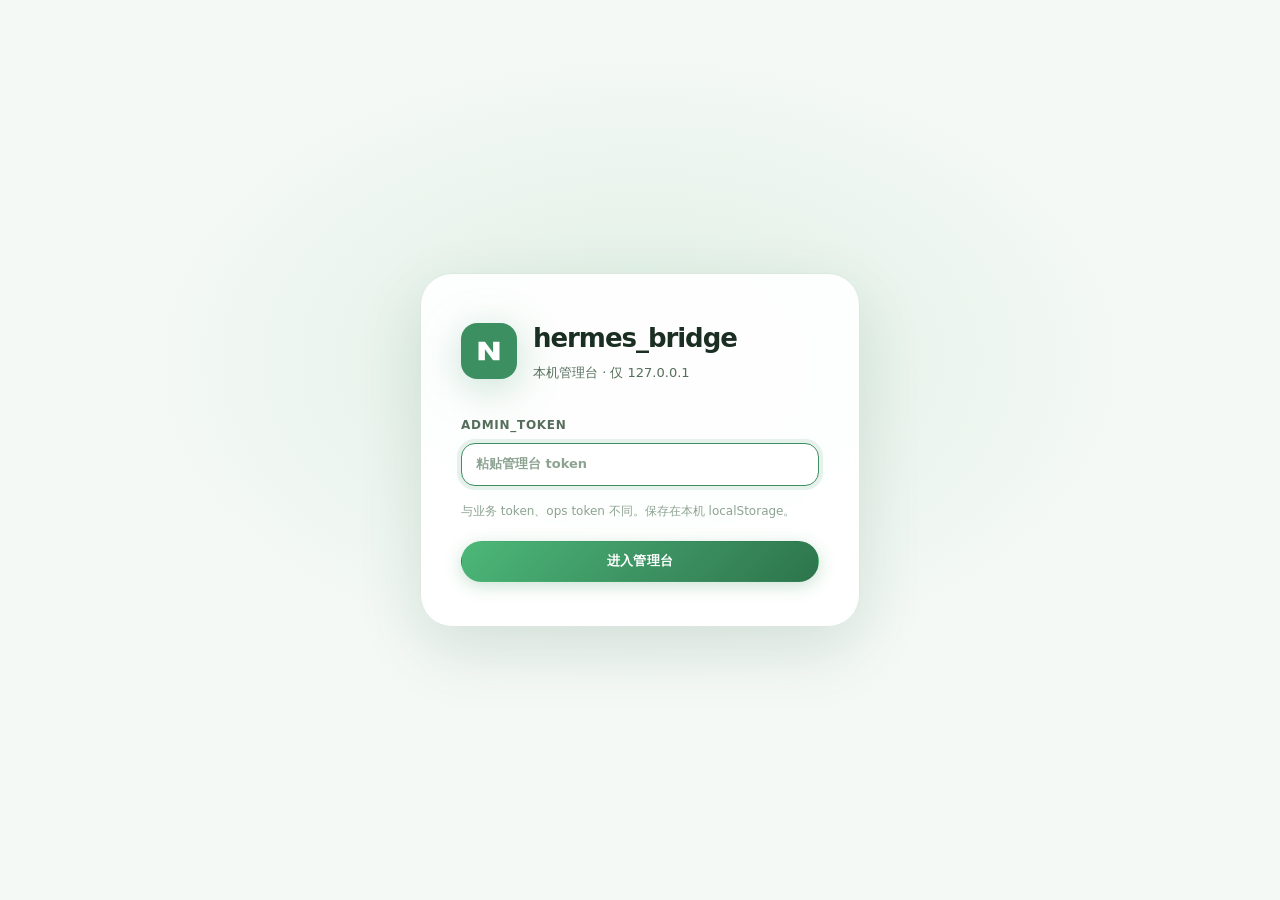
==== commit 371321d7: "✨ feat(hermes_bridge): UI 视觉升级 + 日志终端化 + 运维面板交互优化" ====
--- a/plugins/hermes_bridge/ui/index.html
+++ b/plugins/hermes_bridge/ui/index.html
@@ -3,17 +3,17 @@
 <head>
   <meta charset="utf-8" />
   <meta name="viewport" content="width=device-width, initial-scale=1" />
-  <meta name="theme-color" content="#f4f8f3" />
+  <meta name="theme-color" content="#f5f9f6" />
   <meta name="color-scheme" content="light" />
   <title>hermes_bridge · 本机管理台</title>
-  <link rel="icon" href="data:image/svg+xml,%3Csvg xmlns='http://www.w3.org/2000/svg' viewBox='0 0 32 32'%3E%3Crect width='32' height='32' rx='8' fill='%233f8f62'/%3E%3Ccircle cx='16' cy='13' r='4.2' fill='%23e8f6ec'/%3E%3Cpath d='M10 22c1.8-3.4 10.2-3.4 12 0' stroke='%23e8f6ec' stroke-width='2.2' fill='none' stroke-linecap='round'/%3E%3C/svg%3E" />
+  <link rel="icon" href="data:image/svg+xml,%3Csvg xmlns='http://www.w3.org/2000/svg' viewBox='0 0 32 32'%3E%3Crect width='32' height='32' rx='8' fill='%233b8f60'/%3E%3Ccircle cx='16' cy='13' r='4.2' fill='%23e8f6ec'/%3E%3Cpath d='M10 22c1.8-3.4 10.2-3.4 12 0' stroke='%23e8f6ec' stroke-width='2.2' fill='none' stroke-linecap='round'/%3E%3C/svg%3E" />
   <link rel="stylesheet" href="style.css" />
 </head>
 <body>
   <div id="login-screen" class="login-screen hidden">
     <div class="login-card">
       <div class="login-brand">
-        <svg class="logo-mark" viewBox="0 0 48 48" aria-hidden="true"><rect width="48" height="48" rx="14" fill="#3f8f62"/><path d="M15 32V16h5.5l7 9.5V16H33v16h-5.5l-7-9.5V32z" fill="#fff"/></svg>
+        <svg class="logo-mark" viewBox="0 0 48 48" aria-hidden="true"><rect width="48" height="48" rx="14" fill="#3b8f60"/><path d="M15 32V16h5.5l7 9.5V16H33v16h-5.5l-7-9.5V32z" fill="#fff"/></svg>
         <div>
           <h1>hermes_bridge</h1>
           <p>本机管理台 · 仅 127.0.0.1</p>
@@ -34,7 +34,7 @@
   <div id="app-shell" class="app-shell hidden">
     <aside class="sidebar">
       <div class="sidebar-brand">
-        <svg class="logo-mark sm" viewBox="0 0 48 48" aria-hidden="true"><rect width="48" height="48" rx="14" fill="#3f8f62"/><path d="M15 32V16h5.5l7 9.5V16H33v16h-5.5l-7-9.5V32z" fill="#fff"/></svg>
+        <svg class="logo-mark sm" viewBox="0 0 48 48" aria-hidden="true"><rect width="48" height="48" rx="14" fill="#3b8f60"/><path d="M15 32V16h5.5l7 9.5V16H33v16h-5.5l-7-9.5V32z" fill="#fff"/></svg>
         <div>
           <div class="name">hermes_bridge</div>
           <div class="ver" id="ver">—</div>
@@ -163,16 +163,18 @@
               <summary>Sessions <span id="hermes-sessions-count" class="muted"></span></summary>
               <div id="hermes-sessions" class="list"></div>
             </details>
-            <details class="fold" open>
+            <details class="fold">
               <summary>日志</summary>
-              <div class="toolbar">
+              <div class="log-toolbar">
                 <select id="hermes-log-file">
                   <option value="agent">agent.log</option>
                   <option value="gateway">gateway.log</option>
                   <option value="errors">errors.log</option>
                 </select>
-                <input id="hermes-log-grep" placeholder="过滤子串" />
-                <button type="button" id="btnHermesLog" class="ghost">拉取</button>
+                <input id="hermes-log-grep" placeholder="过滤子串 / 正则" />
+                <button type="button" id="btnHermesLog" class="primary">拉取</button>
+                <label class="log-auto-scroll"><input type="checkbox" id="hermes-log-auto" checked /> 自动滚底</label>
+                <span id="hermes-log-info" class="log-info"></span>
               </div>
               <pre id="hermes-log" class="code-block">—</pre>
             </details>
--- a/plugins/hermes_bridge/ui/style.css
+++ b/plugins/hermes_bridge/ui/style.css
@@ -1,78 +1,85 @@
 :root {
   color-scheme: light;
-  --bg: #f4f8f3;
-  --bg2: #eef5ec;
-  --sidebar: #f7fbf6;
+  --bg: #f5f9f6;
+  --bg2: #eef4f0;
+  --sidebar: rgba(250, 253, 251, 0.82);
   --panel: #ffffff;
-  --card: #ffffff;
-  --card2: #f8fbf7;
-  --card-hover: #f1f7ef;
-  --line: #d7e6d4;
-  --line2: #c3d7bf;
-  --line-glow: #9ec89a;
-  --text: #1f3326;
-  --dim: #5b7260;
-  --faint: #89a08c;
-
-  --accent: #3f8f62;
-  --accent2: #2f7450;
-  --accent-bright: #4aa56f;
-  --accent-dark: #276244;
-  --leaf: #6db37e;
-  --moss: #8fbf7a;
-  --accent-soft: rgba(63, 143, 98, 0.14);
-  --accent-soft2: rgba(63, 143, 98, 0.08);
-  --accent-glow: rgba(63, 143, 98, 0.22);
-
-  --ok: #2f8a55;
-  --ok-soft: rgba(47, 138, 85, 0.12);
-  --ok-glow: rgba(47, 138, 85, 0.22);
-  --bad: #c45b4a;
-  --bad-soft: rgba(196, 91, 74, 0.12);
-  --bad-text: #9a3d30;
-  --bad-glow: rgba(196, 91, 74, 0.18);
-  --warn: #c48a2a;
-  --warn-soft: rgba(196, 138, 42, 0.14);
-  --warn-glow: rgba(196, 138, 42, 0.2);
+  --card: rgba(255, 255, 255, 0.92);
+  --card-hover: #f4f9f5;
+  --line: #dce8df;
+  --line2: #c8d9cc;
+  --line-glow: #a8cfb2;
+  --text: #1a2e22;
+  --dim: #566e5c;
+  --faint: #8da392;
+
+  --accent: #3b8f60;
+  --accent2: #2d754c;
+  --accent-bright: #4cb878;
+  --accent-dark: #245f3e;
+  --leaf: #6db87e;
+  --moss: #92c482;
+  --accent-soft: rgba(59, 143, 96, 0.12);
+  --accent-soft2: rgba(59, 143, 96, 0.06);
+  --accent-glow: rgba(59, 143, 96, 0.2);
+
+  --ok: #2d8a52;
+  --ok-soft: rgba(45, 138, 82, 0.1);
+  --ok-glow: rgba(45, 138, 82, 0.2);
+  --bad: #c4564a;
+  --bad-soft: rgba(196, 86, 74, 0.1);
+  --bad-text: #943a2e;
+  --bad-glow: rgba(196, 86, 74, 0.16);
+  --warn: #c48828;
+  --warn-soft: rgba(196, 136, 40, 0.12);
+  --warn-glow: rgba(196, 136, 40, 0.18);
   --purple: #6d8f6a;
-  --purple-soft: rgba(109, 143, 106, 0.14);
-  --purple-glow: rgba(109, 143, 106, 0.18);
-
-  --r: 18px;
-  --rs: 12px;
-  --font: "Segoe UI", system-ui, -apple-system, "PingFang SC", "Microsoft YaHei", sans-serif;
-  --mono: ui-monospace, "Cascadia Code", Consolas, "JetBrains Mono", monospace;
-  --sidebar-w: 236px;
-  --topbar-h: 72px;
-
-  --grad: linear-gradient(135deg, #4aa56f 0%, #3f8f62 58%, #2f7450 100%);
-  --grad-hover: linear-gradient(135deg, #5bb57d 0%, #48a06c 58%, #347c55 100%);
-  --grad-subtle: linear-gradient(180deg, rgba(77, 168, 112, 0.1) 0%, rgba(47, 116, 80, 0.04) 100%);
-  --shadow-elevated: 0 10px 28px rgba(47, 86, 58, 0.08);
-  --shadow-float: 0 18px 48px rgba(47, 86, 58, 0.12);
+  --purple-soft: rgba(109, 143, 106, 0.12);
+
+  --r: 20px;
+  --rs: 14px;
+  --font: "Inter", "Segoe UI", system-ui, -apple-system, "PingFang SC", "Microsoft YaHei", sans-serif;
+  --mono: "JetBrains Mono", "Cascadia Code", ui-monospace, Consolas, monospace;
+  --sidebar-w: 248px;
+  --topbar-h: 76px;
+
+  --grad: linear-gradient(135deg, #4cb878 0%, #3b8f60 58%, #2d754c 100%);
+  --grad-hover: linear-gradient(135deg, #5cc888 0%, #46a06c 58%, #347c55 100%);
+  --shadow-sm: 0 2px 8px rgba(36, 95, 62, 0.04);
+  --shadow-md: 0 8px 24px rgba(36, 95, 62, 0.06);
+  --shadow-lg: 0 16px 48px rgba(36, 95, 62, 0.1);
+  --shadow-float: 0 24px 64px rgba(36, 95, 62, 0.14);
+
+  --log-bg: #1a2420;
+  --log-text: #c8ddd0;
+  --log-dim: #6b8a74;
+  --log-accent: #6ee7a0;
+  --log-warn: #f0c060;
+  --log-err: #f08070;
 }
 
 ::selection { background: var(--accent-soft); color: var(--text); }
-* { box-sizing: border-box; }
+* { box-sizing: border-box; margin: 0; padding: 0; }
 *, *:focus-visible { outline: none; }
 :focus-visible {
   box-shadow: 0 0 0 3px var(--accent-soft);
-  border-color: var(--accent);
+  border-color: var(--accent) !important;
 }
 
 html { height: 100%; }
 body {
-  margin: 0;
   font-family: var(--font);
   font-size: 14px;
   color: var(--text);
   background:
-    radial-gradient(900px 520px at 88% -8%, rgba(157, 201, 146, 0.28), transparent 60%),
-    radial-gradient(720px 480px at -8% 18%, rgba(111, 176, 132, 0.16), transparent 55%),
-    linear-gradient(180deg, #f7fbf6 0%, var(--bg) 38%, #eef4eb 100%);
-  line-height: 1.55;
+    radial-gradient(ellipse 900px 600px at 90% -5%, rgba(140, 200, 150, 0.22), transparent 60%),
+    radial-gradient(ellipse 700px 500px at -5% 20%, rgba(100, 170, 130, 0.12), transparent 55%),
+    linear-gradient(180deg, #f8fbf9 0%, var(--bg) 40%, #edf3ef 100%);
+  line-height: 1.6;
   -webkit-font-smoothing: antialiased;
+  -moz-osx-font-smoothing: grayscale;
   min-height: 100%;
+  overflow: hidden;
 }
 
 button, input, select, textarea { font: inherit; color: inherit; }
@@ -81,109 +88,126 @@
   border: 1px solid var(--line);
   background: #fff;
   border-radius: 999px;
-  padding: 8px 15px;
-  transition: border-color .18s ease, background .18s ease, box-shadow .18s ease, transform .18s ease;
+  padding: 9px 18px;
+  font-weight: 600;
+  font-size: 13px;
+  letter-spacing: 0.01em;
+  white-space: nowrap;
   user-select: none;
-  white-space: nowrap;
-  font-weight: 600;
+  transition: all .2s cubic-bezier(.4,0,.2,1);
 }
 button:hover {
   border-color: var(--line-glow);
   background: var(--card-hover);
-  box-shadow: 0 6px 16px rgba(47, 86, 58, 0.08);
-}
-button:active { transform: translateY(1px); }
-button:disabled { opacity: .45; pointer-events: none; }
+  box-shadow: var(--shadow-sm);
+  transform: translateY(-1px);
+}
+button:active { transform: translateY(0); box-shadow: none; }
+button:disabled { opacity: .4; pointer-events: none; transform: none; }
 
 button.primary {
   background: var(--grad);
   border-color: transparent;
   color: #fff;
-  box-shadow: 0 10px 22px rgba(63, 143, 98, 0.22);
+  box-shadow: 0 4px 16px rgba(59, 143, 96, 0.25);
 }
 button.primary:hover {
   background: var(--grad-hover);
-  box-shadow: 0 14px 26px rgba(63, 143, 98, 0.26);
+  box-shadow: 0 8px 24px rgba(59, 143, 96, 0.3);
+  transform: translateY(-2px);
 }
 button.ghost {
   background: transparent;
   border-color: transparent;
+  color: var(--dim);
 }
 button.ghost:hover {
   background: var(--accent-soft2);
-  border-color: rgba(63, 143, 98, 0.16);
+  color: var(--text);
+  border-color: rgba(59, 143, 96, 0.12);
 }
 button.danger {
   color: var(--bad-text);
   background: var(--bad-soft);
-  border-color: rgba(196, 91, 74, 0.22);
-}
-button.danger:hover { background: rgba(196, 91, 74, 0.18); }
+  border-color: rgba(196, 86, 74, 0.18);
+}
+button.danger:hover {
+  background: rgba(196, 86, 74, 0.16);
+  border-color: rgba(196, 86, 74, 0.28);
+}
 button.btn-block { width: 100%; }
 
 input, select, textarea {
   background: #fff;
   border: 1px solid var(--line);
-  border-radius: 12px;
-  padding: 10px 12px;
+  border-radius: var(--rs);
+  padding: 10px 14px;
+  font-size: 13px;
   min-width: 0;
-  transition: border-color .18s ease, box-shadow .18s ease;
+  transition: border-color .2s ease, box-shadow .2s ease;
 }
 input:focus, select:focus, textarea:focus {
   border-color: var(--accent);
   box-shadow: 0 0 0 4px var(--accent-soft);
 }
+input::placeholder { color: var(--faint); }
 
 .hidden { display: none !important; }
-.muted { color: var(--dim); font-size: 12px; }
+.muted { color: var(--faint); font-size: 12px; line-height: 1.5; }
 code {
   font-family: var(--mono);
   font-size: 12px;
   background: var(--bg2);
   border: 1px solid var(--line);
-  padding: 2px 6px;
+  padding: 2px 7px;
   border-radius: 6px;
-}
-
-::-webkit-scrollbar { width: 10px; height: 10px; }
+  word-break: break-all;
+}
+
+::-webkit-scrollbar { width: 8px; height: 8px; }
+::-webkit-scrollbar-track { background: transparent; }
 ::-webkit-scrollbar-thumb {
-  background: #c7dcc4;
-  border: 2px solid transparent;
-  background-clip: padding-box;
+  background: rgba(168, 207, 178, 0.5);
   border-radius: 999px;
 }
-
+::-webkit-scrollbar-thumb:hover { background: rgba(168, 207, 178, 0.8); }
+
+/* ---- Login ---- */
 .login-screen {
-  min-height: 100vh;
+  position: fixed;
+  inset: 0;
+  z-index: 50;
   display: grid;
   place-items: center;
   padding: 24px;
+  background:
+    radial-gradient(ellipse 800px 500px at 50% 40%, rgba(120, 190, 140, 0.18), transparent 65%),
+    var(--bg);
 }
 .login-card {
-  width: min(420px, 100%);
-  background: rgba(255, 255, 255, 0.88);
-  border: 1px solid var(--line);
-  border-radius: 28px;
-  padding: 36px 32px;
+  width: min(440px, 100%);
+  background: rgba(255, 255, 255, 0.92);
+  border: 1px solid var(--line);
+  border-radius: 32px;
+  padding: 44px 40px;
   box-shadow: var(--shadow-float);
-  backdrop-filter: blur(16px);
+  backdrop-filter: blur(24px) saturate(1.4);
 }
 .login-brand {
   display: flex;
-  gap: 14px;
-  align-items: center;
-  margin-bottom: 24px;
-}
-.login-brand h1 { margin: 0; font-size: 24px; letter-spacing: -0.03em; }
-.login-brand p { margin: 4px 0 0; color: var(--dim); }
+  gap: 16px;
+  align-items: center;
+  margin-bottom: 32px;
+}
+.login-brand h1 { margin: 0; font-size: 26px; font-weight: 800; letter-spacing: -0.04em; color: var(--text); }
+.login-brand p { margin: 4px 0 0; color: var(--dim); font-size: 13px; }
 .logo-mark {
-  width: 52px;
-  height: 52px;
+  width: 56px;
+  height: 56px;
   flex-shrink: 0;
-  display: block;
-  filter: drop-shadow(0 12px 24px rgba(63, 143, 98, 0.24));
-}
-.logo-mark.sm { width: 38px; height: 38px; }
+  filter: drop-shadow(0 8px 20px rgba(59, 143, 96, 0.28));
+}
+.logo-mark.sm { width: 36px; height: 36px; }
 .login-form label {
   display: flex;
   flex-direction: column;
@@ -191,18 +215,22 @@
   font-size: 12px;
   font-weight: 700;
   color: var(--dim);
-  margin-bottom: 14px;
-}
-.login-hint { margin: 0 0 16px; font-size: 12px; color: var(--faint); }
+  text-transform: uppercase;
+  letter-spacing: 0.06em;
+  margin-bottom: 16px;
+}
+.login-hint { margin: 0 0 20px; font-size: 12px; color: var(--faint); line-height: 1.6; }
 .login-error {
   background: var(--bad-soft);
-  border: 1px solid rgba(196, 91, 74, 0.22);
+  border: 1px solid rgba(196, 86, 74, 0.18);
   color: var(--bad-text);
-  padding: 10px 12px;
+  padding: 12px 16px;
   border-radius: var(--rs);
-  margin-bottom: 14px;
-}
-
+  margin-bottom: 16px;
+  font-size: 13px;
+}
+
+/* ---- Shell ---- */
 .app-shell {
   display: grid;
   grid-template-columns: var(--sidebar-w) 1fr;
@@ -215,39 +243,43 @@
   height: 100vh;
   display: flex;
   flex-direction: column;
-  background: rgba(247, 251, 246, 0.86);
+  background: var(--sidebar);
   border-right: 1px solid var(--line);
-  padding: 18px 12px;
-  backdrop-filter: blur(16px);
+  padding: 20px 14px;
+  backdrop-filter: blur(20px) saturate(1.3);
+  z-index: 10;
 }
 .sidebar-brand {
   display: flex;
   gap: 12px;
   align-items: center;
-  padding: 6px 10px 18px;
+  padding: 8px 12px 20px;
   border-bottom: 1px solid var(--line);
-  margin-bottom: 12px;
-}
-.sidebar-brand .name { font-weight: 800; }
+  margin-bottom: 14px;
+}
+.sidebar-brand .name { font-weight: 800; font-size: 15px; letter-spacing: -0.02em; }
 .sidebar-brand .ver {
-  font-size: 11px;
+  font-size: 10px;
   color: var(--accent-dark);
   font-weight: 700;
-  padding: 2px 8px;
+  padding: 3px 10px;
   background: var(--accent-soft);
   border-radius: 999px;
+  letter-spacing: 0.02em;
 }
 .nav {
   display: flex;
   flex-direction: column;
-  gap: 4px;
+  gap: 2px;
   flex: 1;
-  overflow: auto;
+  overflow-y: auto;
+  overflow-x: hidden;
+  padding: 0 2px;
 }
 .nav-label {
-  margin: 14px 10px 6px;
+  margin: 18px 12px 6px;
   font-size: 10px;
-  letter-spacing: 0.14em;
+  letter-spacing: 0.16em;
   text-transform: uppercase;
   color: var(--faint);
   font-weight: 800;
@@ -255,130 +287,165 @@
 .nav button {
   display: flex;
   align-items: center;
-  gap: 10px;
+  gap: 12px;
   width: 100%;
   text-align: left;
   background: transparent;
-  border-color: transparent;
-  color: var(--dim);
-  padding: 10px 12px;
-  border-radius: 14px;
-}
-.nav button:hover { color: var(--text); background: rgba(63, 143, 98, 0.08); }
+  border: 1px solid transparent;
+  color: var(--dim);
+  padding: 11px 14px;
+  border-radius: var(--rs);
+  font-size: 13px;
+  font-weight: 500;
+}
+.nav button:hover {
+  color: var(--text);
+  background: rgba(59, 143, 96, 0.06);
+}
 .nav button.active {
   color: var(--accent-dark);
   background: #fff;
   border-color: var(--line);
-  box-shadow: 0 8px 18px rgba(47, 86, 58, 0.06);
-}
-.nav-ico { width: 1.2em; text-align: center; }
-.sidebar-foot { padding-top: 10px; border-top: 1px solid var(--line); }
-
-.workspace { min-width: 0; display: flex; flex-direction: column; height: 100vh; overflow: hidden; }
+  box-shadow: var(--shadow-sm);
+  font-weight: 700;
+}
+.nav-ico { width: 1.3em; text-align: center; font-size: 14px; opacity: .85; }
+.sidebar-foot { padding-top: 12px; border-top: 1px solid var(--line); display: flex; flex-direction: column; gap: 6px; }
+
+.workspace {
+  min-width: 0;
+  display: flex;
+  flex-direction: column;
+  height: 100vh;
+  overflow: hidden;
+}
 .topbar {
   position: sticky;
   top: 0;
-  z-index: 5;
+  z-index: 8;
   display: flex;
   justify-content: space-between;
   align-items: flex-start;
-  gap: 14px;
-  padding: 18px 28px 12px;
-  background: rgba(244, 248, 243, 0.9);
-  backdrop-filter: blur(18px);
+  gap: 16px;
+  padding: 20px 32px 14px;
+  background: rgba(245, 249, 246, 0.92);
+  backdrop-filter: blur(20px) saturate(1.2);
   border-bottom: 1px solid var(--line);
   flex-shrink: 0;
 }
-.topbar h1 { margin: 0; font-size: 28px; letter-spacing: -0.04em; }
-.page-sub { margin: 6px 0 0; color: var(--dim); }
+.topbar h1 {
+  margin: 0;
+  font-size: 30px;
+  font-weight: 800;
+  letter-spacing: -0.04em;
+  line-height: 1.1;
+}
+.page-sub { margin: 6px 0 0; color: var(--dim); font-size: 13px; }
 .topbar-actions { display: flex; gap: 8px; flex-wrap: wrap; }
 
 main {
-  padding: 12px 28px 24px;
-  max-width: none;
+  padding: 16px 32px 32px;
   flex: 1;
   min-height: 0;
-  overflow: auto;
+  overflow-y: auto;
+  overflow-x: hidden;
+  scroll-behavior: smooth;
 }
 .panel { display: none; }
-.panel.active { display: block; animation: panelIn .28s ease; }
+.panel.active { display: block; animation: panelIn .32s cubic-bezier(.4,0,.2,1); }
 .panel.panel-fill.active {
   display: flex;
   flex-direction: column;
-  height: 100%;
+  /* 不强制 height:100%，让内容自然撑开、跟随 main 滚动 */
   min-height: 0;
 }
 @keyframes panelIn {
-  from { opacity: 0; transform: translateY(8px); }
+  from { opacity: 0; transform: translateY(10px); }
   to { opacity: 1; transform: none; }
 }
 
-.lead, .gate-line, .card-block, .form, .help-box, .pager, .send-bar, .sticker-detail-floating {
-  background: rgba(255, 255, 255, 0.78);
+/* ---- Shared blocks ---- */
+.lead, .gate-line, .card-block, .form, .help-box, .pager, .send-bar {
+  background: var(--card);
   border: 1px solid var(--line);
   border-radius: var(--r);
-  box-shadow: 0 10px 24px rgba(47, 86, 58, 0.04);
-}
-.lead, .gate-line { margin: 0 0 16px; padding: 14px 16px; color: var(--dim); }
+  box-shadow: var(--shadow-sm);
+  backdrop-filter: blur(8px);
+}
+.lead, .gate-line { margin: 0 0 18px; padding: 16px 20px; color: var(--dim); font-size: 13px; line-height: 1.6; }
 .section-head {
   display: flex;
   align-items: baseline;
-  gap: 10px;
-  margin: 24px 0 12px;
-}
-.section-head h3 { margin: 0; font-size: 15px; }
-
+  gap: 12px;
+  margin: 28px 0 14px;
+}
+.section-head h3 { margin: 0; font-size: 14px; font-weight: 700; letter-spacing: -0.01em; color: var(--text); }
+
+/* Cards grid — prevent overflow */
 .cards {
   display: grid;
-  grid-template-columns: repeat(auto-fill, minmax(168px, 1fr));
-  gap: 12px;
-  margin-bottom: 18px;
+  grid-template-columns: repeat(auto-fill, minmax(180px, 1fr));
+  gap: 14px;
+  margin-bottom: 20px;
 }
 .card {
-  background: rgba(255, 255, 255, 0.86);
-  border: 1px solid var(--line);
-  border-radius: 20px;
-  padding: 16px 18px;
-  transition: transform .18s ease, box-shadow .18s ease;
+  background: var(--card);
+  border: 1px solid var(--line);
+  border-radius: var(--r);
+  padding: 14px 16px;
+  min-width: 0;
+  transition: transform .2s ease, box-shadow .2s ease, border-color .2s ease;
 }
 .card:hover {
   transform: translateY(-2px);
-  box-shadow: var(--shadow-elevated);
+  box-shadow: var(--shadow-md);
+  border-color: var(--line-glow);
 }
 .card .label {
-  font-size: 11px;
+  font-size: 10px;
   color: var(--faint);
   font-weight: 800;
-  letter-spacing: 0.08em;
+  letter-spacing: 0.1em;
   text-transform: uppercase;
+  white-space: nowrap;
+  overflow: hidden;
+  text-overflow: ellipsis;
 }
 .card .value {
-  margin-top: 10px;
-  font-size: 1.45em;
+  margin-top: 6px;
+  font-size: 1.35em;
   font-weight: 800;
   letter-spacing: -0.03em;
-}
-.card .value.mono { font-family: var(--mono); font-size: 1.05em; }
-.card.ok { border-color: rgba(47, 138, 85, 0.28); background: #f4fbf6; }
+  line-height: 1.2;
+  overflow-wrap: anywhere;
+  word-break: break-word;
+  min-width: 0;
+}
+.card .value.mono { font-family: var(--mono); font-size: 1em; letter-spacing: -0.01em; }
+.card.ok { border-color: rgba(45, 138, 82, 0.24); background: rgba(244, 251, 246, 0.9); }
 .card.ok .value { color: var(--ok); }
-.card.bad { border-color: rgba(196, 91, 74, 0.24); background: #fdf6f4; }
+.card.bad { border-color: rgba(196, 86, 74, 0.2); background: rgba(253, 246, 244, 0.9); }
 .card.bad .value { color: var(--bad); }
 
 .alerts:empty { display: none; }
 .alerts {
   background: var(--bad-soft);
-  border: 1px solid rgba(196, 91, 74, 0.18);
+  border: 1px solid rgba(196, 86, 74, 0.16);
   color: var(--bad-text);
   border-radius: var(--r);
-  padding: 14px 16px;
-  margin-bottom: 16px;
+  padding: 16px 20px;
+  margin-bottom: 18px;
+  font-size: 13px;
+  line-height: 1.6;
 }
 .alerts.ok {
   background: var(--ok-soft);
-  border-color: rgba(47, 138, 85, 0.18);
-  color: #246744;
-}
-.alerts ul { margin: 0; padding-left: 1.2em; }
+  border-color: rgba(45, 138, 82, 0.16);
+  color: #1f6840;
+}
+.alerts ul { margin: 0; padding-left: 1.3em; }
+.alerts li { margin-bottom: 4px; }
+.alerts li:last-child { margin-bottom: 0; }
 
 .toolbar, .form-actions {
   display: flex;
@@ -387,62 +454,90 @@
   margin-bottom: 14px;
   align-items: center;
 }
-.toolbar input, .toolbar select { flex: 1; min-width: 150px; }
-.toolbar #sticker-page-size { flex: 0 0 auto; }
-.card-block { padding: 18px; margin-bottom: 18px; }
+.toolbar input, .toolbar select { flex: 1; min-width: 160px; }
+.toolbar #sticker-page-size { flex: 0 0 auto; min-width: auto; }
+.card-block { padding: 20px; margin-bottom: 20px; }
 
 .form {
   display: grid;
   grid-template-columns: 1fr 1fr;
-  gap: 16px;
-  padding: 20px;
+  gap: 18px;
+  padding: 24px;
 }
 .form label {
   display: flex;
   flex-direction: column;
-  gap: 7px;
-  font-size: 12px;
+  gap: 8px;
+  font-size: 11px;
   color: var(--dim);
   font-weight: 700;
+  text-transform: uppercase;
+  letter-spacing: 0.05em;
 }
 .form label.check {
   flex-direction: row;
   align-items: center;
-  gap: 10px;
+  gap: 12px;
   grid-column: 1 / -1;
   color: var(--text);
-}
-.form-actions { grid-column: 1 / -1; margin: 6px 0 0; }
+  text-transform: none;
+  font-size: 13px;
+}
+.form-actions { grid-column: 1 / -1; margin: 8px 0 0; }
 .form-compact { grid-template-columns: 1fr 1fr 1fr; }
 .form-compact .form-actions {
   position: sticky;
   bottom: 0;
-  background: linear-gradient(180deg, transparent, #fbfffa 28%);
-  padding-top: 10px;
-}
-
+  background: linear-gradient(180deg, transparent, rgba(251, 255, 250, 0.95) 30%);
+  padding-top: 14px;
+  z-index: 2;
+}
+
+/* List items — prevent overflow */
 .list { display: flex; flex-direction: column; gap: 10px; }
 .item {
   display: flex;
   gap: 14px;
   align-items: center;
-  flex-wrap: wrap;
-  background: rgba(255, 255, 255, 0.82);
-  border: 1px solid var(--line);
-  border-radius: 18px;
-  padding: 14px 16px;
-}
+  flex-wrap: nowrap;
+  background: var(--card);
+  border: 1px solid var(--line);
+  border-radius: var(--r);
+  padding: 14px 18px;
+  min-width: 0;
+  transition: border-color .18s ease, box-shadow .18s ease;
+}
+.item:hover { border-color: var(--line-glow); }
 .item { cursor: default; }
 .item.btn-profile { cursor: pointer; }
-.item .grow strong { display: block; margin-bottom: 3px; }
+.item .grow {
+  flex: 1;
+  min-width: 0;
+  overflow: hidden;
+}
+.item .grow strong {
+  display: block;
+  margin-bottom: 3px;
+  white-space: nowrap;
+  overflow: hidden;
+  text-overflow: ellipsis;
+  max-width: 100%;
+}
+.item .grow .muted {
+  white-space: nowrap;
+  overflow: hidden;
+  text-overflow: ellipsis;
+  max-width: 100%;
+}
 .item.reg-item .grow.mono {
   font-size: 11px;
   color: var(--dim);
   word-break: break-all;
   white-space: pre-wrap;
   font-family: var(--mono);
-}
-.kv-wrap { display: flex; flex-wrap: wrap; gap: 7px; }
+  line-height: 1.5;
+}
+.kv-wrap { display: flex; flex-wrap: wrap; gap: 6px; min-width: 0; }
 .kv {
   display: inline-flex;
   align-items: baseline;
@@ -453,65 +548,78 @@
   padding: 3px 10px;
   font-size: 11px;
   color: var(--dim);
-}
-.kv b { color: var(--faint); font-size: 10px; text-transform: uppercase; }
+  max-width: 100%;
+  overflow: hidden;
+}
+.kv b { color: var(--faint); font-size: 9px; text-transform: uppercase; letter-spacing: 0.04em; flex-shrink: 0; }
 
 .tag {
-  font-size: 11px;
+  font-size: 10px;
   font-weight: 800;
   padding: 4px 10px;
   border-radius: 999px;
   border: 1px solid var(--line);
   color: var(--dim);
   background: #fff;
-}
-.tag.group { color: #2f7450; background: #edf7ef; border-color: #c7e2cb; }
+  white-space: nowrap;
+  flex-shrink: 0;
+  letter-spacing: 0.02em;
+}
+.tag.group { color: #2d754c; background: #edf7ef; border-color: #c7e2cb; }
 .tag.private { color: #3d6d8b; background: #eef6f8; border-color: #c7dde4; }
-.tag.warn { color: var(--warn); background: var(--warn-soft); border-color: rgba(196, 138, 42, 0.22); }
-.tag.bad { color: var(--bad); background: var(--bad-soft); border-color: rgba(196, 91, 74, 0.22); }
-.tag.ok { color: var(--ok); background: var(--ok-soft); border-color: rgba(47, 138, 85, 0.22); }
+.tag.warn { color: var(--warn); background: var(--warn-soft); border-color: rgba(196, 136, 40, 0.2); }
+.tag.bad { color: var(--bad); background: var(--bad-soft); border-color: rgba(196, 86, 74, 0.2); }
+.tag.ok { color: var(--ok); background: var(--ok-soft); border-color: rgba(45, 138, 82, 0.2); }
 
 .mono { font-family: var(--mono); }
 .empty {
   text-align: center;
-  padding: 42px 20px;
+  padding: 48px 24px;
   color: var(--faint);
   border: 1px dashed var(--line2);
   border-radius: var(--r);
-  background: rgba(255, 255, 255, 0.5);
+  background: rgba(255, 255, 255, 0.4);
+  font-size: 13px;
 }
 
 .pill {
   display: inline-flex;
   align-items: center;
-  gap: 7px;
-  padding: 5px 12px;
+  gap: 8px;
+  padding: 6px 14px;
   border-radius: 999px;
   border: 1px solid var(--line);
   background: #fff;
   color: var(--dim);
   font-size: 12px;
+  font-weight: 600;
+  white-space: nowrap;
 }
 .pill::before {
   content: "";
-  width: 8px;
-  height: 8px;
+  width: 7px;
+  height: 7px;
   border-radius: 50%;
   background: var(--faint);
-}
-.pill.live { color: var(--ok); border-color: rgba(47, 138, 85, 0.24); background: #f3faf5; }
-.pill.live::before { background: var(--ok); box-shadow: 0 0 0 4px var(--ok-soft); }
-.pill.err { color: var(--bad); border-color: rgba(196, 91, 74, 0.22); background: #fdf6f4; }
+  flex-shrink: 0;
+}
+.pill.live { color: var(--ok); border-color: rgba(45, 138, 82, 0.22); background: rgba(243, 250, 245, 0.9); }
+.pill.live::before { background: var(--ok); box-shadow: 0 0 0 3px var(--ok-soft); animation: pulse 2s ease-in-out infinite; }
+.pill.err { color: var(--bad); border-color: rgba(196, 86, 74, 0.2); background: rgba(253, 246, 244, 0.9); }
 .pill.err::before { background: var(--bad); }
-.pill.warn { color: var(--warn); background: #fdf8ee; }
-
-.help-box { padding: 12px 16px; margin-bottom: 16px; }
-.help-box summary { cursor: pointer; font-weight: 700; }
+.pill.warn { color: var(--warn); background: rgba(253, 248, 238, 0.9); }
+@keyframes pulse {
+  0%, 100% { opacity: 1; }
+  50% { opacity: .5; }
+}
+
+.help-box { padding: 14px 18px; margin-bottom: 18px; }
+.help-box summary { cursor: pointer; font-weight: 700; font-size: 13px; }
 .legend-grid {
   display: grid;
-  grid-template-columns: repeat(auto-fill, minmax(190px, 1fr));
+  grid-template-columns: repeat(auto-fill, minmax(200px, 1fr));
   gap: 10px;
-  margin-top: 12px;
+  margin-top: 14px;
   font-size: 12px;
   color: var(--dim);
 }
@@ -520,30 +628,41 @@
 .k.dropped { color: var(--bad); }
 .k.cancelled { color: var(--accent-dark); }
 
+/* Trace list */
 .trace-list {
   flex: 1;
   min-height: 0;
-  overflow: auto;
+  overflow-y: auto;
+  overflow-x: hidden;
   display: flex;
   flex-direction: column;
   gap: 8px;
   font-family: var(--mono);
   font-size: 12px;
+  padding-right: 4px;
 }
 .hermes-body {
-  flex: 1;
-  min-height: 0;
-  overflow: auto;
+  /* 去掉独立滚动容器，让 tools/sessions/log 跟随 main 自然滚动 */
+  display: flex;
+  flex-direction: column;
+  gap: 0;
 }
 .trace-item {
   display: grid;
-  grid-template-columns: 108px 1fr;
-  gap: 8px 12px;
-  padding: 12px 14px;
-  background: rgba(255, 255, 255, 0.84);
+  grid-template-columns: 100px 1fr;
+  gap: 8px 14px;
+  padding: 12px 16px;
+  background: var(--card);
   border: 1px solid var(--line);
   border-left-width: 4px;
-  border-radius: 14px;
+  border-radius: var(--rs);
+  min-width: 0;
+  transition: border-color .15s ease;
+}
+.trace-item > div:last-child {
+  min-width: 0;
+  overflow-wrap: anywhere;
+  word-break: break-word;
 }
 .trace-item.pushed { border-left-color: var(--ok); }
 .trace-item.dropped { border-left-color: var(--bad); }
@@ -551,21 +670,67 @@
 .trace-item.scheduled { border-left-color: var(--warn); }
 .trace-item.cancelled { border-left-color: var(--accent); }
 
+/* ---- Log viewer (terminal style) ---- */
 .code-block {
   margin: 0;
-  padding: 16px;
-  background: #f7faf6;
-  border: 1px solid var(--line);
+  padding: 18px 20px;
+  background: var(--log-bg);
+  border: 1px solid rgba(255, 255, 255, 0.06);
   border-radius: var(--r);
   max-height: 360px;
+  min-height: 120px;
   overflow: auto;
   white-space: pre-wrap;
   word-break: break-all;
+  overflow-wrap: anywhere;
   font-family: var(--mono);
   font-size: 12px;
-  color: var(--dim);
-}
-.code-block code { background: transparent; border: none; padding: 0; }
+  line-height: 1.65;
+  color: var(--log-text);
+  tab-size: 4;
+}
+.code-block code { background: transparent; border: none; padding: 0; color: inherit; }
+.code-block .log-line { display: block; padding: 1px 0; }
+.code-block .log-line:hover { background: rgba(255, 255, 255, 0.04); }
+.code-block .log-ln {
+  display: inline-block;
+  width: 3.5em;
+  text-align: right;
+  padding-right: 1em;
+  color: var(--log-dim);
+  user-select: none;
+  font-size: 10px;
+  opacity: .6;
+}
+.code-block .log-hl {
+  background: rgba(110, 231, 160, 0.18);
+  color: var(--log-accent);
+  border-radius: 3px;
+  padding: 0 2px;
+}
+.log-toolbar {
+  display: flex;
+  align-items: center;
+  gap: 8px;
+  margin-bottom: 10px;
+  flex-wrap: wrap;
+}
+.log-toolbar .log-info {
+  margin-left: auto;
+  font-size: 11px;
+  color: var(--faint);
+  font-family: var(--mono);
+}
+.log-auto-scroll {
+  display: inline-flex;
+  align-items: center;
+  gap: 6px;
+  font-size: 11px;
+  color: var(--dim);
+  cursor: pointer;
+  user-select: none;
+}
+.log-auto-scroll input { accent-color: var(--accent); }
 
 @keyframes shimmer {
   0% { background-position: -240px 0; }
@@ -578,15 +743,16 @@
   border-radius: var(--rs);
   min-height: 1em;
 }
-.skeleton-card { height: 84px; width: 100%; }
-.skeleton-item { height: 56px; width: 100%; margin-bottom: 10px; }
+.skeleton-card { height: 90px; width: 100%; border-radius: var(--r); }
+.skeleton-item { height: 58px; width: 100%; margin-bottom: 10px; border-radius: var(--r); }
 .loading-dots {
   display: flex;
   gap: 8px;
   align-items: center;
   justify-content: center;
-  padding: 40px 0;
+  padding: 48px 0;
   color: var(--faint);
+  font-size: 13px;
 }
 
 .pager {
@@ -595,29 +761,37 @@
   justify-content: space-between;
   gap: 14px;
   flex-wrap: wrap;
-  margin-top: 16px;
-  padding: 14px 18px;
+  margin-top: 18px;
+  padding: 14px 20px;
   font-size: 12px;
   color: var(--dim);
 }
 .pager-count { color: var(--accent-dark); font-weight: 800; }
-.pager-nav { display: flex; align-items: center; gap: 8px; flex-wrap: wrap; }
-.pager-jump { width: 60px; text-align: center; }
+.pager-nav { display: flex; align-items: center; gap: 6px; flex-wrap: wrap; }
+.pager-jump { width: 64px; text-align: center; }
 
 .toast {
   position: fixed;
-  right: 24px;
-  bottom: 24px;
+  right: 28px;
+  bottom: 28px;
   z-index: 100;
-  background: #fff;
-  border: 1px solid var(--line);
-  padding: 12px 18px;
-  border-radius: 16px;
+  background: rgba(255, 255, 255, 0.96);
+  border: 1px solid var(--line);
+  padding: 14px 22px;
+  border-radius: 18px;
   box-shadow: var(--shadow-float);
-  max-width: 400px;
-}
-.toast.err { color: var(--bad-text); border-color: rgba(196, 91, 74, 0.28); background: #fff6f4; }
-.toast.warn { color: var(--warn); background: #fff9ef; }
+  max-width: 420px;
+  font-size: 13px;
+  font-weight: 500;
+  backdrop-filter: blur(12px);
+  animation: toastIn .28s cubic-bezier(.4,0,.2,1);
+}
+.toast.err { color: var(--bad-text); border-color: rgba(196, 86, 74, 0.24); background: rgba(255, 246, 244, 0.96); }
+.toast.warn { color: var(--warn); background: rgba(255, 249, 239, 0.96); }
+@keyframes toastIn {
+  from { opacity: 0; transform: translateY(12px) scale(.96); }
+  to { opacity: 1; transform: none; }
+}
 
 .cmdk, .confirm {
   position: fixed;
@@ -625,62 +799,84 @@
   z-index: 40;
   display: grid;
   place-items: start center;
-  padding: 12vh 16px 24px;
-  background: rgba(31, 51, 38, 0.28);
-  backdrop-filter: blur(10px);
+  padding: 14vh 16px 24px;
+  background: rgba(26, 46, 34, 0.32);
+  backdrop-filter: blur(12px) saturate(1.2);
+  animation: overlayIn .2s ease;
 }
 .confirm { place-items: center; }
+@keyframes overlayIn {
+  from { opacity: 0; }
+  to { opacity: 1; }
+}
 .cmdk-card, .confirm-card {
-  width: min(560px, 100%);
-  background: rgba(255, 255, 255, 0.96);
-  border: 1px solid var(--line);
-  border-radius: 24px;
+  width: min(580px, 100%);
+  background: rgba(255, 255, 255, 0.98);
+  border: 1px solid var(--line);
+  border-radius: 28px;
   box-shadow: var(--shadow-float);
-  padding: 18px;
+  padding: 22px;
+  animation: cardIn .24s cubic-bezier(.4,0,.2,1);
+}
+@keyframes cardIn {
+  from { opacity: 0; transform: translateY(16px) scale(.97); }
+  to { opacity: 1; transform: none; }
 }
 .cmdk-head, .confirm-card h2 {
   display: flex;
   justify-content: space-between;
   align-items: baseline;
   gap: 12px;
-  margin: 0 0 12px;
-}
-.cmdk-head h2, .confirm-card h2 { font-size: 16px; }
+  margin: 0 0 14px;
+}
+.cmdk-head h2, .confirm-card h2 { font-size: 17px; font-weight: 800; letter-spacing: -0.02em; }
+.cmdk-head span { font-size: 11px; color: var(--faint); }
 .cmdk-card input {
   width: 100%;
-  margin-bottom: 10px;
-}
-.cmdk-list { display: flex; flex-direction: column; gap: 6px; max-height: 46vh; overflow: auto; }
+  margin-bottom: 12px;
+  font-size: 15px;
+  padding: 14px 16px;
+  border-radius: var(--rs);
+}
+.cmdk-list { display: flex; flex-direction: column; gap: 4px; max-height: 48vh; overflow: auto; padding: 2px; }
 .cmdk-item {
   width: 100%;
   text-align: left;
-  border-radius: 14px;
-  padding: 10px 12px;
+  border-radius: var(--rs);
+  padding: 12px 14px;
   display: flex;
   justify-content: space-between;
+  align-items: center;
   gap: 12px;
+  border: 1px solid transparent;
+  font-size: 13px;
 }
 .cmdk-item.active, .cmdk-item:hover {
   background: var(--accent-soft);
-  border-color: rgba(63, 143, 98, 0.22);
-}
-.confirm-card p { margin: 0 0 18px; color: var(--dim); line-height: 1.6; }
-
+  border-color: rgba(59, 143, 96, 0.16);
+}
+.cmdk-item strong { font-weight: 700; }
+.confirm-card p { margin: 0 0 20px; color: var(--dim); line-height: 1.7; font-size: 14px; }
+
+/* Sticker layout */
 .sticker-layout {
   display: grid;
-  grid-template-columns: 228px minmax(0, 1fr);
+  grid-template-columns: 240px minmax(0, 1fr);
   gap: 18px;
   min-height: 0;
   flex: 1;
   height: 100%;
 }
 .mood-pane {
-  background: rgba(255, 255, 255, 0.78);
+  background: var(--card);
   border: 1px solid var(--line);
   border-radius: var(--r);
-  padding: 14px;
-  overflow: auto;
-  min-height: 0;
+  padding: 16px;
+  max-height: calc(100vh - 160px);
+  overflow-y: auto;
+  overflow-x: hidden;
+  position: sticky;
+  top: 90px;
 }
 .sticker-main {
   min-width: 0;
@@ -690,62 +886,57 @@
 }
 .sticker-grid {
   display: grid;
-  grid-template-columns: repeat(auto-fill, minmax(176px, 1fr));
-  gap: 12px;
-  overflow: auto;
+  grid-template-columns: repeat(auto-fill, minmax(180px, 1fr));
+  gap: 14px;
+  overflow-y: auto;
+  overflow-x: hidden;
   min-height: 0;
   flex: 1;
   padding-right: 4px;
   align-content: start;
 }
-.mood-pane {
-  background: rgba(255, 255, 255, 0.78);
-  border: 1px solid var(--line);
-  border-radius: var(--r);
-  padding: 14px;
-  max-height: calc(100vh - 160px);
-  overflow: auto;
-  position: sticky;
-  top: 90px;
-}
 .mood-pane-head {
   display: flex;
   justify-content: space-between;
-  font-size: 11px;
+  font-size: 10px;
   font-weight: 800;
   color: var(--faint);
   text-transform: uppercase;
-  letter-spacing: 0.08em;
-  margin-bottom: 10px;
-}
-.mood-list { display: flex; flex-direction: column; gap: 3px; }
+  letter-spacing: 0.1em;
+  margin-bottom: 12px;
+}
+.mood-list { display: flex; flex-direction: column; gap: 2px; }
 .mood-item {
   width: 100%;
   text-align: left;
   background: transparent;
-  border-color: transparent;
-  color: var(--dim);
-  padding: 9px 12px;
-  border-radius: 12px;
+  border: 1px solid transparent;
+  color: var(--dim);
+  padding: 10px 14px;
+  border-radius: var(--rs);
   display: flex;
   justify-content: space-between;
+  font-size: 13px;
+  font-weight: 500;
 }
 .mood-item:hover, .mood-item.active {
   background: #fff;
   color: var(--text);
   border-color: var(--line);
-}
-.mood-item .cnt { color: var(--faint); font-variant-numeric: tabular-nums; }
+  font-weight: 700;
+}
+.mood-item .cnt { color: var(--faint); font-variant-numeric: tabular-nums; font-size: 11px; }
 .tag-cloud { display: flex; flex-wrap: wrap; gap: 6px; }
 .tag-cloud button {
   font-size: 11px;
-  padding: 5px 10px;
+  padding: 6px 12px;
   background: #fff;
   color: var(--dim);
+  font-weight: 600;
 }
 .tag-cloud button.active {
   background: var(--accent-soft);
-  border-color: rgba(63, 143, 98, 0.28);
+  border-color: rgba(59, 143, 96, 0.24);
   color: var(--accent-dark);
 }
 
@@ -754,54 +945,63 @@
   flex-wrap: wrap;
   gap: 12px;
   align-items: center;
-  padding: 14px 16px;
+  padding: 14px 18px;
   margin-bottom: 14px;
 }
-.send-bar label { font-size: 12px; color: var(--dim); font-weight: 700; }
+.send-bar label { font-size: 11px; color: var(--dim); font-weight: 700; text-transform: uppercase; letter-spacing: 0.05em; }
 .send-bar input { flex: 1; min-width: 200px; }
 .send-bar .send-target { display: flex; align-items: center; gap: 10px; flex: 1; min-width: 220px; }
 .send-bar #sticker-selected {
-  padding: 5px 12px;
+  padding: 6px 14px;
   background: #fff;
   border: 1px solid var(--line);
   border-radius: 999px;
   font-family: var(--mono);
   font-size: 11px;
+  max-width: 200px;
+  overflow: hidden;
+  text-overflow: ellipsis;
+  white-space: nowrap;
 }
 .filter-hint {
-  padding: 12px 16px;
+  padding: 14px 18px;
   margin-bottom: 14px;
-  border-radius: 14px;
+  border-radius: var(--rs);
   background: var(--accent-soft);
-  border: 1px solid rgba(63, 143, 98, 0.16);
-  color: var(--dim);
+  border: 1px solid rgba(59, 143, 96, 0.14);
+  color: var(--dim);
+  font-size: 13px;
+  line-height: 1.6;
 }
 
 .sticker-card {
-  background: rgba(255, 255, 255, 0.88);
-  border: 1px solid var(--line);
-  border-radius: 18px;
-  padding: 12px;
+  background: var(--card);
+  border: 1px solid var(--line);
+  border-radius: var(--r);
+  padding: 14px;
   cursor: pointer;
   display: flex;
   flex-direction: column;
   gap: 10px;
-  transition: transform .18s ease, box-shadow .18s ease, border-color .18s ease;
+  transition: transform .2s ease, box-shadow .2s ease, border-color .2s ease;
+  min-width: 0;
 }
 .sticker-card:hover {
-  transform: translateY(-2px);
-  box-shadow: var(--shadow-elevated);
+  transform: translateY(-3px);
+  box-shadow: var(--shadow-md);
+  border-color: var(--line-glow);
 }
 .sticker-card.selected {
   border-color: var(--accent);
   box-shadow: 0 0 0 3px var(--accent-soft);
 }
+.sticker-card.pressing { transform: scale(.97); }
 .thumb-wrap {
-  height: 126px;
+  height: 130px;
   display: grid;
   place-items: center;
-  background: #f4f8f3;
-  border-radius: 12px;
+  background: var(--bg2);
+  border-radius: var(--rs);
   border: 1px solid var(--line);
   overflow: hidden;
   position: relative;
@@ -813,13 +1013,28 @@
   place-items: center;
   color: var(--bad);
   background: var(--bad-soft);
+  font-size: 12px;
+  font-weight: 700;
 }
 .thumb-fallback[hidden] { display: none; }
-.sticker-thumb { max-width: 100%; max-height: 126px; object-fit: contain; }
-.sticker-card .meta { font-size: 11px; color: var(--dim); }
-.sticker-card .meta strong { display: block; color: var(--text); margin-bottom: 4px; }
+.sticker-thumb { max-width: 100%; max-height: 130px; object-fit: contain; }
+.sticker-card .meta { font-size: 11px; color: var(--dim); min-width: 0; }
+.sticker-card .meta strong {
+  display: block;
+  color: var(--text);
+  margin-bottom: 4px;
+  white-space: nowrap;
+  overflow: hidden;
+  text-overflow: ellipsis;
+}
+.sticker-card .meta .moods {
+  display: block;
+  white-space: nowrap;
+  overflow: hidden;
+  text-overflow: ellipsis;
+}
 .sticker-card .card-actions { display: flex; gap: 6px; margin-top: auto; }
-.sticker-card .card-actions button { flex: 1; padding: 6px; font-size: 11px; }
+.sticker-card .card-actions button { flex: 1; padding: 7px; font-size: 11px; }
 
 .split-layout {
   display: grid;
@@ -831,127 +1046,159 @@
 }
 .split-list, .split-detail {
   min-height: 0;
-  overflow: auto;
-  background: rgba(255, 255, 255, 0.62);
+  overflow-y: auto;
+  overflow-x: hidden;
+  background: rgba(255, 255, 255, 0.7);
   border: 1px solid var(--line);
   border-radius: var(--r);
-  padding: 14px;
-}
-.split-detail .form { box-shadow: none; }
+  padding: 16px;
+}
+.split-detail .form { box-shadow: none; background: transparent; border: none; padding: 0; }
 .item.selected {
   border-color: var(--accent);
   box-shadow: 0 0 0 3px var(--accent-soft);
 }
 
 .fold {
-  background: rgba(255, 255, 255, 0.78);
+  background: var(--card);
   border: 1px solid var(--line);
   border-radius: var(--r);
   padding: 12px 16px;
-  margin-bottom: 12px;
+  margin-bottom: 10px;
 }
 .fold > summary {
   cursor: pointer;
   font-weight: 800;
+  font-size: 13px;
   display: flex;
   align-items: center;
   gap: 8px;
-}
-.fold > summary + * { margin-top: 12px; }
+  list-style: none;
+}
+.fold > summary::-webkit-details-marker { display: none; }
+.fold > summary::before {
+  content: "▸";
+  font-size: 11px;
+  color: var(--faint);
+  transition: transform .2s ease;
+}
+.fold[open] > summary::before { transform: rotate(90deg); }
+.fold > summary + * { margin-top: 14px; }
 
 .drawer {
   position: fixed;
   inset: 0;
   z-index: 30;
-  background: rgba(31, 51, 38, 0.28);
-  backdrop-filter: blur(8px);
+  background: rgba(26, 46, 34, 0.3);
+  backdrop-filter: blur(10px);
   display: grid;
   justify-content: end;
+  animation: overlayIn .2s ease;
 }
 .drawer-card {
-  width: min(440px, 100vw);
+  width: min(460px, 100vw);
   height: 100%;
-  background: #fbfffa;
+  background: rgba(251, 255, 250, 0.98);
   border-left: 1px solid var(--line);
   box-shadow: var(--shadow-float);
   display: flex;
   flex-direction: column;
-  padding: 20px 20px 24px;
+  padding: 24px 24px 28px;
+  animation: drawerIn .28s cubic-bezier(.4,0,.2,1);
+}
+@keyframes drawerIn {
+  from { transform: translateX(100%); }
+  to { transform: none; }
 }
 .drawer-head {
   display: flex;
   justify-content: space-between;
   align-items: center;
   gap: 12px;
-  margin-bottom: 16px;
-}
-.drawer-head h2 { margin: 0; font-size: 18px; }
-.drawer-body { overflow: auto; min-height: 0; }
+  margin-bottom: 20px;
+}
+.drawer-head h2 { margin: 0; font-size: 19px; font-weight: 800; letter-spacing: -0.02em; }
+.drawer-body { overflow-y: auto; overflow-x: hidden; min-height: 0; }
 .close-x {
   min-width: 72px;
-  height: 36px;
-  padding: 0 14px;
+  height: 38px;
+  padding: 0 16px;
   border-radius: 999px;
   background: #fff;
   border: 1px solid var(--line2);
   color: var(--text);
   font-weight: 800;
+  font-size: 12px;
 }
 .close-x:hover {
   background: var(--bad-soft);
-  border-color: rgba(196, 91, 74, 0.28);
+  border-color: rgba(196, 86, 74, 0.24);
   color: var(--bad-text);
 }
 .preview-frame {
-  width: 160px;
-  height: 160px;
+  width: 180px;
+  height: 180px;
   flex-shrink: 0;
-  background: #f4f8f3;
-  border-radius: 16px;
+  background: var(--bg2);
+  border-radius: 20px;
   border: 1px solid var(--line);
   display: grid;
   place-items: center;
   overflow: hidden;
 }
 .sticker-preview { max-width: 100%; max-height: 100%; object-fit: contain; }
-.detail-info { flex: 1; min-width: 180px; color: var(--dim); }
-.detail-info strong { display: block; color: var(--text); margin-bottom: 4px; }
+.detail-info { flex: 1; min-width: 180px; color: var(--dim); font-size: 13px; line-height: 1.7; }
+.detail-info strong { display: block; color: var(--text); margin-bottom: 6px; font-size: 15px; }
 .detail-actions { display: flex; gap: 8px; flex-wrap: wrap; }
-.detail-head { display: flex; flex-direction: column; gap: 14px; }
+.detail-head { display: flex; flex-direction: column; gap: 16px; }
 .detail-loading, .empty-detail {
   display: flex;
   align-items: center;
   gap: 10px;
   color: var(--faint);
+  font-size: 13px;
 }
 .spinner {
-  width: 14px;
-  height: 14px;
-  border: 2px solid rgba(63, 143, 98, 0.2);
+  width: 16px;
+  height: 16px;
+  border: 2px solid rgba(59, 143, 96, 0.18);
   border-top-color: var(--accent);
   border-radius: 50%;
   animation: spin .7s linear infinite;
 }
 @keyframes spin { to { transform: rotate(360deg); } }
 
-@media (max-width: 900px) {
+@media (max-width: 960px) {
+  :root { --sidebar-w: 220px; }
+  main { padding: 14px 20px 40px; }
+  .topbar { padding: 16px 20px 12px; }
+  .topbar h1 { font-size: 24px; }
+  .cards { grid-template-columns: repeat(auto-fill, minmax(150px, 1fr)); }
+  .form-compact { grid-template-columns: 1fr 1fr; }
+}
+
+@media (max-width: 720px) {
   .app-shell { grid-template-columns: 1fr; }
   .sidebar {
     position: relative;
     height: auto;
     flex-direction: row;
     flex-wrap: wrap;
+    padding: 12px;
   }
   .sidebar-brand, .sidebar-foot { width: 100%; }
-  .nav { flex-direction: row; flex-wrap: wrap; }
-  .nav button { width: auto; }
+  .sidebar-foot { flex-direction: row; gap: 8px; }
+  .nav { flex-direction: row; flex-wrap: wrap; gap: 4px; }
+  .nav button { width: auto; padding: 8px 12px; font-size: 12px; }
   .nav-label { display: none; }
   .sticker-layout, .split-layout { grid-template-columns: 1fr; }
-  .mood-pane { position: relative; top: 0; max-height: 220px; }
+  .mood-pane { position: relative; top: 0; max-height: 200px; }
   .panel.panel-fill.active { height: auto; }
   .form, .form-compact { grid-template-columns: 1fr; }
   main { padding: 12px 16px 48px; }
-  .topbar { padding: 16px; }
+  .topbar { padding: 14px 16px; }
+  .topbar h1 { font-size: 22px; }
+  .cards { grid-template-columns: 1fr 1fr; }
 }
 
 @media (prefers-reduced-motion: reduce) {
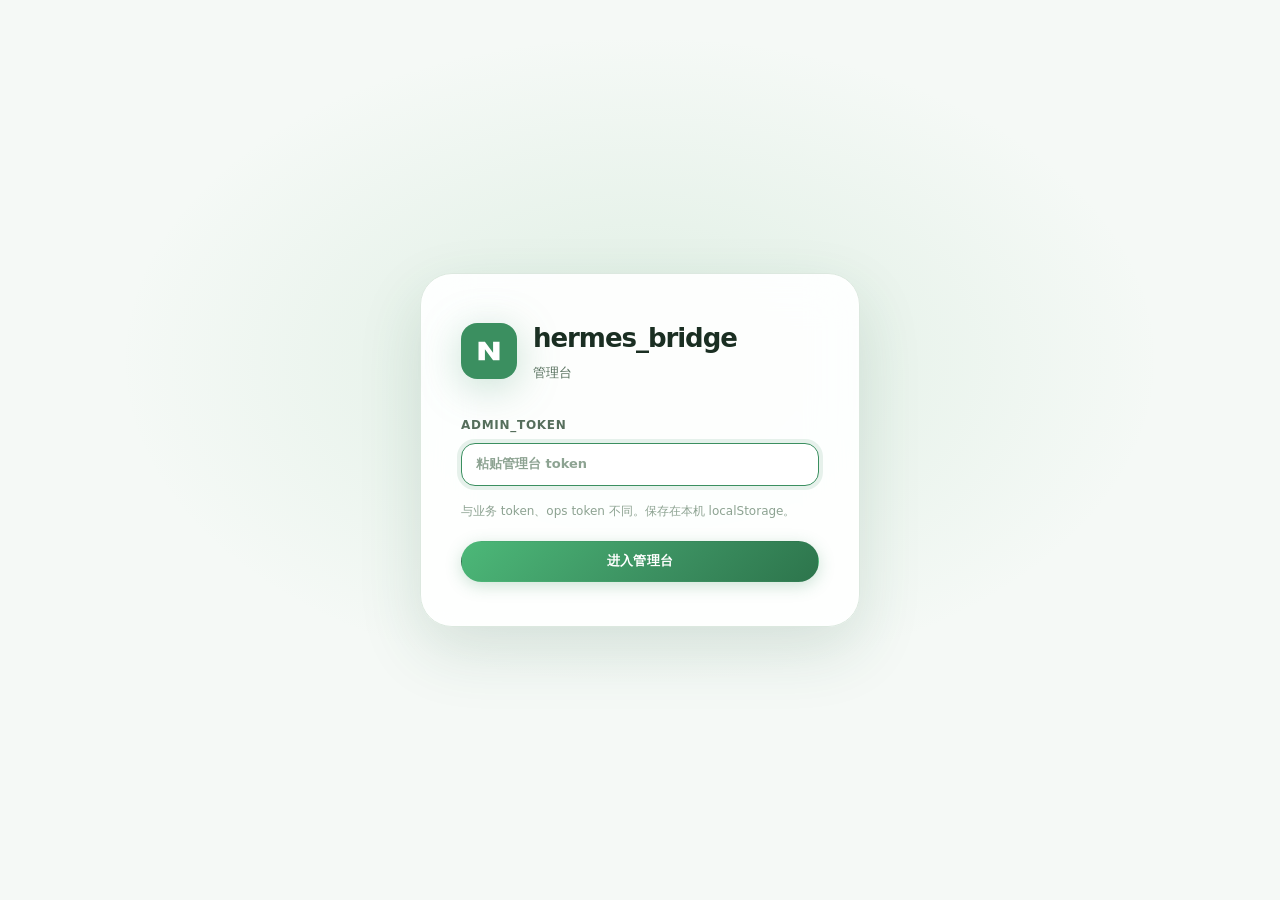
==== commit d46aece1: "📝 docs(hermes_bridge): 新增 DEPLOY.md 并清理死链与环境假设 部署主文档此前指向 t-doc/hermes-bridge-notes.md，而 t-doc 被 .git" ====
--- a/plugins/hermes_bridge/ui/index.html
+++ b/plugins/hermes_bridge/ui/index.html
@@ -16,7 +16,7 @@
         <svg class="logo-mark" viewBox="0 0 48 48" aria-hidden="true"><rect width="48" height="48" rx="14" fill="#3b8f60"/><path d="M15 32V16h5.5l7 9.5V16H33v16h-5.5l-7-9.5V32z" fill="#fff"/></svg>
         <div>
           <h1>hermes_bridge</h1>
-          <p>本机管理台 · 仅 127.0.0.1</p>
+          <p id="login-listen">管理台</p>
         </div>
       </div>
       <form id="login-form" class="login-form" autocomplete="off">
@@ -104,19 +104,19 @@
         <section id="panel-gate" class="panel" data-title="门闩" data-sub="触发策略 · 热更新">
           <p id="gate-preview" class="lead"></p>
           <form id="gate-form" class="form form-compact">
-            <label>点名 trigger_names（逗号）
-              <input id="f-triggers" spellcheck="false" />
+            <label><span class="field-label">trigger_names <span class="field-hint">点名触发词 · 逗号分隔</span></span>
+              <input id="f-triggers" spellcheck="false" placeholder="如：火, 小助手" />
             </label>
-            <label class="check"><input type="checkbox" id="f-pushall" /> 关闭门闩 group_push_all（群每条都推）</label>
-            <label>去抖秒数<input type="number" id="f-debounce" min="0" title="同一会话触发后 N 秒内的后续消息合并" /></label>
-            <label>冒泡 0~1<input type="number" id="f-bubble" min="0" max="1" step="0.01" title="未被 @ 时按概率冒泡" /></label>
-            <label>冒泡冷却分<input type="number" id="f-bubble-cd" min="0" /></label>
-            <label>上下文条数<input type="number" id="f-ctx" min="1" title="推给 Hermes 时携带的上下文消息上限" /></label>
-            <label>斗图第 N 条<input type="number" id="f-burst" min="0" title="窗口内第 N 条触发斗图（0=关闭）" /></label>
-            <label>斗图窗口秒<input type="number" id="f-burst-win" min="1" /></label>
-            <label>斗图冷却分<input type="number" id="f-burst-cd" min="0" /></label>
-            <label>文本上限字<input type="number" id="f-text" min="1" /></label>
-            <label>出站条/分<input type="number" id="f-rate" min="1" /></label>
+            <label class="check"><input type="checkbox" id="f-pushall" /> group_push_all（关闭门闩 · 群每条都推）</label>
+            <label><span class="field-label">debounce_seconds <span class="field-hint">去抖秒数</span></span><input type="number" id="f-debounce" min="0" title="同一会话触发后 N 秒内的后续消息合并" /></label>
+            <label><span class="field-label">bubble_rate <span class="field-hint">冒泡概率 0~1</span></span><input type="number" id="f-bubble" min="0" max="1" step="0.01" title="未被 @ 时按概率冒泡" /></label>
+            <label><span class="field-label">bubble_cooldown <span class="field-hint">冒泡冷却（分钟）</span></span><input type="number" id="f-bubble-cd" min="0" /></label>
+            <label><span class="field-label">max_context <span class="field-hint">上下文条数上限</span></span><input type="number" id="f-ctx" min="1" title="推给 Hermes 时携带的上下文消息上限" /></label>
+            <label><span class="field-label">emoji_burst_count <span class="field-hint">斗图触发阈值（0=关）</span></span><input type="number" id="f-burst" min="0" title="窗口内第 N 条触发斗图（0=关闭）" /></label>
+            <label><span class="field-label">emoji_burst_window <span class="field-hint">斗图窗口（秒）</span></span><input type="number" id="f-burst-win" min="1" /></label>
+            <label><span class="field-label">emoji_burst_cd <span class="field-hint">斗图冷却（分钟）</span></span><input type="number" id="f-burst-cd" min="0" /></label>
+            <label><span class="field-label">max_text_len <span class="field-hint">文本上限字数</span></span><input type="number" id="f-text" min="1" /></label>
+            <label><span class="field-label">send_rate <span class="field-hint">出站限流（条/分）</span></span><input type="number" id="f-rate" min="1" /></label>
             <div class="form-actions">
               <button type="submit" class="primary" id="btnGateSave">保存</button>
             </div>
@@ -131,8 +131,7 @@
             <button type="button" id="btnTraceRefresh" class="ghost">拉取</button>
             <button type="button" id="btnTraceClear" class="ghost">清空</button>
           </div>
-          <details class="help-box">
-            <summary>标记说明</summary>
+          <div class="help-box legend-always">
             <div class="legend-grid">
               <div><code class="k context_only">context_only</code><span>只记不推</span></div>
               <div><code class="k scheduled">scheduled</code><span>去抖中</span></div>
@@ -140,7 +139,7 @@
               <div><code class="k dropped">dropped</code><span>丢弃</span></div>
               <div><code class="k cancelled">cancelled</code><span>打断作废</span></div>
             </div>
-          </details>
+          </div>
           <div id="trace-list" class="trace-list"></div>
         </section>
 
@@ -154,17 +153,19 @@
           </div>
           <div id="hermes-alerts" class="alerts"></div>
           <div class="cards" id="hermes-cards"></div>
-          <div class="hermes-body">
-            <details class="fold" open>
-              <summary>工具注册 <span id="hermes-tools-count" class="muted"></span></summary>
+          <div class="hermes-tabs" role="tablist">
+            <button type="button" class="hermes-tab active" data-htab="tools" role="tab" aria-selected="true">工具注册 <span id="hermes-tools-count" class="muted"></span></button>
+            <button type="button" class="hermes-tab" data-htab="sessions" role="tab" aria-selected="false">Sessions <span id="hermes-sessions-count" class="muted"></span></button>
+            <button type="button" class="hermes-tab" data-htab="logs" role="tab" aria-selected="false">日志</button>
+          </div>
+          <div class="hermes-tab-body">
+            <div id="htab-tools" class="hermes-pane active" role="tabpanel">
               <div id="hermes-tools" class="list"></div>
-            </details>
-            <details class="fold">
-              <summary>Sessions <span id="hermes-sessions-count" class="muted"></span></summary>
+            </div>
+            <div id="htab-sessions" class="hermes-pane" role="tabpanel">
               <div id="hermes-sessions" class="list"></div>
-            </details>
-            <details class="fold">
-              <summary>日志</summary>
+            </div>
+            <div id="htab-logs" class="hermes-pane" role="tabpanel">
               <div class="log-toolbar">
                 <select id="hermes-log-file">
                   <option value="agent">agent.log</option>
@@ -177,7 +178,7 @@
                 <span id="hermes-log-info" class="log-info"></span>
               </div>
               <pre id="hermes-log" class="code-block">—</pre>
-            </details>
+            </div>
           </div>
         </section>
 
@@ -231,12 +232,12 @@
             <div class="split-detail">
               <div class="section-head"><h3>编辑</h3></div>
               <form id="profile-form" class="form">
-                <label>wxid<input id="pf-wxid" required spellcheck="false" /></label>
-                <label>display_name<input id="pf-name" /></label>
-                <label>personality<input id="pf-personality" /></label>
-                <label>preferences<input id="pf-prefs" placeholder="逗号分隔" /></label>
-                <label>notes<input id="pf-notes" /></label>
-                <label>aliases<input id="pf-aliases" placeholder="逗号分隔" /></label>
+                <label><span class="field-label">wxid <span class="field-hint">微信唯一标识</span></span><input id="pf-wxid" required spellcheck="false" /></label>
+                <label><span class="field-label">display_name <span class="field-hint">群内显示名</span></span><input id="pf-name" /></label>
+                <label><span class="field-label">personality <span class="field-hint">性格特征</span></span><input id="pf-personality" /></label>
+                <label><span class="field-label">preferences <span class="field-hint">偏好 · 逗号分隔</span></span><input id="pf-prefs" placeholder="如：技术, 游戏, 美食" /></label>
+                <label><span class="field-label">notes <span class="field-hint">备注</span></span><input id="pf-notes" /></label>
+                <label><span class="field-label">aliases <span class="field-hint">别名 · 逗号分隔</span></span><input id="pf-aliases" placeholder="其他称呼" /></label>
                 <div class="form-actions">
                   <button type="submit" class="primary">保存</button>
                   <button type="button" id="btnProfileDel" class="ghost danger">删除</button>
@@ -249,19 +250,19 @@
 
         <section id="panel-diagnose" class="panel" data-title="诊断" data-sub="媒体试发">
           <form id="diag-form" class="form">
-            <label>kind
+            <label><span class="field-label">kind <span class="field-hint">媒体类型</span></span>
               <select id="diag-kind">
-                <option value="image">image</option>
-                <option value="video">video</option>
-                <option value="emoji">emoji</option>
+                <option value="image">image 图片</option>
+                <option value="video">video 视频</option>
+                <option value="emoji">emoji 表情</option>
               </select>
             </label>
-            <label>chat_id
-              <input id="diag-chat" list="diag-chats" required spellcheck="false" />
+            <label><span class="field-label">chat_id <span class="field-hint">目标会话</span></span>
+              <input id="diag-chat" list="diag-chats" required spellcheck="false" placeholder="wxid 或 xxx@chatroom" />
               <datalist id="diag-chats"></datalist>
             </label>
-            <label>url<input id="diag-url" placeholder="https://…" spellcheck="false" /></label>
-            <label>emoji md5<input id="diag-md5" spellcheck="false" /></label>
+            <label><span class="field-label">url <span class="field-hint">媒体链接</span></span><input id="diag-url" placeholder="https://…" spellcheck="false" /></label>
+            <label><span class="field-label">emoji md5 <span class="field-hint">表情指纹</span></span><input id="diag-md5" spellcheck="false" placeholder="32 位 hex" /></label>
             <div class="form-actions">
               <button type="submit" class="primary">试发</button>
             </div>
--- a/plugins/hermes_bridge/ui/style.css
+++ b/plugins/hermes_bridge/ui/style.css
@@ -308,6 +308,18 @@
   border-color: var(--line);
   box-shadow: var(--shadow-sm);
   font-weight: 700;
+  position: relative;
+}
+.nav button.active::before {
+  content: "";
+  position: absolute;
+  left: -14px;
+  top: 50%;
+  transform: translateY(-50%);
+  width: 3px;
+  height: 20px;
+  border-radius: 0 3px 3px 0;
+  background: var(--grad);
 }
 .nav-ico { width: 1.3em; text-align: center; font-size: 14px; opacity: .85; }
 .sidebar-foot { padding-top: 12px; border-top: 1px solid var(--line); display: flex; flex-direction: column; gap: 6px; }
@@ -352,7 +364,7 @@
   scroll-behavior: smooth;
 }
 .panel { display: none; }
-.panel.active { display: block; animation: panelIn .32s cubic-bezier(.4,0,.2,1); }
+.panel.active { display: block; animation: panelIn .38s cubic-bezier(.22,1,.36,1); }
 .panel.panel-fill.active {
   display: flex;
   flex-direction: column;
@@ -360,7 +372,7 @@
   min-height: 0;
 }
 @keyframes panelIn {
-  from { opacity: 0; transform: translateY(10px); }
+  from { opacity: 0; transform: translateY(12px) scale(.995); }
   to { opacity: 1; transform: none; }
 }
 
@@ -375,11 +387,19 @@
 .lead, .gate-line { margin: 0 0 18px; padding: 16px 20px; color: var(--dim); font-size: 13px; line-height: 1.6; }
 .section-head {
   display: flex;
-  align-items: baseline;
+  align-items: center;
   gap: 12px;
-  margin: 28px 0 14px;
-}
-.section-head h3 { margin: 0; font-size: 14px; font-weight: 700; letter-spacing: -0.01em; color: var(--text); }
+  margin: 32px 0 16px;
+  padding-left: 14px;
+  border-left: 3px solid var(--accent);
+}
+.section-head h3 {
+  margin: 0;
+  font-size: 15px;
+  font-weight: 800;
+  letter-spacing: -0.02em;
+  color: var(--text);
+}
 
 /* Cards grid — prevent overflow */
 .cards {
@@ -394,10 +414,10 @@
   border-radius: var(--r);
   padding: 14px 16px;
   min-width: 0;
-  transition: transform .2s ease, box-shadow .2s ease, border-color .2s ease;
+  transition: transform .25s cubic-bezier(.22,1,.36,1), box-shadow .25s cubic-bezier(.22,1,.36,1), border-color .2s ease;
 }
 .card:hover {
-  transform: translateY(-2px);
+  transform: translateY(-3px) scale(1.008);
   box-shadow: var(--shadow-md);
   border-color: var(--line-glow);
 }
@@ -473,6 +493,23 @@
   font-weight: 700;
   text-transform: uppercase;
   letter-spacing: 0.05em;
+  transition: color .2s ease;
+}
+.form label:focus-within {
+  color: var(--accent-dark);
+}
+.field-label {
+  display: flex;
+  align-items: baseline;
+  gap: 6px;
+  flex-wrap: wrap;
+}
+.field-hint {
+  font-size: 10px;
+  font-weight: 500;
+  color: var(--faint);
+  text-transform: none;
+  letter-spacing: 0;
 }
 .form label.check {
   flex-direction: row;
@@ -574,12 +611,27 @@
 .mono { font-family: var(--mono); }
 .empty {
   text-align: center;
-  padding: 48px 24px;
+  padding: 56px 24px;
   color: var(--faint);
   border: 1px dashed var(--line2);
   border-radius: var(--r);
-  background: rgba(255, 255, 255, 0.4);
-  font-size: 13px;
+  background:
+    radial-gradient(circle at 50% 40%, rgba(59, 143, 96, 0.04), transparent 70%),
+    rgba(255, 255, 255, 0.5);
+  font-size: 13px;
+  letter-spacing: 0.01em;
+  position: relative;
+  overflow: hidden;
+}
+.empty::before {
+  content: "";
+  display: block;
+  width: 48px;
+  height: 48px;
+  margin: 0 auto 16px;
+  border-radius: 50%;
+  background: var(--accent-soft2);
+  border: 1px solid var(--accent-soft);
 }
 
 .pill {
@@ -615,6 +667,36 @@
 
 .help-box { padding: 14px 18px; margin-bottom: 18px; }
 .help-box summary { cursor: pointer; font-weight: 700; font-size: 13px; }
+/* 常驻图例：去掉 details/summary 折叠交互，改为紧凑横排标签条 */
+.legend-always {
+  padding: 10px 16px;
+  margin-bottom: 14px;
+  display: flex;
+  align-items: center;
+  gap: 12px;
+  flex-wrap: wrap;
+}
+.legend-always .legend-grid {
+  margin-top: 0;
+  display: flex;
+  flex-wrap: wrap;
+  gap: 8px 14px;
+  grid-template-columns: unset;
+}
+.legend-always .legend-grid > div {
+  display: inline-flex;
+  align-items: center;
+  gap: 5px;
+  white-space: nowrap;
+}
+.legend-always .legend-grid code {
+  font-size: 11px;
+  padding: 1px 6px;
+}
+.legend-always .legend-grid span {
+  font-size: 11px;
+  color: var(--faint);
+}
 .legend-grid {
   display: grid;
   grid-template-columns: repeat(auto-fill, minmax(200px, 1fr));
@@ -647,6 +729,57 @@
   flex-direction: column;
   gap: 0;
 }
+
+/* ---- Hermes Tabs ---- */
+.hermes-tabs {
+  display: flex;
+  gap: 4px;
+  padding: 4px;
+  background: var(--bg2);
+  border: 1px solid var(--line);
+  border-radius: var(--r);
+  margin-bottom: 16px;
+  overflow-x: auto;
+}
+.hermes-tab {
+  flex: 1;
+  min-width: 0;
+  padding: 10px 16px;
+  border-radius: calc(var(--r) - 4px);
+  background: transparent;
+  border: 1px solid transparent;
+  color: var(--dim);
+  font-size: 13px;
+  font-weight: 600;
+  white-space: nowrap;
+  transition: all .2s ease;
+}
+.hermes-tab:hover {
+  color: var(--text);
+  background: rgba(255, 255, 255, 0.5);
+}
+.hermes-tab.active {
+  background: #fff;
+  color: var(--accent-dark);
+  border-color: var(--line);
+  box-shadow: var(--shadow-sm);
+  font-weight: 700;
+}
+.hermes-tab .muted {
+  margin-left: 6px;
+  font-size: 11px;
+  font-weight: 600;
+}
+.hermes-tab-body {
+  min-height: 200px;
+}
+.hermes-pane {
+  display: none;
+  animation: panelIn .28s cubic-bezier(.22,1,.36,1);
+}
+.hermes-pane.active {
+  display: block;
+}
 .trace-item {
   display: grid;
   grid-template-columns: 100px 1fr;
@@ -657,18 +790,23 @@
   border-left-width: 4px;
   border-radius: var(--rs);
   min-width: 0;
-  transition: border-color .15s ease;
+  transition: border-color .15s ease, box-shadow .15s ease, transform .15s ease;
+}
+.trace-item:hover {
+  border-color: var(--line-glow);
+  box-shadow: var(--shadow-sm);
+  transform: translateX(2px);
 }
 .trace-item > div:last-child {
   min-width: 0;
   overflow-wrap: anywhere;
   word-break: break-word;
 }
-.trace-item.pushed { border-left-color: var(--ok); }
-.trace-item.dropped { border-left-color: var(--bad); }
+.trace-item.pushed { border-left-color: var(--ok); background: linear-gradient(90deg, rgba(45, 138, 82, 0.04), transparent 60%); }
+.trace-item.dropped { border-left-color: var(--bad); background: linear-gradient(90deg, rgba(196, 86, 74, 0.04), transparent 60%); }
 .trace-item.context_only { border-left-color: var(--faint); }
-.trace-item.scheduled { border-left-color: var(--warn); }
-.trace-item.cancelled { border-left-color: var(--accent); }
+.trace-item.scheduled { border-left-color: var(--warn); background: linear-gradient(90deg, rgba(196, 136, 40, 0.04), transparent 60%); }
+.trace-item.cancelled { border-left-color: var(--accent); background: linear-gradient(90deg, rgba(59, 143, 96, 0.04), transparent 60%); }
 
 /* ---- Log viewer (terminal style) ---- */
 .code-block {
@@ -784,12 +922,12 @@
   font-size: 13px;
   font-weight: 500;
   backdrop-filter: blur(12px);
-  animation: toastIn .28s cubic-bezier(.4,0,.2,1);
+  animation: toastIn .36s cubic-bezier(.22,1,.36,1);
 }
 .toast.err { color: var(--bad-text); border-color: rgba(196, 86, 74, 0.24); background: rgba(255, 246, 244, 0.96); }
 .toast.warn { color: var(--warn); background: rgba(255, 249, 239, 0.96); }
 @keyframes toastIn {
-  from { opacity: 0; transform: translateY(12px) scale(.96); }
+  from { opacity: 0; transform: translateY(16px) scale(.94); }
   to { opacity: 1; transform: none; }
 }
 
